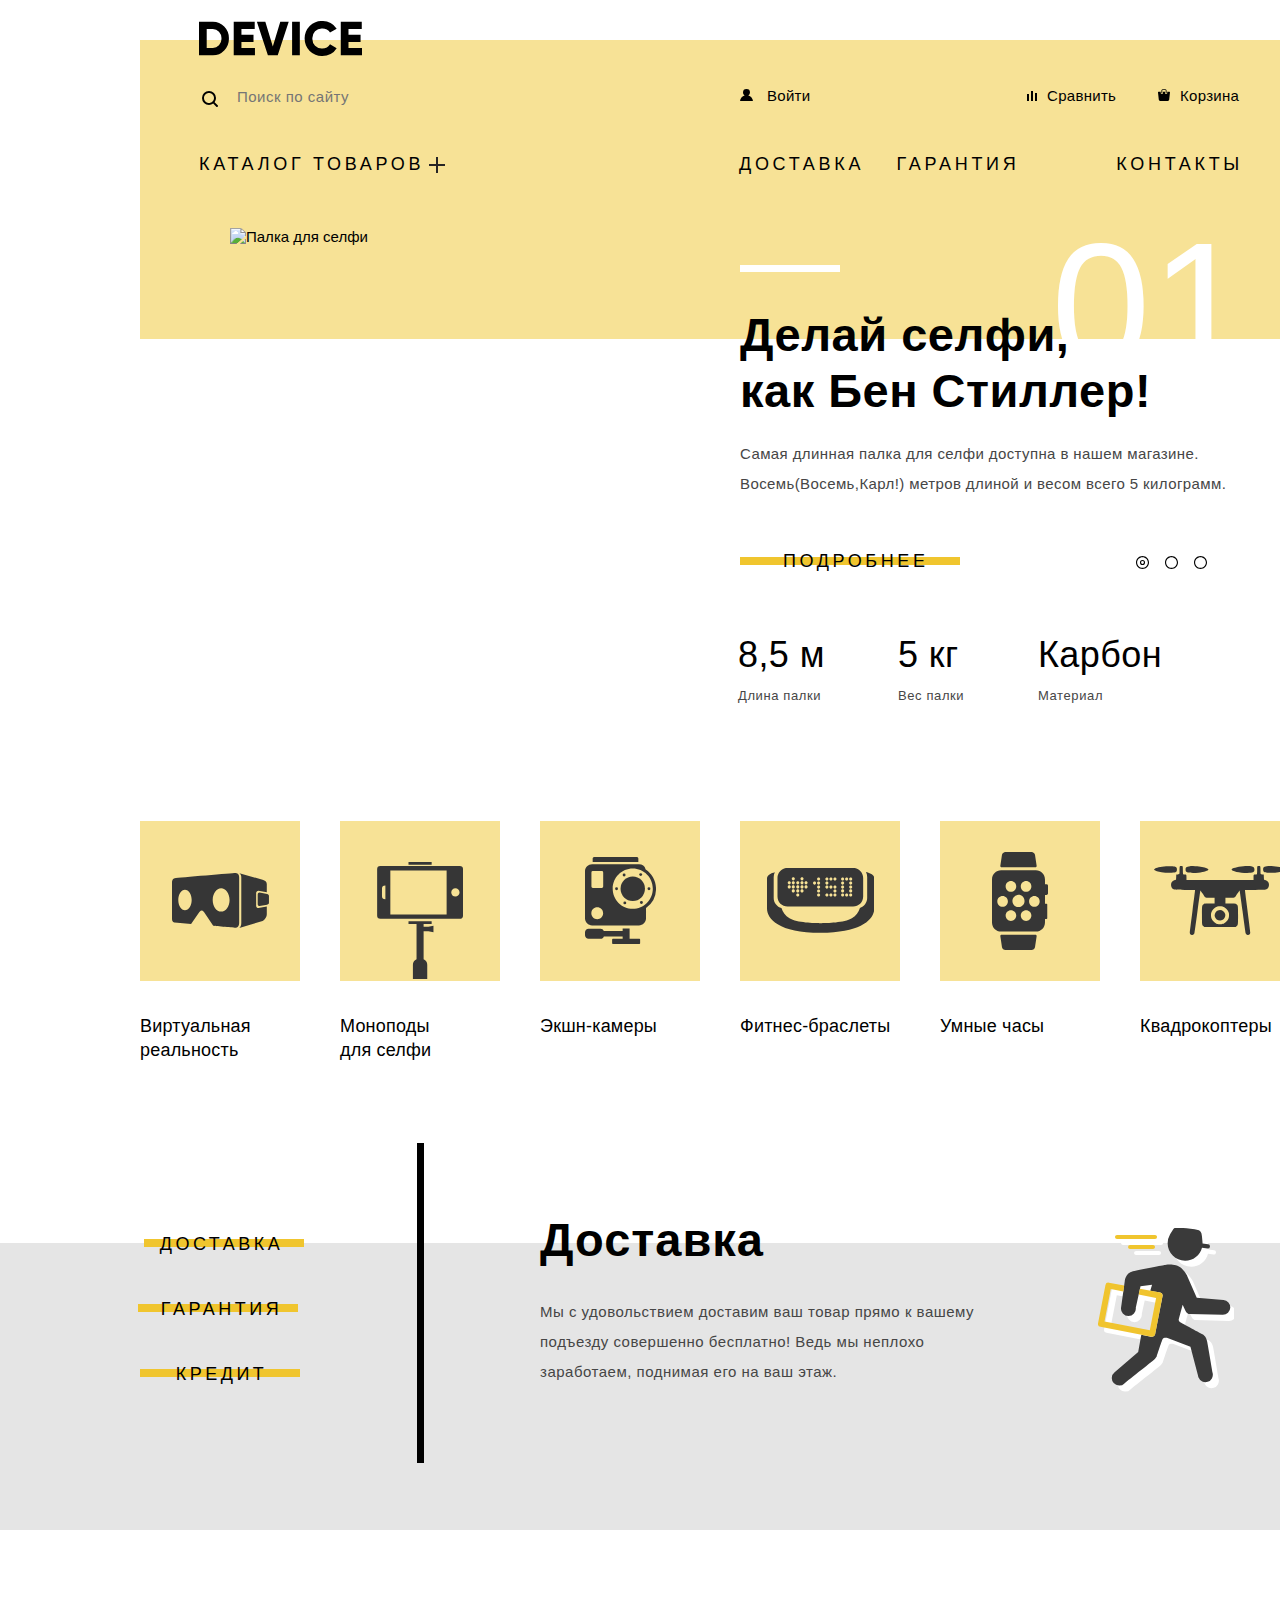
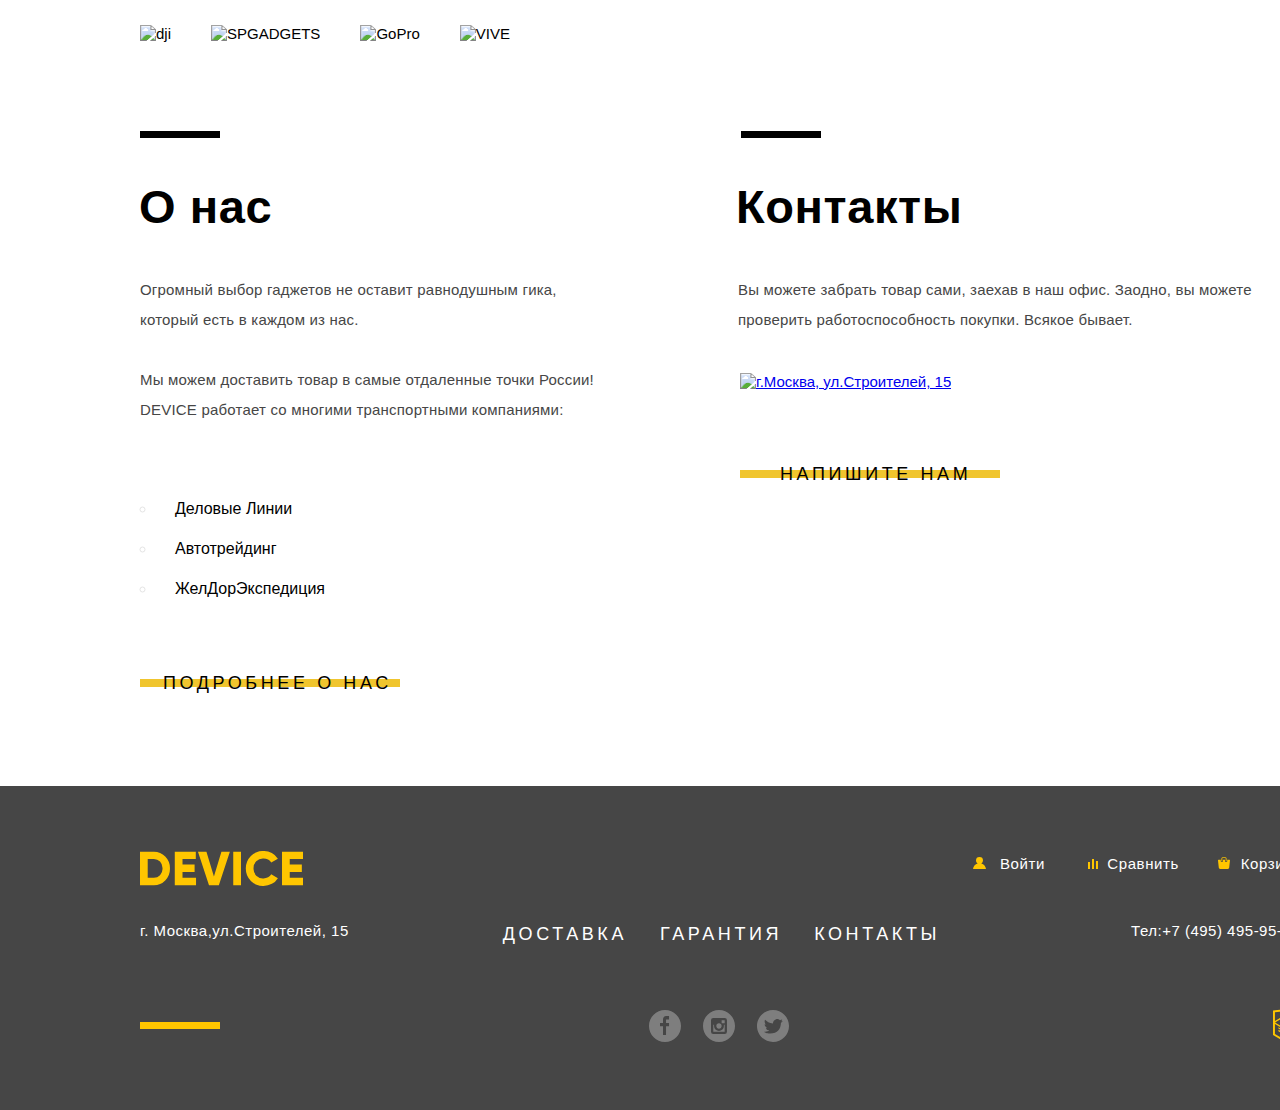
==== index.html @ ee2656e0 "Завершено приведение к базовым требованиям" ====
<!DOCTYPE html>
<html lang="ru">
<head>
  <meta charset="UTF-8">
  <title>HTML Academy: Девайс - Главная страница</title>
  <link href="css/normalize.css" rel="stylesheet">
  <link href="css/style.css" rel="stylesheet">
</head>
<body>
  <div class="body-container">
    <header class="header">
      <nav class="header-navigation">
        <a class="header-logo">
          <img src="img/logo-header.svg" alt="Логотип интернет-магазина Device">
        </a>
        <div class="header-menu-container">
          <form class="search-form" action="https://echo.htmlacademy.ru/" method="post">
            <div class="search-form-input-container">
              <input class="search-form-input" type="search" name="search" id="search-field" placeholder="Поиск по сайту">
              <button class="search-form-button" type="submit" name="search-submit">
                <span>Найти</span>
              </button>
            </div>
          </form>
          <ul class="user-navigation">
            <li class="header-login-link header-button">
              <a href="#"><svg xmlns="http://www.w3.org/2000/svg" width="13" height="12" viewBox="0 0 13 12"><path d="M.032 12h12.937c-.163-2.643-2.074-4.837-4.671-5.543a3.47 3.47 0 0 0 1.687-2.972 3.485 3.485 0 0 0-6.97 0c0 1.264.68 2.361 1.688 2.972C2.106 7.163.194 9.357.032 12z"/></svg> <span>Войти</span></a>
            </li>
          </ul>
          <a class="compare-button header-button" href="#">
            <span>Сравнить</span>
          </a>
          <a class="basket-button header-button" href="#">
            <span>Корзина</span>
          </a>
        </div>
        <ul class="services-navigation-header">
          <li class="goods-menu">
            <a href="#">Каталог товаров</a>
            <div class="goods-menu-items-container">
              <ul>
                <li><a href="#">Виртуальная реальность</a></li>
                <li><a href="catalog.html">Моноподы для селфи</a></li>
                <li><a href="#">Экшн-камеры</a></li>
              </ul>
              <ul>
                <li><a href="#">Фитнес-браслеты</a></li>
                <li><a href="#">Умные часы</a></li>
              </ul>
              <ul>
                <li><a href="#">Квадрокоптеры</a></li>
              </ul>
            </div>
          </li>
          <li class="goods-menu"><a href="#">Доставка</a></li>
          <li class="goods-menu"><a href="#">Гарантия</a></li>
          <li class="goods-menu"><a href="#">Контакты</a></li>
        </ul>
      </nav>
    </header>

    <main class="main-content">
      <h1 class="visually-hidden">Основной контент</h1>
      <section class="goods-slider">
        <h2 class="visually-hidden">Рекомендуемые товары</h2>
        <div class="slide current-slide">
          <div class="slider-image-container">
            <img class="slider-image" src="img/slider-1.png" alt="Палка для селфи">
          </div>
          <span class="slider-number">01</span>
          <div class="slider-text-container">
            <b class="slider-header">Делай селфи,<br> как Бен Стиллер!</b>
            <p class="slider-text">
              Самая длинная палка для селфи доступна в нашем магазине. Восемь(Восемь,Карл!) метров длиной и весом всего 5 килограмм.
            </p>
            <a class="moreinfo-button slider-moreinfo-button" href="#">Подробнее</a>
            <div class="slider-table-container">
              <div class="slider-table">
                <div class="slider-table-item">
                  <span class="slider-table-header">Длина палки</span>
                  <span class="slider-table-info-text">8,5 м</span>
                </div>
                <div class="slider-table-item">
                  <span class="slider-table-header">Вес палки</span>
                  <span class="slider-table-info-text">5 кг</span>
                </div>
                <div class="slider-table-item">
                  <span class="slider-table-header">Материал</span>
                  <span class="slider-table-info-text">Карбон</span>
                </div>
              </div>
            </div>
          </div>
        </div>
        <div class="slide">
          <div class="slider-image-container second-slide-image">
            <img id="slider-image" src="img/slider-2.png" alt="Фитнес-браслеты">
          </div>
          <span class="slider-number">02</span>
          <div class="slider-text-container">
            <b class="slider-header">Худеем <br> правильно!</b>
            <p class="slider-text second-slide-text">
              Мотивирующие фитнес-браслеты помогут найти в себе силы <br> не пропускать занятия и соблюдать диету.
            </p>
            <a class="moreinfo-button slider-moreinfo-button" href="#">Подробнее</a>
            <div class="slider-table-container">
              <div class="slider-table">
                <div class="slider-table-item">
                  <span class="slider-table-header">Без подзарядки</span>
                  <span class="slider-table-info-text second-slide-table-info-text">
                    48 часов
                  </span>
                 </div>
              </div>
            </div>
          </div>
        </div>
        <div class="slide">
          <div class="slider-image-container third-slide-image">
            <img class="slider-image" src="img/slider-3.png" alt="Квадрокоптер">
          </div>
          <span class="slider-number">03</span>
          <div class="slider-text-container">
            <b class="slider-header">Порхает как бабочка, жалит как пчела!</b>
            <p class="slider-text">
              Этот обычный, на первый взгляд, квадрокоптер оснащен <br> мощным лазером, замаскированный под стандартную камеру.
            </p>
            <a class="moreinfo-button slider-moreinfo-button" href="#">Подробнее</a>
            <div class="slider-table-container">
              <div class="slider-table">
                <div class="slider-table-item">
                  <span class="slider-table-header">Дальность полета</span>
                  <span class="slider-table-info-text">800 м</span>
                </div>
                <div class="slider-table-item">
                  <span class="slider-table-header">Радиус поражения</span>
                  <span class="slider-table-info-text">50 м</span>
                </div>
              </div>
            </div>
          </div>
        </div>
        <div class="slider-move-container">
          <ul class="slider-move-buttons">
            <li>
              <button type="button" name="slider-move-button-1" id="slider-move-button-1">
                <svg xmlns="http://www.w3.org/2000/svg" width="13" height="13" viewBox="0 0 23 23"><path d="M11.5 2c5.238 0 9.5 4.262 9.5 9.5S16.738 21 11.5 21 2 16.738 2 11.5 6.262 2 11.5 2m0-2C5.149 0 0 5.149 0 11.5 0 17.852 5.149 23 11.5 23 17.852 23 23 17.852 23 11.5 23 5.149 17.852 0 11.5 0z"/><path d="M11.5 9.004a2.5 2.5 0 0 1 2.496 2.496 2.5 2.5 0 0 1-2.496 2.496A2.5 2.5 0 0 1 9.004 11.5 2.5 2.5 0 0 1 11.5 9.004m0-2a4.496 4.496 0 1 0 0 8.992 4.496 4.496 0 0 0 0-8.992z"/></svg>
              </button>
            </li>
            <li>
              <button type="button" name="slider-move-button-2" id="slider-move-button-2">
                <svg xmlns="http://www.w3.org/2000/svg" width="13" height="13" viewBox="0 0 23 23"><path d="M11.5 2c5.238 0 9.5 4.262 9.5 9.5S16.738 21 11.5 21 2 16.738 2 11.5 6.262 2 11.5 2m0-2C5.149 0 0 5.149 0 11.5 0 17.852 5.149 23 11.5 23 17.852 23 23 17.852 23 11.5 23 5.149 17.852 0 11.5 0z"/></svg>
              </button>
           </li>
            <li>
              <button type="button" name="slider-move-button-3" id="slider-move-button-3">
                <svg xmlns="http://www.w3.org/2000/svg" width="13" height="13" viewBox="0 0 23 23"><path d="M11.5 2c5.238 0 9.5 4.262 9.5 9.5S16.738 21 11.5 21 2 16.738 2 11.5 6.262 2 11.5 2m0-2C5.149 0 0 5.149 0 11.5 0 17.852 5.149 23 11.5 23 17.852 23 23 17.852 23 11.5 23 5.149 17.852 0 11.5 0z"/></svg>
              </button>
            </li>
          </ul>
        </div>
      </section>
      <section class="popular">
        <h2 class="visually-hidden">Популярные товары</h2>
        <ul class="popular-item-list">
          <li class="popular-item-container">
            <a href="#" class="popular-item-image">Виртуальная реальность</a>
          </li>
          <li class="popular-item-container"> 
            <a href="#" class="popular-item-image">Моноподы <br> для селфи</a>
          </li>
          <li class="popular-item-container">
            <a href="#" class="popular-item-image">Экшн-камеры</a>
          </li>
          <li class="popular-item-container">
            <a href="#" class="popular-item-image">Фитнес-браслеты</a>
          </li>
          <li class="popular-item-container">
            <a href="#" class="popular-item-image">Умные часы</a>
          </li>
          <li class="popular-item-container">
            <a href="#" class="popular-item-image">Квадрокоптеры</a>
          </li>
        </ul>
      </section>
      <section class="services">
        <h2 class="visually-hidden">Предоставляемый сервис</h2>
        <div class="services-slider-buttons">
          <ul>
            <li>
              <button class="services-slider-button-1" type="button" name="services-slider-button-delivery">Доставка</button>
            </li>
            <li>
              <button class="services-slider-button-2" type="button" name="services-slider-button-warranty">Гарантия</button>
            </li>
            <li>
              <button class="services-slider-button-3" type="button" name="services-slider-button-credit">Кредит</button>
            </li>
         </ul>
        </div>
        <div class="services-slider-text">
          <h2>Доставка</h2>
          <p>
            Мы с удовольствием доставим ваш товар прямо к вашему подъезду совершенно бесплатно!
            Ведь мы неплохо заработаем, поднимая его на ваш этаж.
          </p>
        </div>
      <!--<div class="services-slider-text">
          <h2>Гарантия</h2>
          <p>
            Если из-за возгорания купленного у нас товара у вас сгорит дом - не переживайте,
            мы выдадим вам новый. Товар, не дом, конечно же.
          </p>
        </div>
        <div class="services-slider-text">
          <h2>Кредит</h2>
          <p>
            Залезть в долговую яму стало проще! Кредитные консультанты подберут для вас наиболее выгодные условия кредита.
            Выгодные для нашего банка, разумеется.
          </p>
        </div>-->
      </section>
      <section class="logotypes">
        <h2 class="visually-hidden">Наши партнеры</h2>
        <ul class="logotypes-list">
          <li><img src="img/logo-1.png" alt="dji" width="260" height="100"></li>
          <li><img src="img/logo-2.png" alt="SPGADGETS" width="260" height="100"></li>
          <li><img src="img/logo-3.png" alt="GoPro" width="260" height="100"></li>
          <li><img src="img/logo-4.png" alt="VIVE" width="260" height="100"></li>
        </ul>
      </section>
      <div class="about-us-container">
        <section class="about-us">
          <h2>О нас</h2>
          <p class="about-us-text">Огромный выбор гаджетов не оставит равнодушным гика, который есть в каждом из нас.</p>
          <p class="about-us-text">Мы можем доставить товар в самые отдаленные точки России! DEVICE работает со многими транспортными компаниями:</p>
          <ul class="about-us-list">
            <li><span>Деловые Линии</span></li>
            <li><span>Автотрейдинг</span></li>
            <li><span>ЖелДорЭкспедиция</span></li>
          </ul>
          <a href="#" class="moreinfo-button about-us-button">Подробнее о нас</a>
        </section>
        <section class="contacts">
          <h2>Контакты</h2>
          <p>Вы можете забрать товар сами, заехав в наш офис. Заодно, вы можете проверить работоспособность покупки. Всякое бывает.</p>
          <div class="map-container">
            <a href="https://www.google.ru/maps/place/%D1%83%D0%BB.+%D0%A1%D1%82%D1%80%D0%BE%D0%B8%D1%82%D0%B5%D0%BB%D0%B5%D0%B9,+15,+%D0%9C%D0%BE%D1%81%D0%BA%D0%B2%D0%B0,+119311/@55.6879714,37.5284807,17z/data=!4m5!3m4!1s0x46b54cf65f5c8955:0x694710ccd55501e!8m2!3d55.687031!4d37.529618">
              <img src="img/map.png" alt="г.Москва, ул.Строителей, 15" class="map-image">
            </a>
          </div>
          <a href="#" class="moreinfo-button contacts-button">Напишите нам</a>
        </section>
      </div>
    </main>

    <footer class="footer">
      <nav class="footer-navigation"> 
        <a class="footer-logo">
          <svg xmlns="http://www.w3.org/2000/svg" width="163.281" height="34.938" viewBox="0 0 163.281 34.938">
          <defs>
              <style>
                .cls-1 {
                  fill-rule: evenodd;
                }
              </style>
            </defs>
            <path id="logo" class="cls-1" d="M199.58,21.911v33.6h13.532a15.723,15.723,0,0,0,11.72-4.824,16.464,16.464,0,0,0,4.712-11.976,16.465,16.465,0,0,0-4.712-11.976,15.723,15.723,0,0,0-11.72-4.824H199.58Zm7.733,26.208V29.3h5.8a8.648,8.648,0,0,1,6.5,2.568,9.412,9.412,0,0,1,2.489,6.84,9.41,9.41,0,0,1-2.489,6.84,8.646,8.646,0,0,1-6.5,2.568h-5.8Zm34.8-5.952h12.082v-7.3H242.109V29.3H255.4V21.911H234.376v33.6h21.265V48.119H242.109V42.167Zm36.343,13.344,11.019-33.6h-8.458l-7.491,24.72-7.491-24.72h-8.457l11.019,33.6h9.859Zm14.4,0h7.733v-33.6h-7.733v33.6Zm38.615-1.416a15.514,15.514,0,0,0,6.041-5.688l-6.67-3.84a7.488,7.488,0,0,1-3.165,3.024,9.874,9.874,0,0,1-4.664,1.1,9.594,9.594,0,0,1-7.177-2.736,9.907,9.907,0,0,1-2.682-7.248,9.908,9.908,0,0,1,2.682-7.248,9.594,9.594,0,0,1,7.177-2.736,9.914,9.914,0,0,1,4.64,1.08,7.6,7.6,0,0,1,3.189,3.048l6.67-3.84a15.881,15.881,0,0,0-6.09-5.688,17.419,17.419,0,0,0-8.409-2.088,17.12,17.12,0,0,0-17.592,17.472A17.12,17.12,0,0,0,323.01,56.183,17.519,17.519,0,0,0,331.468,54.095Zm17.881-11.928h12.082v-7.3H349.349V29.3h13.29V21.911H341.617v33.6h21.264V48.119H349.349V42.167Z" transform="translate(-199.594 -21.25)"/>
          </svg>
        </a>
        <div class="footer-navigation-container">
          <ul class="footer-user-navigation">
            <li class="footer-login-link footer-button">
              <a href="#">
                <svg xmlns="http://www.w3.org/2000/svg" width="13" height="12" viewBox="0 0 13 12"><path d="M.032 12h12.937c-.163-2.643-2.074-4.837-4.671-5.543a3.47 3.47 0 0 0 1.687-2.972 3.485 3.485 0 0 0-6.97 0c0 1.264.68 2.361 1.688 2.972C2.106 7.163.194 9.357.032 12z"/></svg>
               Войти
             </a>
            </li>
          </ul>
          <a href="#" class="footer-compare-button footer-button">
            <svg xmlns="http://www.w3.org/2000/svg" width="10" height="10" viewBox="0 0 10 10"><path d="M8 2h1.984v8H8zM0 3h1.984v7H0zM4 0h2v10H4z"/></svg>
            Сравнить
          </a>
          <a href="#" class="footer-basket-button footer-button">
            <svg xmlns="http://www.w3.org/2000/svg" width="12" height="12" viewBox="0 0 12 12"><path d="M11.864 3.017a.429.429 0 0 0-.327-.154H9.225V4.09c0 .563-.484 1.022-1.08 1.022-.594 0-1.078-.458-1.078-1.022V2.863H4.909V4.09c0 .563-.485 1.022-1.08 1.022-.595 0-1.078-.458-1.078-1.022V2.863H.438a.43.43 0 0 0-.327.154.472.472 0 0 0-.108.358l.776 7.134c.015.806.642 1.455 1.411 1.455h7.595c.77 0 1.396-.649 1.411-1.455l.776-7.134a.476.476 0 0 0-.108-.358z"/><path d="M3.829 4.499c.239 0 .433-.184.433-.409V1.84c0-.632.672-1.022 1.295-1.022h1.079c.655 0 1.078.401 1.078 1.022v2.25c0 .225.194.409.431.409.239 0 .433-.184.433-.409V1.84C8.577.773 7.761 0 6.636 0H5.557c-1.19 0-2.159.826-2.159 1.84v2.25c0 .225.194.409.431.409z"/></svg>
            Корзина
          </a>
        </div>
        <div class="footer-contacts-and-services-container">
          <p>г. Москва,ул.Строителей, 15</p>
          <ul class="services-navigation-footer">
            <li><a href="#">Доставка</a></li>
            <li><a href="#">Гарантия</a></li>
            <li><a href="#">Контакты</a></li>
          </ul>
          <p>Тел:+7 (495) 495-95-95</p>
        </div>
        <div class="footer-social-container">
          <ul class="footer-social">
            <li>
              <a class="social-button" href="#">
                <img src="img/fb.svg" alt="" width="32" height="32">
              </a>
            </li>
            <li>
              <a class="social-button" href="#">
                <img src="img/instagram.svg" alt="" width="32" height="32">
              </a>
            </li>
            <li>
              <a class="social-button" href="#">
                <img src="img/twitter.svg" alt="" width="32" height="32">
              </a>
            </li>
          </ul>
          <a class="academy-logo" href="https://htmlacademy.ru/intensive/htmlcss">
            <img src="img/logo-html.svg" alt="Логотип HTML Academy" width="27" height="35">
          </a>
        </div>
      </nav>
    </footer>
    <section class="write-us-popup">
      <h2 class="visually-hidden">Напишите нам</h2>
      <div class="write-us-popup-container">
        <button class="write-us-popup-close" type="button" name="write-us-popup-close"> Закрыть
        </button>
        <form class="write-us-form" action="https://echo.htmlacademy.ru/" method="post">
          <div class="write-us-input-container">
            <div>
              <label for="your-name">Ваше имя:</label>
              <input type="text" name="your-name" id="your-name" placeholder="Имя Фамилия">
            </div>
            <div>
              <label for="your-email">Ваш e-mail:</label>
              <input type="email" name="your-email" id="your-email" placeholder="email@example.com">
            </div>
          </div>
          <label for="letter-text">Текст письма:</label>
          <textarea name="letter-text" id="letter-text" cols="30" rows="10" placeholder="В свободной форме"></textarea>
          <button class="moreinfo-button write-us-form-button" type="submit" name="submit-letter" id="submit-letter-button">
            Отправить
          </button>
        </form>
      </div>
    </section>
  </div>
</body>
</html>
---- css/style.css ----
﻿@font-face {
  font-family: 'GilroyExtraBold';
  src: url("../fonts/gilroyextrabold.woff2") format("woff2");
  src: url("../fonts/gilroyextrabold.woff") format("woff");
  font-weight: bold;
  font-style: normal;
}

@font-face {
  font-family: 'GilroyLight';
  src: url("../fonts/gilroylight.woff2") format("woff2");
  src: url("../fonts/gilroylight.woff") format("woff");
  font-weight: bold;
  font-style: normal;
}

@font-face {
  font-family: 'OpenSans';
  src: url("../fonts/opensans.woff2") format("woff2"),
  src: url("../fonts/opensans.woff") format("woff");
  font-weight: bold;
  font-style: normal;
}

@font-face {
  font-family: 'OpenSansLight';
  src: url("../fonts/opensanslight.woff2") format("woff2"),
  src: url("../fonts/opensanslight.woff") format("woff");
  font-weight: bold;
  font-style: normal;
}

.visually-hidden:not(:focus):not(:active),
input[type="checkbox"].visually-hidden,
input[type="radio"].visually-hidden {
  position: absolute;

  width: 1px;
  height: 1px;
  margin: -1px;
  border: 0;
  padding: 0;

  white-space: nowrap;

  -webkit-clip-path: inset(100%);

          clip-path: inset(100%);
  clip: rect(0 0 0 0);
  overflow: hidden;
}

body {
  margin: 0;
  padding: 0;

  font-family: "OpenSans", "Arial", sans-serif;
  font-size: 15px;
}

img {
  max-width: 100%;
  height: auto;
}

.body-container {
  width: 1440px;

  margin-left: auto;
  margin-right: auto;

  position: relative;
}

/*Header*/

.header ul {
  list-style: none;
}

.header a {
  text-decoration: none;
  color: #000000;
}

.header {
  width: 1160px;

  margin-top: 40px;
  margin-left: 140px;
  
  background-color: #f7e296;
}

.header-logo {
  position: relative;

  top: -19px;
  left: 59px;
}

.header-button,
.header-button a {
  line-height: 30px;
}

.header-logo:hover,
.header-button:hover span {
  opacity: 0.5;
}

.header-logo:active,
.header-button:active {
  opacity: 0.2;
}

.header-menu-container {
  display: -webkit-box;
  display: -ms-flexbox;
  display: flex;
  -webkit-box-pack: justify;
      -ms-flex-pack: justify;
          justify-content: space-between;
  -ms-flex-wrap: wrap;
      flex-wrap: wrap;

  line-height: 30px;
  
  padding-left: 30px;
}

.header-button {
  -ms-flex-preferred-size: 100px;
      flex-basis: 100px;
  letter-spacing: 0.3px;
}

.user-navigation {
  display: -webkit-box;
  display: -ms-flexbox;
  display: flex;
  -webkit-box-pack: center;
      -ms-flex-pack: center;
          justify-content: center;
  margin: 0;
  padding-left: 115px;
  margin-top: 3px;

  -webkit-box-flex: 1;

      -ms-flex-positive: 1;

          flex-grow: 1;
}

.header-login-link svg {
  margin-right: 10px;
}

.header-login-link span {
  margin-right: 5px;
}

.search-form {
  font-size: 0;

  position: relative;
}

.search-form::before {
  content: "";

  position: absolute;
  left: 32px;
  top: 13px;

  width: 16px;
  height: 18px;

  background: url("../img/search.svg") no-repeat 0 0;

  z-index: 1;
}

.search-form-input-container {
  position: relative;

  min-width: 450px;

  margin-top: -5px;
  margin-left: 27px;
  margin-right: -230px;
}

.search-form-input {
  height: 50px;
  width: 360px;

  padding: 0 0 0 40px;

  font-size: 15px;
  line-height: 50px;
  letter-spacing: 0.5px;
  vertical-align: top;

  background-color: #f7e296;

  border: none;
  border-bottom: 2px solid transparent;

  outline: 0;
}

.search-form-input:focus {
  border-bottom-color: #000000;
}

.search-input::placeholder {
  color: #000000;

  opacity: 0.3;
}

.search-form-input:hover::placeholder {
  opacity: 0.6;
}

.search-form-input:focus::placeholder {
  opacity: 1;
}

.search-form-button {
  display: none;

  height: 50px;

  padding: 0 20px;

  font-size: 15px;
  line-height: 1;
  vertical-align: middle;

  background-color: transparent;

  border: 2px solid #000000;
}

.search-form-button:active,
.search-form-button:hover,
.search-form-input:focus~.search-form-button {
  display: inline-block;

  vertical-align: middle;
}

.search-form-button:hover {
  color: #ffffff;
  background-color: #000000;
}

.search-form-button:active span {
  opacity: 0.3;
}

.compare-button {
  position: relative;

  margin-top: 3px;
  margin-right: 33px;
}

.compare-button::before {
  content: "";

  position: absolute;
  left: -20px;
  top: 10px;

  width: 16px;
  height: 18px;

  background: url("../img/compare.svg") no-repeat 0 0;
}

.basket-button {
  position: relative;

  margin-top: 3px;
  margin-right: 20px;
}

.basket-button::before {
  content: "";

  position: absolute;
  left: -22px;
  top: 8px;

  width: 16px;
  height: 18px;

  background: url("../img/cart.svg") no-repeat 0 0;
}

.services-navigation-header {
  display: -webkit-box;
  display: -ms-flexbox;
  display: flex;

  font-family: "GilroyExtraBold", "Arial", sans-serif;
  font-size: 18px;
  line-height: 24px;
  letter-spacing: 3.7px;
  text-transform: uppercase;

  margin: 0;
  padding: 0;
  padding-top: 29px;
}

.goods-menu a:hover,
.goods-menu:first-child:hover::before {
  opacity: 0.5;
}

.goods-menu a:active,
.goods-menu:first-child:active::before {
  opacity: 0.2;
}

.goods-menu .goods-menu-items-container {
  font-family: "OpenSansLight", "Arial", sans-serif;
  font-size: 15px;
  line-height: 36px;
  letter-spacing: 0.4px;
  text-transform: none;
}

.goods-menu:first-child {
  -ms-flex-preferred-size: 250px;
      flex-basis: 250px;

  margin-right: 290px;
  margin-left: 59px;

  position: relative;
}

.goods-menu:first-child::before {
  content: "";

  position: absolute;
  left: 230px;
  top: 5px;

  width: 16px;
  height: 18px;

  background: url("../img/plus.svg") no-repeat 0 0;
}

.goods-menu:first-child::after {
  content: "";

  width: 1160px;
  height: 163px;

  top: 24px;
  left: -59px;

  position: absolute;
  
  background-color: #f7e296;

  display: none;
}

.goods-menu:first-child:hover .goods-menu-items-container {
  display: -webkit-box;
  display: -ms-flexbox;
  display: flex;
}

.goods-menu:first-child:hover::after {
  display: block;
  z-index: 1;
}

.goods-menu:nth-child(2) {
  -ms-flex-preferred-size: 120px;
      flex-basis: 120px;
  -webkit-box-flex: 0.65;
      -ms-flex-positive: 0.65;
          flex-grow: 0.65;
}

.goods-menu:nth-child(3) {
  -ms-flex-preferred-size: 110px;
      flex-basis: 110px;
  -webkit-box-flex: 1.9;
      -ms-flex-positive: 1.9;
          flex-grow: 1.9;
}

.goods-menu:last-child {
  -ms-flex-preferred-size: 120;
      flex-basis: 120;
  margin-right: 57px;
}

.goods-menu ul {
  margin: 0;
  padding: 0;
}

.goods-menu-items-container {
  display: none;

  position: absolute;

  padding-top: 21px;

  z-index: 10;
}

.goods-menu ul:first-of-type {
  display: -webkit-box;
  display: -ms-flexbox;
  display: flex;
  -webkit-box-orient: vertical;
  -webkit-box-direction: normal;
      -ms-flex-direction: column;
          flex-direction: column;

  min-width: 200px;

  margin-right: 40px;
}

.goods-menu ul:nth-of-type(2) {
  display: -webkit-box;
  display: -ms-flexbox;
  display: flex;
  -webkit-box-orient: vertical;
  -webkit-box-direction: normal;
      -ms-flex-direction: column;
          flex-direction: column;
  min-width: 130px;

  margin-right: 70px;
}

.goods-menu ul:nth-of-type(3) {
  display: -webkit-box;
  display: -ms-flexbox;
  display: flex;
  -webkit-box-orient: vertical;
  -webkit-box-direction: normal;
      -ms-flex-direction: column;
          flex-direction: column;
}

/*main*/

/*slider*/

.main-content {
  width: 1160px;

  display: block;

  margin-left: 140px;

  position: relative;
}

.main-content::before {
  content: "";

  width: 1160px;
  height: 163px;

  position: absolute;
  
  background-color: #f7e296;

  z-index: -1;
}

.main-content ul {
  list-style: none;
}

.goods-slider {
  position: relative;

  margin-bottom: 113px;
}

.goods-slider::before {
  content: "";

  width: 100px;
  height: 7px;

  position: absolute;
  top: 89px;
  left: 600px;
  
  background-color: #ffffff;
}

.slide {
  display: -webkit-box;
  display: -ms-flexbox;
  display: none;

  padding-top: 50px;
}

.current-slide {
  display: flex;
}

.slider-header {
  font-family: "GilroyExtraBold", "Arial", sans-serif;
  font-size: 47px;
  line-height: 56px;
  letter-spacing: 0.5px;

  width: 530px;
}

.slider-number {
  font-family: "GilroyExtraBold", "Arial", sans-serif;
  font-size: 179px;
  line-height: 179px;
  color: white;

  position: absolute;
  top: 40px;
  right: 50px;
}

.slider-text {
  font-family: "OpenSansLight", "Arial", sans-serif;
  font-size: 15px;
  line-height: 30px;
  color: #464646;
  letter-spacing: 0.4px;

  margin-top: 20px;

  width: 490px;
}

.second-slide-text {
  letter-spacing: 0.2px;
}

.slider-image-container {
  min-width: 500px;
  height: 500px;

  margin-top: 2px;
  margin-left: 90px;
}

.second-slide-image img {
  margin-left: 25px;
  margin-top: 12px;
}

.third-slide-image {
  margin-right: -1px;
}

.third-slide-image img {
  margin-top: 65px;
  margin-left: -60px;

  min-width: 526px;
  height: 334px;
}

.slider-text-container {
  display: -webkit-box;
  display: -ms-flexbox;
  display: flex;
  -webkit-box-orient: vertical;
  -webkit-box-direction: normal;
      -ms-flex-direction: column;
          flex-direction: column;

  margin-top: 81px;
  margin-left: 10px;

  z-index: 1;
}

.slider-text-container a {
  margin-top: 35px;
  margin-left: 43px;
}

.moreinfo-button {
  font-family: "GilroyExtraBold", "Arial", sans-serif;
  font-size: 18px;
  line-height: 24px;
  text-decoration: none;
  text-transform: uppercase;
  color: #000000;
  letter-spacing: 3.6px;

  border: none;

  background-color: rgba(0, 0, 0, 0);

  position: relative;

  z-index: 1;
}

.slider-moreinfo-button {
  position: relative;

  width: 150px;
}

.slider-moreinfo-button::before {
  content: "";

  position: absolute;

  width: 220px;
  height: 8px;

  top: 8px;
  left: -43px;

  background-color: #f0c52e;
  
  z-index: -1;
}

.moreinfo-button:hover {
  cursor: pointer;
}

.moreinfo-button:hover::before {
  height: 40px;

  top: -8px;
}

.moreinfo-button:active {
  color: #be9c22;
}

.slider-table-header {
  font-family: "OpenSansLight", "Arial", sans-serif;
  font-size: 13px;
  line-height: 20px;
  color: #464646;
  letter-spacing: 0.6px;
  text-align: left;

  width: 155px;

  margin-top: 7px;
}

.slider-table-info-text {
  font-family: "GilroyLight", "Arial", sans-serif;
  font-size: 36px;
  line-height: 48px;
  letter-spacing: 0.4px;
  text-align: left;

  width: 155px;

  margin-top: 1px;
}

.second-slide-table-info-text {
  width: 200px;

  margin-bottom: 1px;
}

.slider-table {
  display: -webkit-box;
  display: -ms-flexbox;
  display: flex;

  margin-top: 56px;
  margin-left: -3px;
}

.slider-table-item {
  display: -webkit-box;
  display: -ms-flexbox;
  display: flex;
  -webkit-box-orient: vertical;
  -webkit-box-direction: reverse;
      -ms-flex-direction: column-reverse;
          flex-direction: column-reverse;
}

.slider-table-item:nth-of-type(1) {
  margin-left: 1px;
}

.slider-table-item:nth-of-type(2) {
  text-align: left;

  width: 140px;

  margin-top: 1px;
  margin-left: 5px;
}

.slider-move-container {
  position: absolute;

  top: 360px;
  right: 120px;

  z-index: 100;
}

.slider-move-buttons {
  display: -webkit-box;
  display: -ms-flexbox;
  display: flex;

  width: 50px;
  height: 20px;
}

.slider-move-buttons li {
  margin-right: 4px;
  margin-top: 4px;
}

.slider-move-buttons button {
  background-color: rgba(0, 0, 0, 0);

  border: none;
}

.slider-move-buttons button:hover {
  cursor: pointer;
}

/*popular*/

.popular-item-container a {
  font-family: "GilroyExtraBold", "Arial", sans-serif;
  font-size: 18px;
  line-height: 24px;
  text-decoration: none;
  color: #000000;
  letter-spacing: 0.2px;
}

.popular {
  display: -webkit-box;
  display: -ms-flexbox;
  display: flex;
  -webkit-box-pack: start;
      -ms-flex-pack: start;
          justify-content: flex-start;
  -ms-flex-wrap: wrap;
      flex-wrap: wrap;

  margin-top: 51px;
}

.popular-item-list {
  list-style: none;

  display: -webkit-box;

  display: -ms-flexbox;

  display: flex;
  -ms-flex-wrap: wrap;
      flex-wrap: wrap;
  -webkit-box-pack: start;
      -ms-flex-pack: start;
          justify-content: flex-start;

  margin: 0;
  padding: 0;

  min-width: 1160px;
}

.popular-item-image {
  position: relative;
}

.popular-item-container {
  display: -webkit-box;
  display: -ms-flexbox;
  display: flex;
  -webkit-box-orient: vertical;
  -webkit-box-direction: normal;
      -ms-flex-direction: column;
          flex-direction: column;
  -ms-flex-wrap: wrap;
      flex-wrap: wrap;

  margin-top: 173px;
  margin-bottom: 50px;
  margin-right: 40px;

  -ms-flex-preferred-size: 160px;

      flex-basis: 160px;
}

.popular-item-container:nth-of-type(6n) {
  margin-right: 0;
}

.popular-item-container:nth-of-type(1) .popular-item-image::before {
  content: "";

  position: absolute;
  top: -193px;

  width: 160px;
  height: 160px;

  background: #f7e296 url("../img/popular-1.svg") no-repeat 50% 50%;
}

.popular-item-container:nth-of-type(2) .popular-item-image::before {
  content: "";

  position: absolute;
  top: -193px;

  width: 160px;
  height: 160px;

  background: #f7e296 url("../img/popular-2.svg") no-repeat 50% 95%;
}

.popular-item-container:nth-of-type(3) .popular-item-image::before {
  content: "";

  position: absolute;
  top: -193px;

  width: 160px;
  height: 160px;

  background: #f7e296 url("../img/popular-3.svg") no-repeat 50% 50%;
}

.popular-item-container:nth-of-type(4) .popular-item-image::before {
  content: "";

  position: absolute;
  top: -193px;

  width: 160px;
  height: 160px;

  background: #f7e296 url("../img/popular-4.svg") no-repeat 50% 50%;
}

.popular-item-container:nth-of-type(5) .popular-item-image::before {
  content: "";

  position: absolute;
  top: -193px;

  width: 160px;
  height: 160px;

  background: #f7e296 url("../img/popular-5.svg") no-repeat 50% 50%;
}

.popular-item-container:nth-of-type(6) .popular-item-image::before {
  content: "";

  position: absolute;
  top: -193px;

  width: 160px;
  height: 160px;

  background: #f7e296 url("../img/popular-6.svg") no-repeat 50% 50%;
}

.popular-item-container .popular-item-image:hover::before {
  background-color: #f0c52e;
}

.popular-item-container:active {
  opacity: 0.3;
}

.popular-item-container div:first-of-type {
  margin-bottom: 25px;
}

/*Services slider*/

.services-slider-buttons button {
  font-family: "GilroyExtraBold", "Arial", sans-serif;
  font-size: 18px;
  line-height: 24px;
  text-transform: uppercase;
  letter-spacing: 3.5px;

  border: none;
  outline: none;

  background-color: rgba(0, 0, 0, 0);

  position: relative;

  margin-top: 4px;
}

.services-slider-buttons button::before {
  content: "";

  position: absolute;

  width: 160px;
  height: 8px;

  top: 8px;

  background-color: #f0c52e;
  
  z-index: -1;
}

.services-slider-buttons .services-slider-button-1::before {
  left: -10px;
}

.services-slider-buttons .services-slider-button-2::before {
  left: -17px;
}

.services-slider-buttons .services-slider-button-3::before {
  left: -30px;
}

.services-slider-buttons button:hover::before {
  height: 40px;

  top: -8px;
}

.services-slider-buttons button:active {
  color: #f7e184;
}

.services-slider-buttons button:active::before {
  width: 280px;
  height: 40px;

  top: -8px;

  background-color: #000000;
}

.services {
  display: -webkit-box;
  display: -ms-flexbox;
  display: flex;

  margin-top: 65px;
  margin-bottom: 150px;

  position: relative;
}

.services::before {
  content: "";

  position: absolute;
  top: -34px;
  left: 277px;

  width: 7px;
  height: 320px;

  background-color: #000000;
}

.services::after {
  content: "";

  position: absolute;
  top: 51px;
  right: 62px;

  width: 140px;
  height: 170px;

  background: url("../img/delivery.svg") no-repeat 0 0;
}

.services-slider-buttons::before {
  content: "";

  position: absolute;
  top: 66px;
  left: -140px;

  width: 1440px;
  height: 287px;

  background-color: #e5e5e5;

  z-index: -1;
}

.services-slider-buttons ul {
  display: -webkit-box;
  display: -ms-flexbox;
  display: flex;
  -webkit-box-orient: vertical;
  -webkit-box-direction: normal;
      -ms-flex-direction: column;
          flex-direction: column;

  margin: 0;
  padding: 0;

  width: 160px;
}

.services-slider-buttons li {
  margin-top: 50px;
  margin-left: 3px;
  text-align: center;
}

.services-slider-buttons li:nth-of-type(2) {
  margin-top: 35px;
  text-align: center;
}

.services-slider-buttons li:nth-of-type(3) {
  margin-top: 35px;
  text-align: center;
}

.services-slider-text {
  display: -webkit-box;
  display: -ms-flexbox;
  display: flex;
  -webkit-box-orient: vertical;
  -webkit-box-direction: normal;
      -ms-flex-direction: column;
          flex-direction: column;
}

.services-slider-text h2 {
  font-family: "GilroyExtraBold", "Arial", sans-serif;
  font-size: 47px;
  line-height: 48px;
  letter-spacing: 1px;

  margin-left: 240px;
}

.services-slider-text p {
  font-family: "OpenSansLight", "Arial", sans-serif;
  font-size: 15px;
  line-height: 30px;
  color: #464646;
  letter-spacing: 0.5px;

  margin-left: 240px;
  margin-right: 320px;
  margin-top: -6px;

  width: 450px;
}

/*Logotypes*/

.logotypes {
  display: -webkit-box;
  display: -ms-flexbox;
  display: flex;
  
  margin-top: 223px;

  margin-bottom: 102px;
}

.logotypes-list {
  display: -webkit-box;
  display: -ms-flexbox;
  display: flex;
  -webkit-box-pack: start;
      -ms-flex-pack: start;
          justify-content: flex-start;
  -ms-flex-wrap: wrap;
      flex-wrap: wrap;

  margin: 0;
  padding: 0;
}

.logotypes-list li {
  position: relative;
}

.logotypes-list li:first-of-type::before {
  content: "";

  display: none;

  position: absolute;

  width: 260px;
  height: 100px;

  top: 0;
  left: 0;

  background: url("../img/logo-1-colored.png") no-repeat 0 0;
}

.logotypes-list li:nth-of-type(2)::before {
  content: "";

  display: none;

  position: absolute;

  width: 260px;
  height: 100px;

  top: 0;
  left: 0;

  background: url("../img/logo-2-colored.png") no-repeat 0 0;
}

.logotypes-list li:nth-of-type(3)::before {
  content: "";

  display: none;

  position: absolute;

  width: 260px;
  height: 100px;

  top: 0;
  left: 0;

  background: url("../img/logo-3-colored.png") no-repeat 0 0;
}

.logotypes-list li:nth-of-type(4)::before {
  content: "";

  display: none;

  position: absolute;

  width: 260px;
  height: 100px;

  top: 0;
  left: 0;

  background: url("../img/logo-4-colored.png") no-repeat 0 0;
}

.logotypes-list li:hover::before {
  display: block;
}

.logotypes-list li {
  margin-right: 40px;
}

.logotypes-list li:nth-child(4n) {
  margin-right: 0px;
}

/*About us*/

.about-us-container {
  display: -webkit-box;
  display: -ms-flexbox;
  display: flex;

  margin-bottom: 91px;
}

.about-us-container h2 {
  font-family: "GilroyExtraBold", "Arial", sans-serif;
  font-size: 47px;
  line-height: 48px;
  letter-spacing: 0.6px;
  margin-left: -1px;
}

.about-us-container p {
  font-family: "OpenSansLight", "Arial", sans-serif;
  font-size: 15px;
  line-height: 30px;
  color: #464646;
  letter-spacing: 0.2px;
}

.about-us-list {
  margin: 0;
  padding: 0;
  margin-top: 64px;
  margin-left: 16px;
}

.about-us-list li {
  padding-left: 19px;

  list-style: circle;

  color: #e5e5e5;
}

.about-us-list span {
  font-family: "GilroyExtraBold", "Arial", sans-serif;
  font-size: 16px;
  line-height: 40px;
  color: #000000;
}

.about-us,
.contacts {
  display: -webkit-box;
  display: -ms-flexbox;
  display: flex;
  -webkit-box-orient: vertical;
  -webkit-box-direction: normal;
      -ms-flex-direction: column;
          flex-direction: column;

  position: relative;
}

.about-us {
  margin-right: 137px;
}

.about-us::before {
  content: "";

  width: 80px;
  height: 7px;

  position: absolute;
  top: -13px;

  background-color: #000000;
}

.contacts::before {
  content: "";

  width: 80px;
  height: 7px;

  position: absolute;
  top: -13px;
  left: 4px;

  background-color: #000000;
}

.about-us p,
.contacts p {
  margin: 0;
  padding: 0;

  margin-top: 5px;
}

.contacts p {
  margin-left: 1px;
  margin-bottom: 38px;

  width: 550px;
}

.about-us p:first-of-type {
  width: 460px;
  margin-bottom: 25px;
}

.about-us p:nth-of-type(2) {
  width: 460px;
}

.contacts .map-container {
  margin-left: 3px;
}

.about-us-button {
  display: inline-block;
  margin-top: 62px;
  margin-left: 23px;

  width: 230px;

  position: relative;
}

.about-us-button::before {
  content: "";

  position: absolute;

  width: 260px;
  height: 8px;

  top: 8px;
  left: -23px;

  background-color: #f0c52e;
  
  z-index: -1;
}

.contacts-button {
  display: inline-block;
  margin-top: 72px;
  margin-left: 43px;

  width: 210px;
}

.contacts-button::before {
  content: "";

  position: absolute;

  width: 260px;
  height: 8px;

  top: 8px;
  left: -40px;

  background-color: #f0c52e;
  
  z-index: -1;
}

/*Footer*/

.footer {
  width: 1440px;

  background-color: #464646;

  padding-bottom: 50px;

  position: relative;
}

.footer ul {
  list-style: none;
}

.footer-button a,
.footer-button {
  text-decoration: none;
  font-family: "OpenSansLight", "Arial", sans-serif;
  font-size: 15px;
  line-height: 36px;
  color: #ffffff;
  letter-spacing: 0.6px;
}

.footer-logo:hover,
.footer-button:hover {
  opacity: 0.5;
}

.footer-logo:active,
.footer-button:active {
  opacity: 0.2;
}

.footer-navigation {
  padding-top: 45px;
  padding-left: 140px;

  position: relative;
}

.footer-logo {
  position: absolute;
  top: 65px;
  fill: #ffc600;
}

.footer::before {
  content: "";

  position: absolute;
  left: 140px;
  bottom: 81px;

  width: 80px;
  height: 7px;

  background-color: #ffc600;
}

.footer-navigation-container {
  display: -webkit-box;
  display: -ms-flexbox;
  display: flex;

  -webkit-box-align: center;

      -ms-flex-align: center;

          align-items: center;
  -webkit-box-pack: end;
      -ms-flex-pack: end;
          justify-content: flex-end;
}

.footer-login-link,
.footer-navigation-container a {
  
  margin: 0;
  padding: 0;
}

.footer-login-link {
  margin-right: 43px;
}

.footer-login-link svg {
  margin-right: 9px;

  fill: #ffc600;
}

.footer-login-link span {
  margin-right: 5px;
}

.footer-compare-button,
.footer-basket-button {
  position: relative;
}

.footer-compare-button {
  width: 130px;

  fill: #ffc600;
}

.footer-compare-button svg {
  margin-right: 4.5px;
}

.footer-basket-button {
  width: 222px;

  fill: #ffc600;
}

.footer-basket-button svg {
  margin-right: 6px;
}

.services-navigation-footer a {
  font-family: "GilroyExtraBold", "Arial", sans-serif;
  font-size: 18px;
  line-height: 24px;
  text-decoration: none;
  text-transform: uppercase;
  color: #ffffff;
  letter-spacing: 3.6px;
}

.services-navigation-footer a:hover {
  opacity: 0.5;
}

.services-navigation-footer a:active {
  opacity: 0.2;
}

.footer-contacts-and-services-container {
  display: -webkit-box;
  display: -ms-flexbox;
  display: flex;
  -webkit-box-align: center;
      -ms-flex-align: center;
          align-items: center;

  margin-right: 140px;
}

.footer-contacts-and-services-container p {
  font-family: "OpenSansLight", "Arial", sans-serif;
  font-size: 15px;
  line-height: 30px;
  color: #ffffff;
  letter-spacing: 0.5px;

  margin-top: 19px;
}

.footer-contacts-and-services-container p:first-of-type {
  margin-right: 103px;
}

.services-navigation-footer {
  display: -webkit-box;
  display: -ms-flexbox;
  display: flex;
  -webkit-box-pack: center;
      -ms-flex-pack: center;
          justify-content: center;

  margin-top: 25px;

  -webkit-box-flex: 1;

      -ms-flex-positive: 1;

          flex-grow: 1;
}

.services-navigation-footer li {
  margin-right: 33px;
}

.services-navigation-footer li:nth-of-type(1) {
  margin-left: -3px;
}

.services-navigation-footer li:nth-of-type(3) {
  margin-right: 177px;
  margin-left: -1px;
}

.footer-social-container {
  display: -webkit-box;
  display: -ms-flexbox;
  display: flex;
  -webkit-box-align: center;
      -ms-flex-align: center;
          align-items: center;
  -webkit-box-pack: end;
      -ms-flex-pack: end;
          justify-content: flex-end;

  margin-top: 34px;
  margin-right: 140px;
}

.footer-social {
  display: -webkit-box;
  display: -ms-flexbox;
  display: flex;
  -webkit-box-pack: center;
      -ms-flex-pack: center;
          justify-content: center;

  margin-right: 462px;
}

.footer-social li {
  margin-right: 22px;

  opacity: 0.3;
}

.footer-social li:hover {
  opacity: 1;
}

.footer-social li:active {
  opacity: 0.1;
}

.academy-logo {
  bottom: 0px;
  right: 140px;
}

.academy-logo img:hover {
  opacity: 0.5;
}

.academy-logo img:active {
  opacity: 0.2;
}

.write-us-popup {
  display: none;

  position: absolute;

  width: 960px;
  height: 555px;

  top: 0;
  bottom: 0;
  left: 0;
  right: 0;

  margin: auto;

  -webkit-box-shadow: 0px 5px 20px 5px #d5d5d5;

          box-shadow: 0px 5px 20px 5px #d5d5d5;

  background-color: #ffffff;
}

.write-us-popup-container {
  position: relative;
}

.write-us-popup-close {
  position: absolute;

  top: -80px;
  right: 20px;

  width: 55px;
  height: 55px;

  font-size: 0px;

  background-color: transparent;
  background: url("../img/modal-close.svg") no-repeat 0 0;

  border: 0;

  opacity: 0.5;

  cursor: pointer;
}

.write-us-popup-close:hover {
  opacity: 1;
}

.write-us-form {
  display: -webkit-box;
  display: -ms-flexbox;
  display: flex;
  -webkit-box-orient: vertical;
  -webkit-box-direction: normal;
      -ms-flex-direction: column;
          flex-direction: column;

  width: 765px;
  height: 380px;

  margin-left: auto;
  margin-right: auto;
  margin-top: 100px;
}

.write-us-input-container div {
  display: -webkit-box;
  display: -ms-flexbox;
  display: flex;
  -webkit-box-orient: vertical;
  -webkit-box-direction: normal;
      -ms-flex-direction: column;
          flex-direction: column;

  margin-bottom: 40px;
}

.write-us-input-container div:first-of-type {
  margin-right: 39px;
}

.write-us-input-container {
  display: -webkit-box;
  display: -ms-flexbox;
  display: flex;
}

.write-us-form input,
.write-us-form textarea {
  font-family: "OpenSans", "Arial", sans-serif;
  font-size: 14px;
  line-height: 18px;
}

.write-us-form textarea {
  width: 760px;
  min-height: 145px;

  margin-bottom: 50px;

  background-color: #f2f2f2;

  border: none;

  resize: none;

  text-indent: 20px;
  padding-top: 15px;
}

.write-us-form textarea::-webkit-textarea-placeholder,
.write-us-form input::-webkit-input-placeholder {
  opacity: 0.3;
}

.write-us-form textarea::-moz-placeholder,
.write-us-form input::-moz-placeholder {
  opacity: 0.3;
}

.write-us-form textarea:-ms-textarea-placeholder,
.write-us-form input:-ms-input-placeholder {
  opacity: 0.3;
}

.write-us-form button {
  width: 130px;

  margin-left: 30px;
}

.write-us-form-button::before {
  content: "";

  position: absolute;

  width: 200px;
  height: 8px;

  top: 8px;
  left: -30px;

  background-color: #f0c52e;

  z-index: -1;
}

.write-us-form label {
  font-family: "GilroyExtraBold", "Arial", sans-serif;
  font-size: 18px;
  line-height: 24px;
  font-weight: bold;

  margin-bottom: 5px;
}

.write-us-input-container input {
  width: 360px;
  height: 50px;

  background-color: #f2f2f2;

  border: none;
}

.write-us-input-container input {
  text-indent: 20px;
}

/*!!!!!!!!!!!!!!!! CONTENT PAGE !!!!!!!!!!!!!!!!!!!!*/

/*Header*/

.catalog-header {
  margin-left: 130px;
}

.catalog-header span {
  letter-spacing: 0.5px;
}

.catalog-header span:last-of-type {
  padding-left: 8px;
}

.catalog-header:hover span:last-of-type {
  opacity: 0.5;
}

.catalog-header:active span:last-of-type {
  opacity: 0.2;
}

/*Main. Site navigation*/

.site-navigation h1 {
  font-family: "GilroyExtraBold", "Arial", sans-serif;
  font-size: 47px;
  line-height: 56px;
  letter-spacing: 0.5px;

  padding-left: 60px;
}

.site-navigation {
  margin-left: 140px;
}

.site-navigation p {
  padding-left: 45px;

  margin-top: -11px;
}

.site-navigation a {
  font-family: "OpenSansLight", "Arial", sans-serif;
  font-size: 14px;
  line-height: 24px;
  text-decoration: none;
  color: #000000;
  opacity: 0.3;

  padding-right: 11px;
  padding-left: 15px;
}

.site-navigation a:hover {
  opacity: 1;
}

.site-navigation a:active {
  opacity: 0.1;
}

.catalog-main-content {
  margin-top: 83px;
  padding-bottom: 29px;

  display: block;

  position: relative;
}

.site-navigation::before {
  content: "";

  width: 1160px;
  height: 52px;

  top: -85px;

  position: absolute;
  
  background-color: #f7e296;

  z-index: -1;
}

/*Filter*/

.filter {
  display: -webkit-box;
  display: -ms-flexbox;
  display: flex;
  -webkit-box-orient: vertical;
  -webkit-box-direction: normal;
      -ms-flex-direction: column;
          flex-direction: column;

  margin-top: -10px;
  margin-bottom: -29px;
  padding-left: 199px;
  padding-top: 10px;
  padding-right: 70px;

  min-width: 200px;

  background-color: #eeeeee;
}

.filter::before {
  content: "";

  width: 468px;
  height: 70px;

  top: -10px;
  left: 0px;

  position: absolute;
  
  background-color: #dcdcdc;

  z-index: 1;
}

.catalog-main-content-container {
  display: -webkit-box;
  display: -ms-flexbox;
  display: flex;

  margin-top: 55px;

  position: relative;
}

.catalog-main-content-container::before {
  content: "";

  width: 200px;
  height: 2px;

  top: 129px;
  left: 200px;

  position: absolute;
  
  background-color: #000000;
}

.catalog-main-content-inner-container {
  display: -webkit-box;
  display: -ms-flexbox;
  display: flex;
  -webkit-box-orient: vertical;
  -webkit-box-direction: normal;
      -ms-flex-direction: column;
          flex-direction: column;
}

.filter h2,
.sort h2 {
  font-family: "GilroyExtraBold", "Arial", sans-serif;
  font-size: 16px;
  line-height: 24px;
  letter-spacing: 3.8px;
  text-transform: uppercase;

  z-index: 1;
}

.filter h3 {
  font-family: "GilroyExtraBold", "Arial", sans-serif;
  font-size: 18px;
  line-height: 24px;
}

.filter-cost-form label {
  font-family: "OpenSansLight", "Arial", sans-serif;
  font-size: 14px;
  line-height: 40px;
  letter-spacing: 0.3px;
}

.filter-cost-form button {
  min-width: 25px;
  min-height: 25px;

  background: url("../img/filter-button.svg") no-repeat 0 0;

  border: none;
}

.filter-cost-form button:hover {
  -webkit-transform: scale(1.07);
      -ms-transform: scale(1.07);
          transform: scale(1.07);

  cursor: pointer;
}

.filter-cost-form input[type="number"] {
  border: none;

  background-color: transparent;

  -moz-appearance: textfield;

  opacity: 0.3;
}

.filter-cost-form input[type="number"]::-webkit-outer-spin-button,
.filter-cost-form input[type="number"]::-webkit-inner-spin-button {
  -webkit-appearance: none;
}

.cost-form-buttons-container {
  display: -webkit-box;
  display: -ms-flexbox;
  display: flex;

  padding-top: 8px;

  height: 50px;
  margin-right: -52px;

  position: relative;
}

.cost-form-buttons-container span {
  opacity: 0.15;
}

.cost-form-buttons-container > div {
  display: -webkit-box;
  display: -ms-flexbox;
  display: flex;
  -webkit-box-orient: vertical;
  -webkit-box-direction: normal;
      -ms-flex-direction: column;
          flex-direction: column;
}

.cost-form-buttons-container > div:last-of-type {
  -webkit-box-align: center;
      -ms-flex-align: center;
          align-items: center;
}

.cost-button div {
  display: -webkit-box;
  display: -ms-flexbox;
  display: flex;
}

.cost-form-right-button-container div {
  text-indent: 20px;
}

.cost-button span {
  margin-right: 3px;
  margin-top: 1px;
}

.cost-form-left-button-container {
  position: relative;

  z-index: 1;
}

.cost-form-right-button-container {
  z-index: 1;

  margin-left: -10px;
}

.cost-form-left-button-container::after {
  content: "";

  width: 110px;
  height: 2px;

  top: 9px;
  left: 0px;

  position: absolute;
  
  background-color: #91c92f;

  z-index: -1;
}

.cost-form-buttons-container::after {
  content: "";

  width: 200px;
  height: 2px;

  top: 17px;
  left: 0px;

  position: absolute;

  background-color: #dbdbdb;
}

.filter-cost-form {
  margin-top: 73px;
}

.filter-cost-form > div:first-of-type::before {
  content: "";

  width: 200px;
  height: 2px;

  top: 269px;
  left: 200px;

  position: absolute;

  background-color: #000000;
}

.filter-cost-form div:first-of-type {
  margin-bottom: 41px;
}

.filter-cost-form input[type="number"] {
  width: 60px;
}

.filter .filter-color-check-container {
  display: -webkit-box;
  display: -ms-flexbox;
  display: flex;
  -webkit-box-orient: vertical;
  -webkit-box-direction: normal;
      -ms-flex-direction: column;
          flex-direction: column;

  margin: 0;
  padding: 0;
  margin-left: 21px;

  list-style: none;
}

.filter-check-color {
  display: none;
}

.filter-color-check-container label {
  position: relative;

  padding-left: 18px;
}

.filter-color-check-container label::before {
  content: "";

  position: absolute;

  width: 30px;
  height: 30px;

  top: -4px;
  left: -22px;

  background: url("../img/checkbox-off.svg") no-repeat 0 0;
}

.filter-color-check-container li:hover {
  opacity: 0.5;
}

.filter-color-check-container li:active {
  opacity: 1;
}

.filter-color-check-container li:disabled {
  opacity: 0.15;
}

#filter-check-black:checked ~ label[for="filter-check-black"]::before {
  background: url("../img/checkbox-on.svg") no-repeat 0 0;
}

#filter-check-white:checked ~ label[for="filter-check-white"]::before {
  background: url("../img/checkbox-on.svg") no-repeat 0 0;
}

#filter-check-blue:checked ~ label[for="filter-check-blue"]::before {
  background: url("../img/checkbox-on.svg") no-repeat 0 0;
}

#filter-check-red:checked ~ label[for="filter-check-red"]::before {
  background: url("../img/checkbox-on.svg") no-repeat 0 0;
}

#filter-check-pink:checked ~ label[for="filter-check-pink"]::before {
  background: url("../img/checkbox-on.svg") no-repeat 0 0;
}

.filter-cost-form div:nth-of-type(2) {
  margin-bottom: 43px;
}

.filter-cost-form div:nth-of-type(3)::before {
  content: "";

  width: 200px;
  height: 2px;

  top: 554px;
  left: 200px;

  position: absolute;
  
  background-color: #000000;
}

.filter-bluetooth {
  display: -webkit-box;
  display: -ms-flexbox;
  display: flex;
  -webkit-box-orient: vertical;
  -webkit-box-direction: normal;
      -ms-flex-direction: column;
          flex-direction: column;

  margin: 0;
  padding: 0;
  margin-left: 21px;

  list-style: none;
}

.filter-bluetooth input[type="radio"] {
  display: none;
}

.filter-bluetooth label {
  position: relative;
  padding-left: 18px;
}

.filter-bluetooth label::before {
  content: "";

  position: absolute;

  width: 30px;
  height: 30px;

  top: -5px;
  left: -22px;

  background: url("../img/radio-off.svg") no-repeat 0 0;
}

.filter-bluetooth li:hover {
  opacity: 0.5;
}

.filter-bluetooth li:active {
  opacity: 1;
}

.filter-bluetooth li:disabled {
  opacity: 0.15;
}

#check-bluetooth-yes:checked ~ label[for="check-bluetooth-yes"]::before {
  background: url("../img/radio-on.svg") no-repeat 0 0;
}

#check-bluetooth-no:checked ~ label[for="check-bluetooth-no"]::before {
  background: url("../img/radio-on.svg") no-repeat 0 0;
}

.filter-cost-form div:last-of-type {
  margin-bottom: 39px;
}

.filter-apply-button {
  margin-left: 32px;
  margin-bottom: 50px;
}

.filter-apply-button::before {
  content: "";

  position: absolute;

  width: 200px;
  height: 8px;

  top: 8px;
  left: -33px;

  background-color: #f0c52e;
  
  z-index: -1;
}

.filter-apply-button:hover::before {
  height: 40px;

  top: -8px;
}

/*Sort*/

.sort {
  display: -webkit-box;
  display: -ms-flexbox;
  display: flex;

  min-height: 70px;

  margin-top: -10px;

  padding-left: 22px; 
  padding-right: 120px;

  text-decoration: none;
  background-color: #eeeeee;
}

.sort h2 {
  -ms-flex-item-align: center;
      -ms-grid-row-align: center;
      align-self: center;

  margin-right: 50px;
}

.sort-buttons-container {
  display: -webkit-box;
  display: -ms-flexbox;
  display: flex;

  margin-left: 48px;
}

.sort-buttons-container > a {
  font-family: "OpenSans", "Arial", sans-serif;
  font-size: 14px;
  line-height: 18px;
  text-decoration: none;
  letter-spacing: 0.2px;
  color: #000000;
  opacity: 0.3;

  margin-right: 30px;

  -ms-flex-item-align: center;

      -ms-grid-row-align: center;

      align-self: center;
}

.sort-buttons-container a:hover {
  opacity: 0.5;
}

.sort-buttons-container a:active {
  opacity: 1;
}

.filter-sort-ascdesc-container {
  display: -webkit-box;
  display: -ms-flexbox;
  display: flex;

  margin-left: 202px;
}

.filter-sort-ascdesc-container a {
  margin-right: 20px;

  opacity: 0.3;

  -ms-flex-item-align: center;

      -ms-grid-row-align: center;

      align-self: center;
}

.sort-buttons-container .filter-sort-button-active {
  opacity: 1;
}

/*Content*/

.catalog-content {
  display: -webkit-box;
  display: -ms-flexbox;
  display: flex;
  -ms-flex-wrap: wrap;
      flex-wrap: wrap;

  margin-left: 71px;
  margin-top: 69px;

  max-width: 800px;
}

.product-description-table-item {
  display: -webkit-box;
  display: -ms-flexbox;
  display: flex;
  -webkit-box-pack: justify;
      -ms-flex-pack: justify;
          justify-content: space-between;

  width: 350px;
}

.product-description-table-header {
  font-family: "GilroyExtraBold", "Arial", sans-serif;
  font-size: 18px;
  line-height: 24px;
  letter-spacing: 0.25px;
  text-align: left;

  max-width: 260px;

  margin-left: -1px;
}

.product-description-table-info-text {
  font-family: "GilroyLight", "Arial", sans-serif;
  font-size: 16px;
  line-height: 24px;
  opacity: 0.7;
  letter-spacing: 0.8px;
  text-align: right;

  margin-right: -13px;
}

.product-description {
  margin-top: 32px;
}

.product-description a {
  text-decoration: none;
  color: #000000;
}

.product-description a:hover {
  opacity: 0.5;
}

.product-description a:active {
  opacity: 0.2;
}

.product-image-container {
  width: 360px;
  height: 380px;

  background-color: #eeeeee;

  position: relative;
}

.product-card .product-card-buttons-container {
  display: none;
  -webkit-box-orient: vertical;
  -webkit-box-direction: normal;
      -ms-flex-direction: column;
          flex-direction: column;

  position: absolute;

  top: 38%;
  left: 21%;

  width: 210px;
}

.to-basket-button {
  margin-bottom: 15px;
}

.to-compare-button {
  border: none;

  background: none;

  font-family: "OpenSansLight", "Arial", sans-serif;
  font-size: 13px;
  line-height: 36px;

  opacity: 0.3;
}

.to-compare-button:hover {
  opacity: 1;
}

.to-compare-button:active {
  opacity: 0.1;
}

.to-basket-button::before {
  content: "";

  position: absolute;

  width: 200px;
  height: 8px;

  top: 8px;
  left: 5px;

  background-color: #f0c52e;
  
  z-index: -1;
}

.to-basket-button:hover::before {
  height: 40px;

  top: -8px;
}

.product-card-image-container:hover .product-image-container {
  opacity: 0.5;
}

.product-card-image-container:hover .product-card-buttons-container {
  display: -webkit-box;
  display: -ms-flexbox;
  display: flex;
}

.product-card:nth-of-type(4) .product-image-container::before {
  content: "NEW";

  position: absolute;

  top: 30px;
  right: 25px;

  border: 3px solid #000000;
  border-radius: 50%;

  padding: 15px 13px 15px 13px;

  font-family: "GilroyExtraBold", "Arial", sans-serif;
  font-size: 14px;
  line-height: 24px;
  letter-spacing: 0.5px;

  opacity: 0.15;
}

.product-card {
  margin-right: 40px;
  margin-bottom: 46px;

  position: relative;
}

/*Pagination*/

.pagination {
  display: -webkit-box;
  display: -ms-flexbox;
  display: flex;
  -webkit-box-pack: justify;
      -ms-flex-pack: justify;
          justify-content: space-between;
  -webkit-box-align: center;
      -ms-flex-align: center;
          align-items: center;

  margin-left: 70px;

  width: 760px;

  padding-bottom: 10px;
  margin-top: -10px;
  margin-bottom: 47px;

  background-color: #ebebeb;
}

.pagination-list {
  display: -webkit-box;
  display: -ms-flexbox;
  display: flex;
  
  padding-top: 3px;
  margin-top: 25px;
  margin-right: 20px;
  
  list-style: none;
}

.pagination-list li {
  margin-right: 15px;
}

.pagination-list button {
  font-family: "GilroyExtraBold", "Arial", sans-serif;
  font-weight: bold;
  opacity: 0.3;
}

.pagination-list button:hover {
  opacity: 0.5;
}

.pagination-list button:active {
  opacity: 1;
}

.pagination-button {
  font-family: "GilroyExtraBold", "Arial", sans-serif;
  font-size: 16px;
  line-height: 24px;
  text-decoration: none;
  text-transform: uppercase;
  color: #000000;
  letter-spacing: 3.6px;

  position: relative;

  z-index: 1;
}

.pagination-button::before {
  content: "";

  display: none;

  position: absolute;

  width: 130px;
  height: 70px;

  top: -15px;
  left: -21px;

  background-color: #d9d9d9;

  z-index: -1;
}

.pagination-button:hover::before {
  display: block;
}

.pagination-button:active span {
  opacity: 0.3;
}

.pagination-button:last-child::before {
  width: 132px;
}

.pagination-button:hover::before {
  background-color: #d9d9d9;
}

.pagination button {
  border: none;

  background-color: rgba(0, 0, 0, 0);

  cursor: pointer;
}

.pagination-button:first-of-type {
  padding-top: 5px;
  margin-left: 22px;
}

.pagination-button:last-of-type {
  padding-top: 5px;
  margin-right: 17px;
}

.pagination-list .pagination-current-page {
  font-family: "GilroyExtraBold", "Arial", sans-serif;
  font-weight: bold;
  opacity: 1;
}
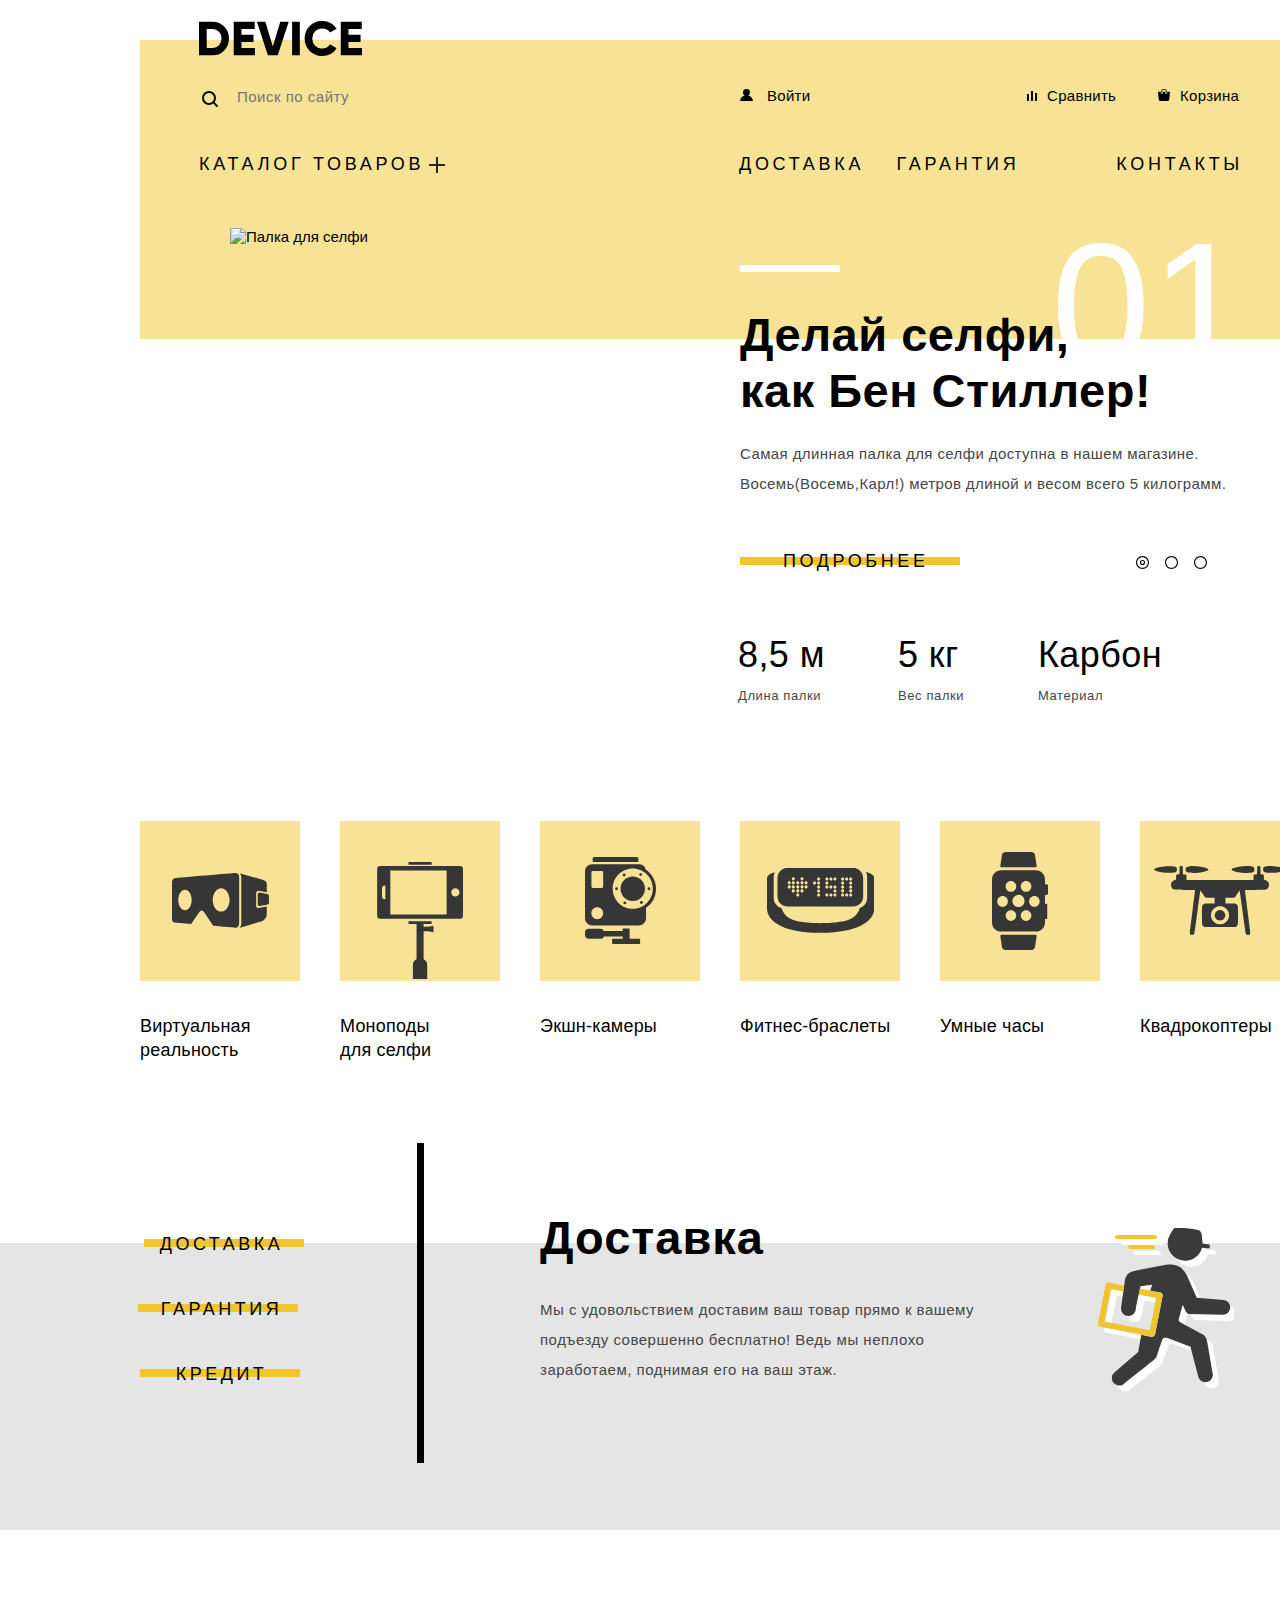
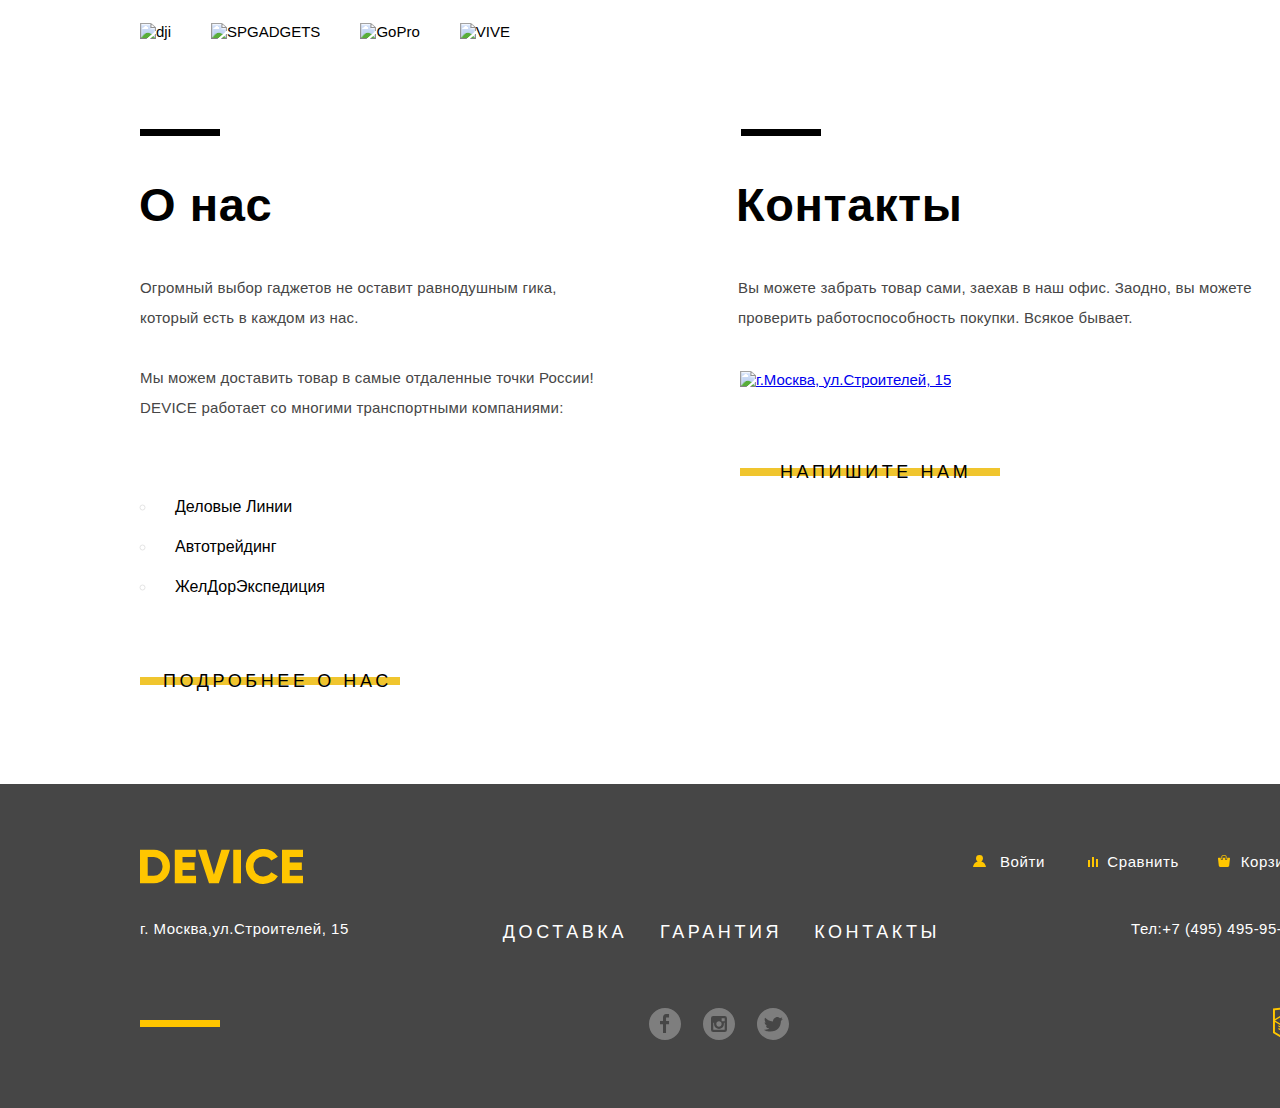
==== commit f30e0be8: "Внесены доработки" ====
--- a/index.html
+++ b/index.html
@@ -11,7 +11,7 @@
     <header class="header">
       <nav class="header-navigation">
         <a class="header-logo">
-          <img src="img/logo-header.svg" alt="Логотип интернет-магазина Device">
+          <img src="img/logo-header.svg" alt="Логотип интернет-магазина Device" width="163" height="37">
         </a>
         <div class="header-menu-container">
           <form class="search-form" action="https://echo.htmlacademy.ru/" method="post">
@@ -65,7 +65,7 @@
         <h2 class="visually-hidden">Рекомендуемые товары</h2>
         <div class="slide current-slide">
           <div class="slider-image-container">
-            <img class="slider-image" src="img/slider-1.png" alt="Палка для селфи">
+            <img class="slider-image" src="img/slider-1.png" alt="Палка для селфи" width="384" height="486">
           </div>
           <span class="slider-number">01</span>
           <div class="slider-text-container">
@@ -94,7 +94,7 @@
         </div>
         <div class="slide">
           <div class="slider-image-container second-slide-image">
-            <img id="slider-image" src="img/slider-2.png" alt="Фитнес-браслеты">
+            <img id="slider-image" src="img/slider-2.png" alt="Фитнес-браслеты" width="345" height="485">
           </div>
           <span class="slider-number">02</span>
           <div class="slider-text-container">
@@ -117,7 +117,7 @@
         </div>
         <div class="slide">
           <div class="slider-image-container third-slide-image">
-            <img class="slider-image" src="img/slider-3.png" alt="Квадрокоптер">
+            <img class="slider-image" src="img/slider-3.png" alt="Квадрокоптер" width="526" height="334">
           </div>
           <span class="slider-number">03</span>
           <div class="slider-text-container">
@@ -198,18 +198,18 @@
             </li>
          </ul>
         </div>
-        <div class="services-slider-text">
+        <div class="services-slider-text current-slide-text">
           <h2>Доставка</h2>
           <p>
             Мы с удовольствием доставим ваш товар прямо к вашему подъезду совершенно бесплатно!
             Ведь мы неплохо заработаем, поднимая его на ваш этаж.
           </p>
         </div>
-      <!--<div class="services-slider-text">
+      <div class="services-slider-text">
           <h2>Гарантия</h2>
           <p>
             Если из-за возгорания купленного у нас товара у вас сгорит дом - не переживайте,
-            мы выдадим вам новый. Товар, не дом, конечно же.
+            мы выдадим вам новый.<br> Товар, не дом, конечно же.
           </p>
         </div>
         <div class="services-slider-text">
@@ -218,7 +218,7 @@
             Залезть в долговую яму стало проще! Кредитные консультанты подберут для вас наиболее выгодные условия кредита.
             Выгодные для нашего банка, разумеется.
           </p>
-        </div>-->
+        </div>
       </section>
       <section class="logotypes">
         <h2 class="visually-hidden">Наши партнеры</h2>
@@ -246,7 +246,7 @@
           <p>Вы можете забрать товар сами, заехав в наш офис. Заодно, вы можете проверить работоспособность покупки. Всякое бывает.</p>
           <div class="map-container">
             <a href="https://www.google.ru/maps/place/%D1%83%D0%BB.+%D0%A1%D1%82%D1%80%D0%BE%D0%B8%D1%82%D0%B5%D0%BB%D0%B5%D0%B9,+15,+%D0%9C%D0%BE%D1%81%D0%BA%D0%B2%D0%B0,+119311/@55.6879714,37.5284807,17z/data=!4m5!3m4!1s0x46b54cf65f5c8955:0x694710ccd55501e!8m2!3d55.687031!4d37.529618">
-              <img src="img/map.png" alt="г.Москва, ул.Строителей, 15" class="map-image">
+              <img src="img/map.png" alt="г.Москва, ул.Строителей, 15" class="map-image" width="560" width="222">
             </a>
           </div>
           <a href="#" class="moreinfo-button contacts-button">Напишите нам</a>
--- a/css/style.css
+++ b/css/style.css
@@ -1060,11 +1060,17 @@
 .services-slider-text {
   display: -webkit-box;
   display: -ms-flexbox;
-  display: flex;
+  display: none;
   -webkit-box-orient: vertical;
   -webkit-box-direction: normal;
       -ms-flex-direction: column;
           flex-direction: column;
+
+  margin-top: -2px;
+}
+
+.current-slide-text {
+  display: flex;
 }
 
 .services-slider-text h2 {
@@ -1087,7 +1093,7 @@
   margin-right: 320px;
   margin-top: -6px;
 
-  width: 450px;
+  width: 440px;
 }
 
 /*Logotypes*/
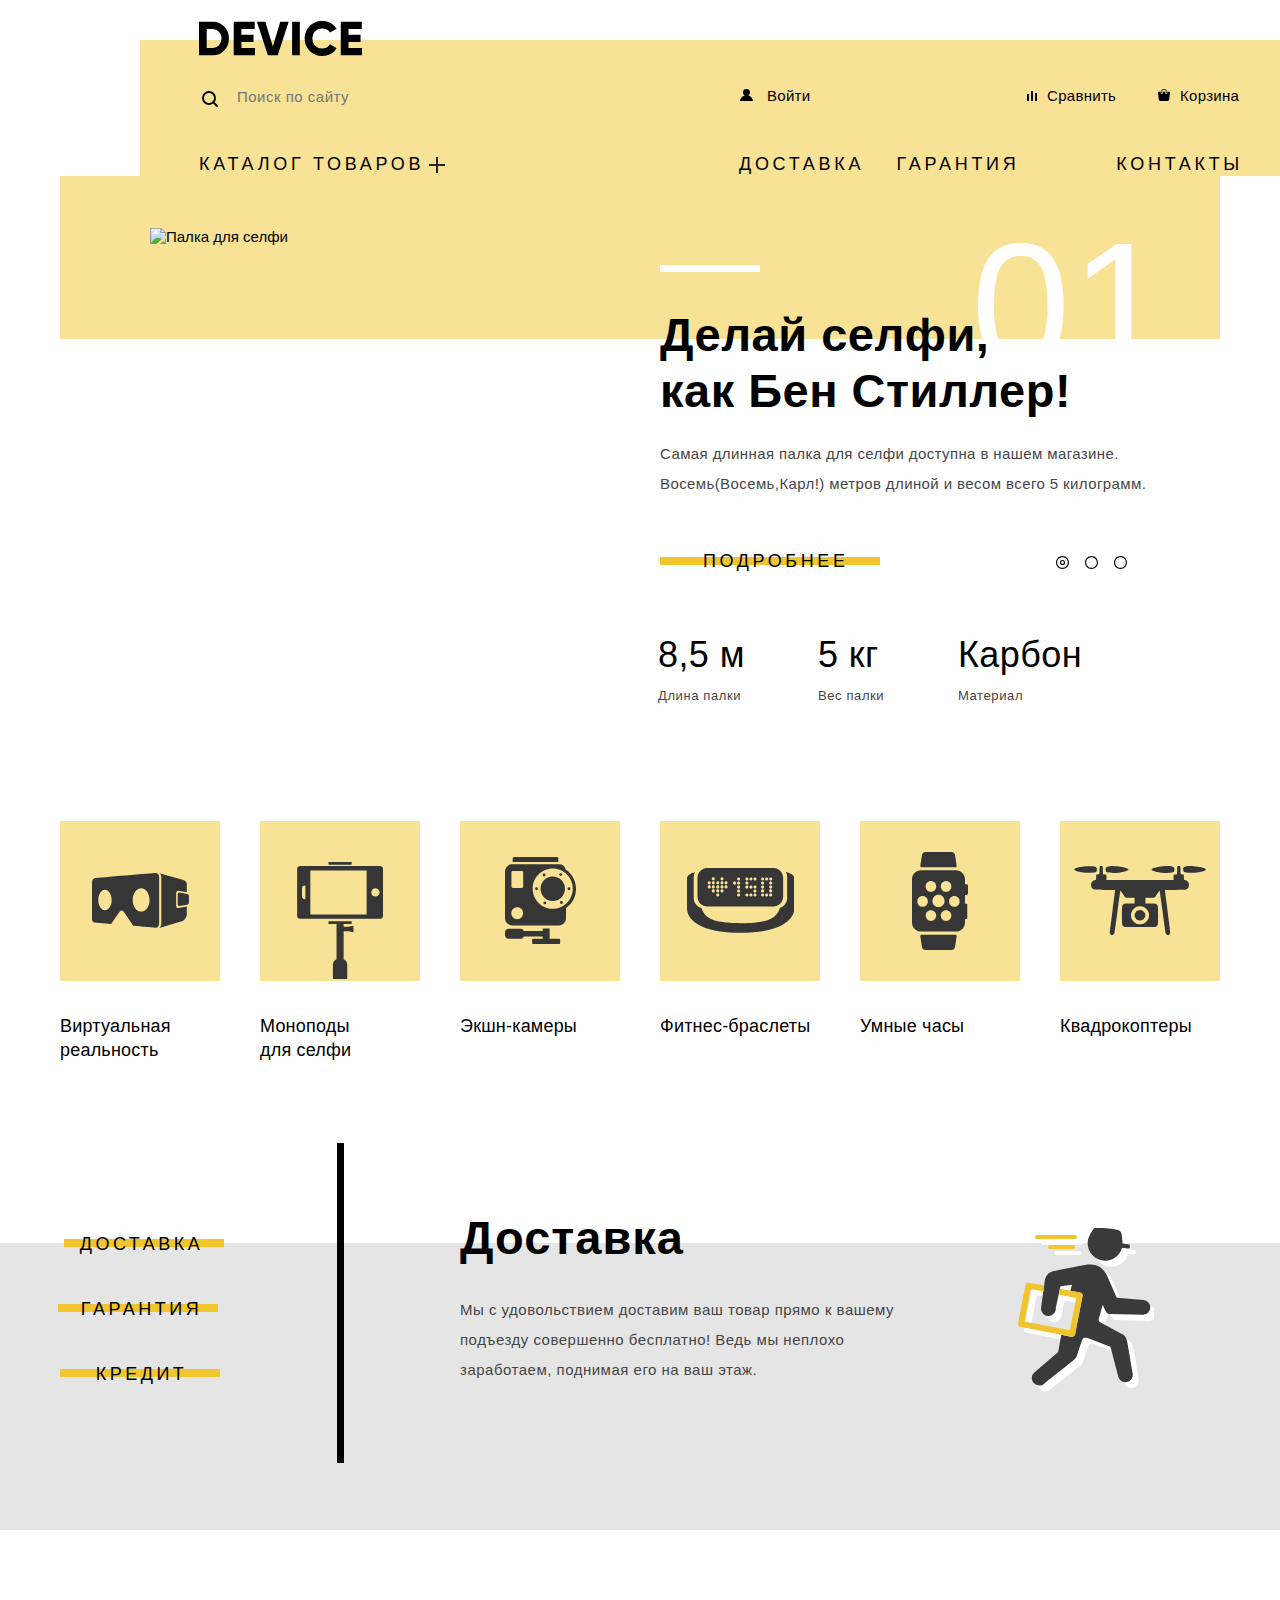
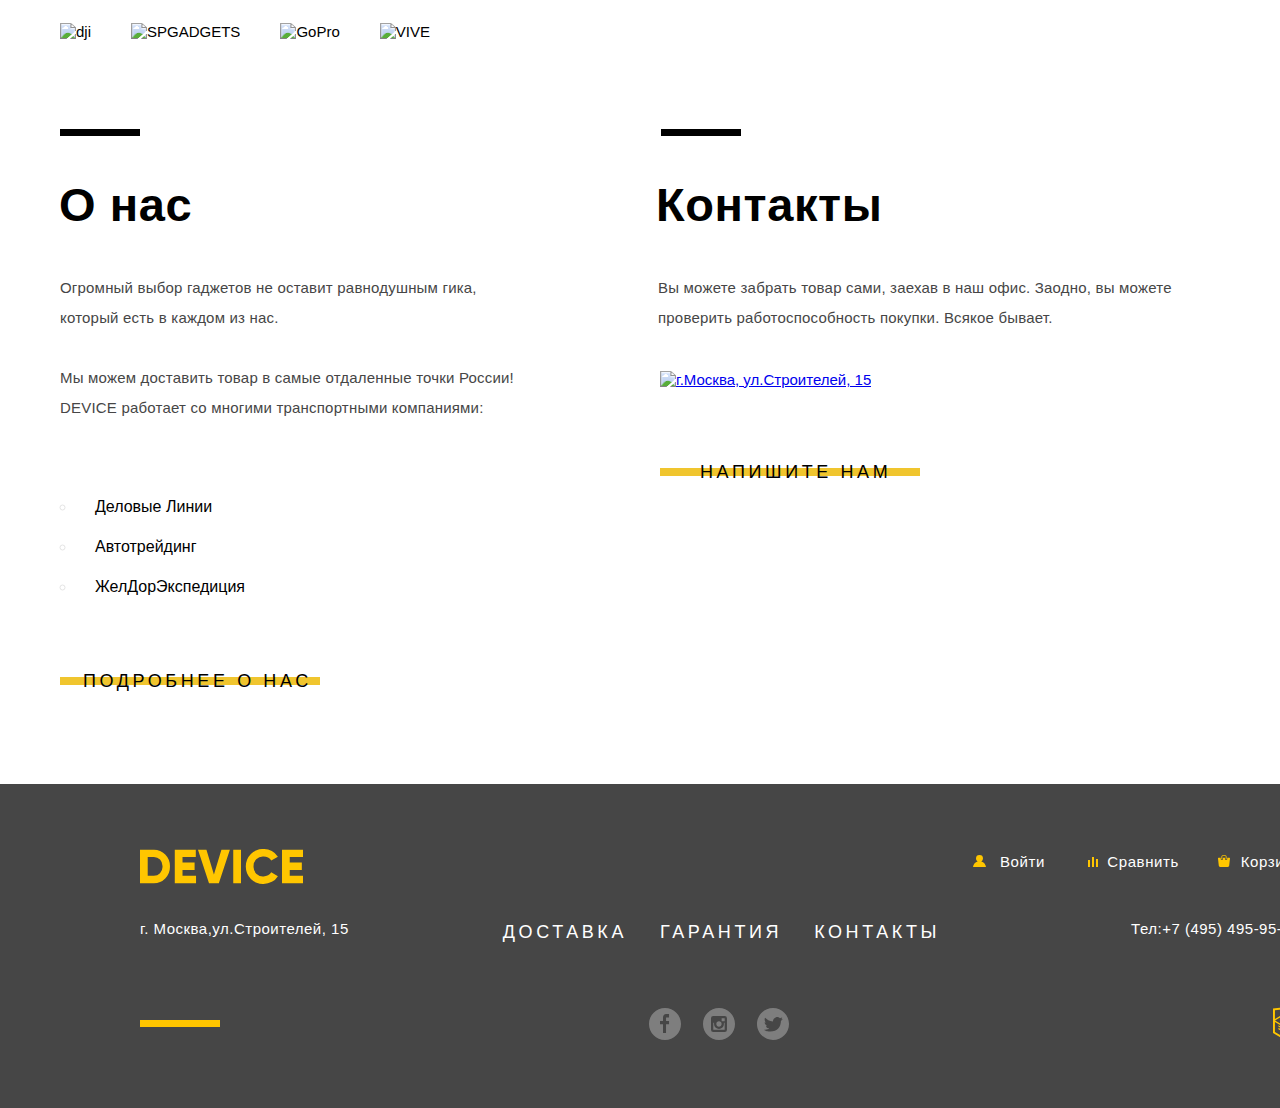
==== commit 4ccd1f4c: "Внесены изменения в сетку" ====
--- a/index.html
+++ b/index.html
@@ -58,8 +58,10 @@
         </ul>
       </nav>
     </header>
+  </div>
 
-    <main class="main-content">
+  <main class="index-main-content">
+    <div class="main-container">
       <h1 class="visually-hidden">Основной контент</h1>
       <section class="goods-slider">
         <h2 class="visually-hidden">Рекомендуемые товары</h2>
@@ -183,6 +185,8 @@
           </li>
         </ul>
       </section>
+    </div>
+    <div class="main-services-container">
       <section class="services">
         <h2 class="visually-hidden">Предоставляемый сервис</h2>
         <div class="services-slider-buttons">
@@ -205,7 +209,7 @@
             Ведь мы неплохо заработаем, поднимая его на ваш этаж.
           </p>
         </div>
-      <div class="services-slider-text">
+        <div class="services-slider-text">
           <h2>Гарантия</h2>
           <p>
             Если из-за возгорания купленного у нас товара у вас сгорит дом - не переживайте,
@@ -220,6 +224,8 @@
           </p>
         </div>
       </section>
+    </div>
+    <div class="main-container">
       <section class="logotypes">
         <h2 class="visually-hidden">Наши партнеры</h2>
         <ul class="logotypes-list">
@@ -252,8 +258,10 @@
           <a href="#" class="moreinfo-button contacts-button">Напишите нам</a>
         </section>
       </div>
-    </main>
+    </div>
+  </main>
 
+  <div class="footer-container">
     <footer class="footer">
       <nav class="footer-navigation"> 
         <a class="footer-logo">
@@ -319,6 +327,9 @@
         </div>
       </nav>
     </footer>
+  </div>
+
+  <div class="body-container">
     <section class="write-us-popup">
       <h2 class="visually-hidden">Напишите нам</h2>
       <div class="write-us-popup-container">
--- a/css/style.css
+++ b/css/style.css
@@ -464,17 +464,39 @@
 
 /*slider*/
 
+.main-container,
 .main-content {
   width: 1160px;
 
+  margin-left: auto;
+  margin-right: auto;
+
   display: block;
 
-  margin-left: 140px;
-
-  position: relative;
-}
-
-.main-content::before {
+  position: relative;
+}
+
+.main-services-container {
+  display: block;
+
+  position: relative;
+}
+
+.main-services-container::before {
+  content: "";
+
+  position: absolute;
+  top: 66px;
+
+  width: 100%;
+  height: 287px;
+
+  background-color: #e5e5e5;
+
+  z-index: -1;
+}
+
+.main-container:first-of-type:before {
   content: "";
 
   width: 1160px;
@@ -487,7 +509,7 @@
   z-index: -1;
 }
 
-.main-content ul {
+.index-main-content ul {
   list-style: none;
 }
 
@@ -979,8 +1001,12 @@
   display: -ms-flexbox;
   display: flex;
 
+  width: 1160px;
+
   margin-top: 65px;
   margin-bottom: 150px;
+  margin-left: auto;
+  margin-right: auto;
 
   position: relative;
 }
@@ -1009,21 +1035,6 @@
   height: 170px;
 
   background: url("../img/delivery.svg") no-repeat 0 0;
-}
-
-.services-slider-buttons::before {
-  content: "";
-
-  position: absolute;
-  top: 66px;
-  left: -140px;
-
-  width: 1440px;
-  height: 287px;
-
-  background-color: #e5e5e5;
-
-  z-index: -1;
 }
 
 .services-slider-buttons ul {
@@ -1321,7 +1332,6 @@
 }
 
 .about-us-button {
-  display: inline-block;
   margin-top: 62px;
   margin-left: 23px;
 
@@ -1347,7 +1357,6 @@
 }
 
 .contacts-button {
-  display: inline-block;
   margin-top: 72px;
   margin-left: 43px;
 
@@ -1372,12 +1381,19 @@
 
 /*Footer*/
 
+.footer-container {
+  background-color: #464646;
+}
+
 .footer {
   width: 1440px;
 
-  background-color: #464646;
+  margin-left: auto;
+  margin-right: auto;
 
   padding-bottom: 50px;
+
+  display: block;
 
   position: relative;
 }
@@ -1976,7 +1992,7 @@
   letter-spacing: 0.3px;
 }
 
-.filter-cost-form button {
+.filter-cost-form .cost-form-range-button {
   min-width: 25px;
   min-height: 25px;
 
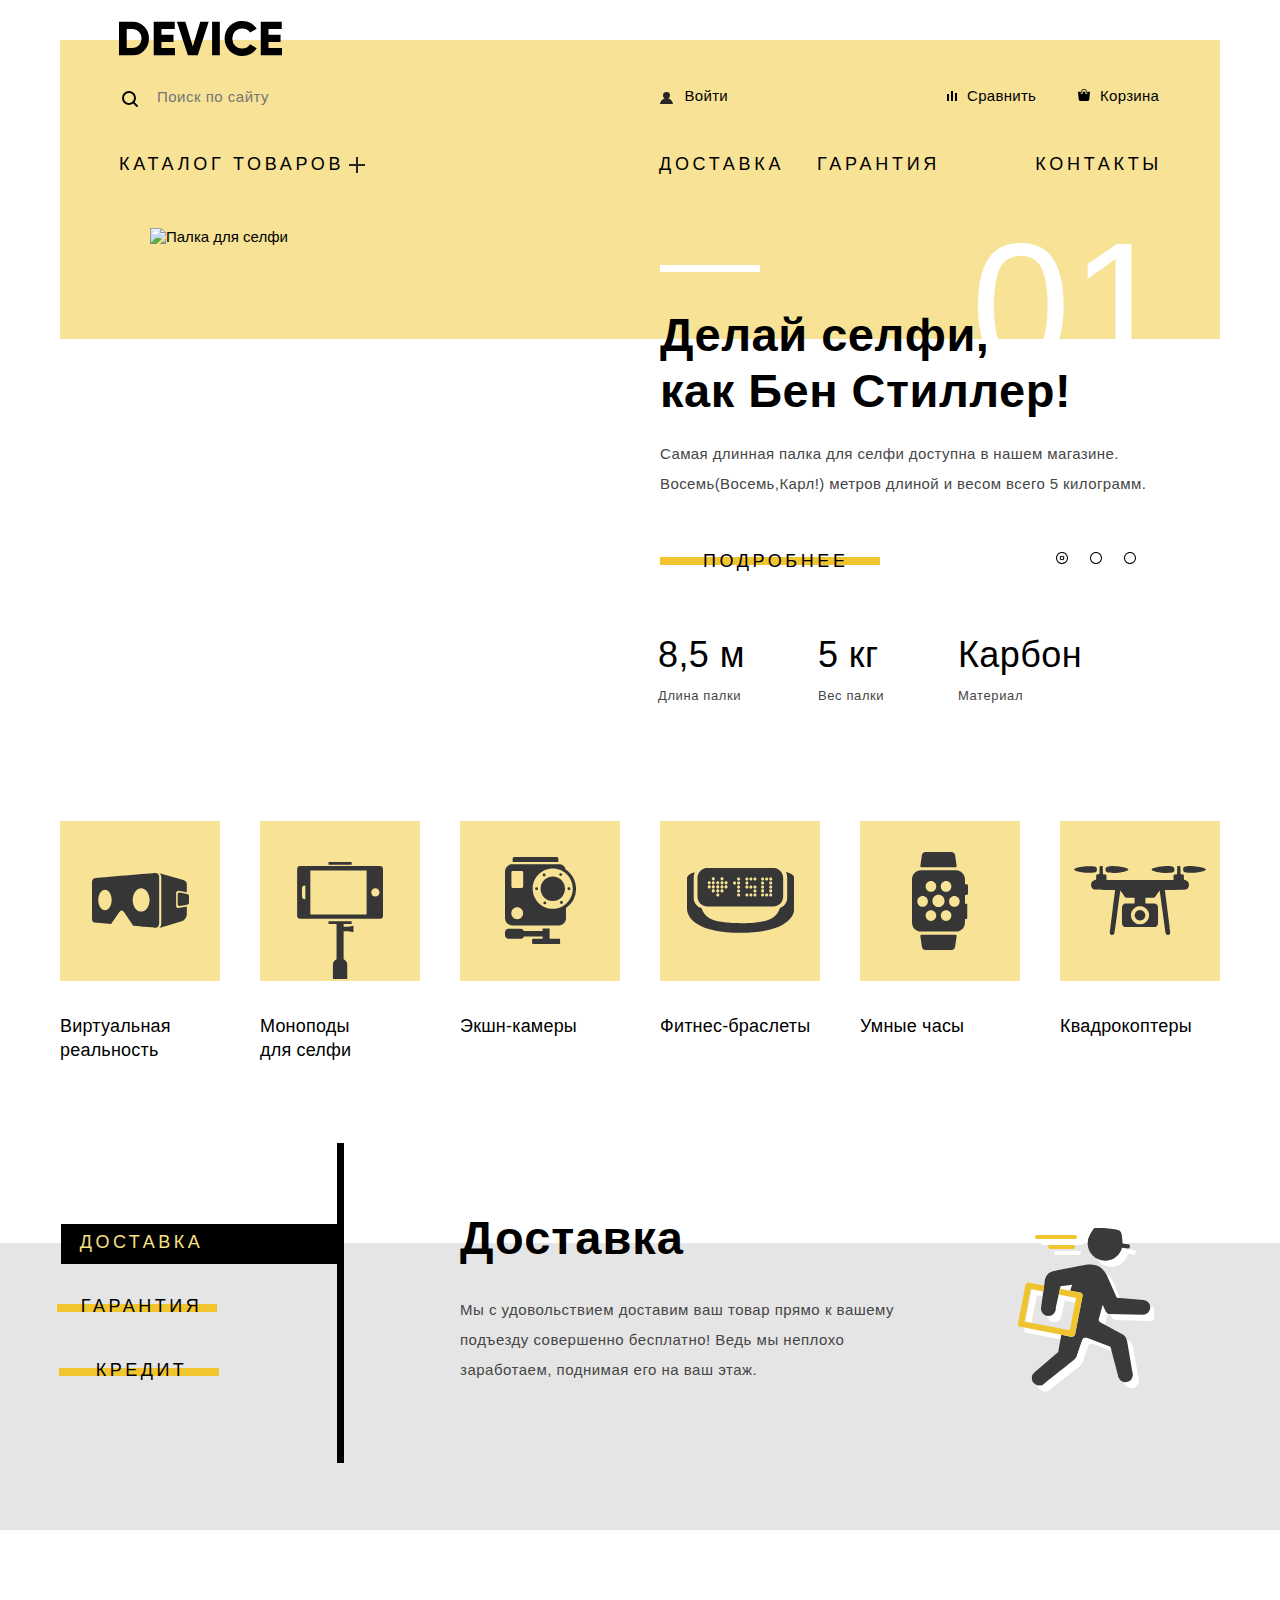
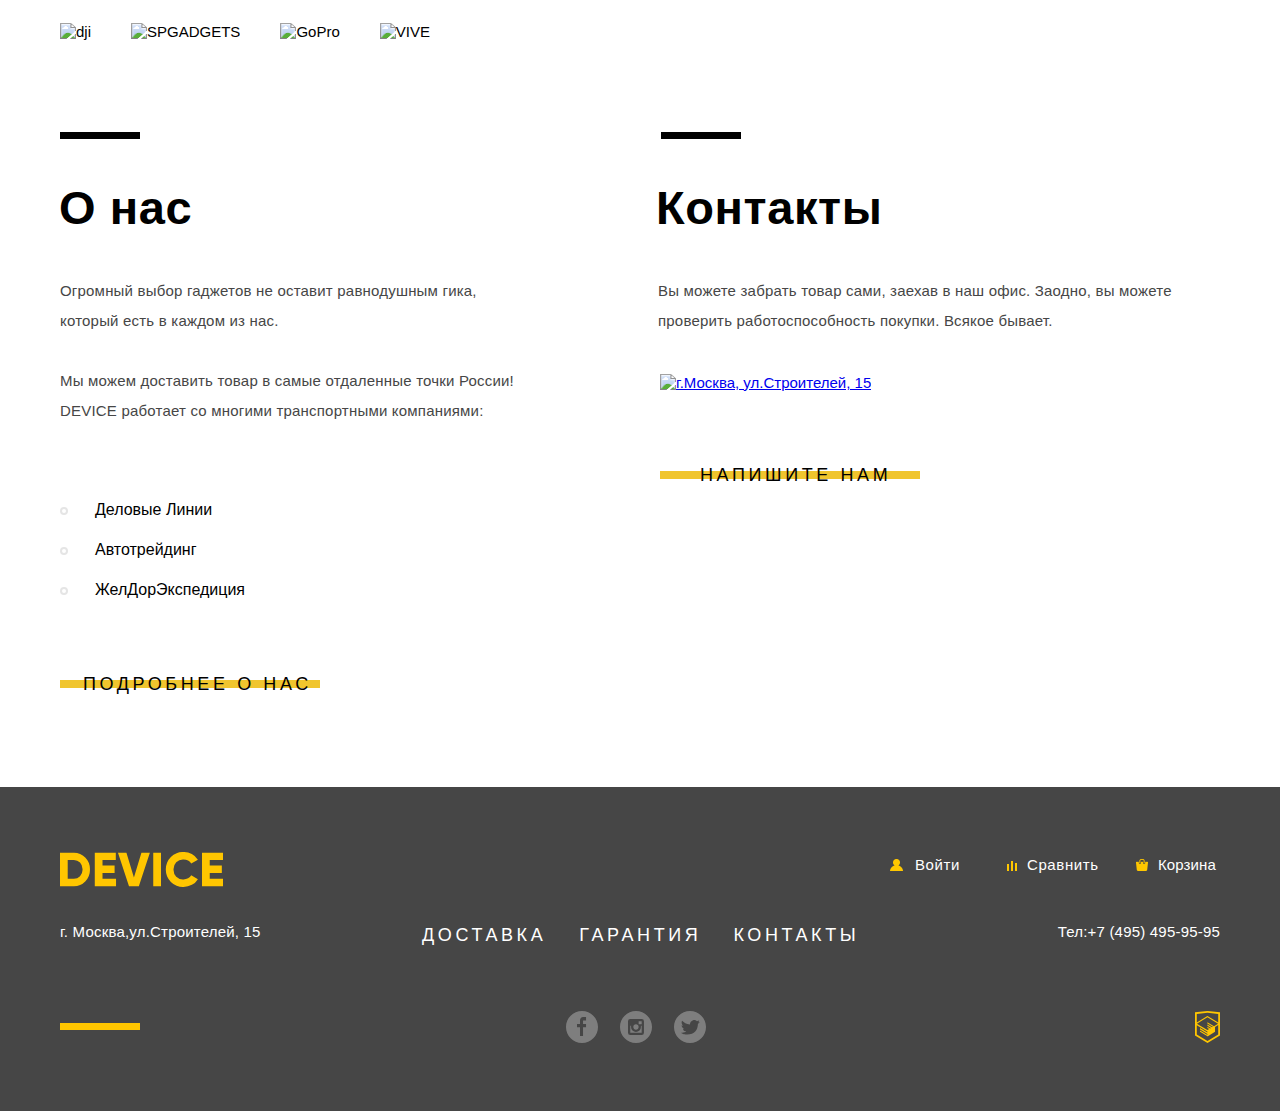
==== commit ca6a76b4: "Внесены исправления согласно замечаниям" ====
--- a/index.html
+++ b/index.html
@@ -7,329 +7,326 @@
   <link href="css/style.css" rel="stylesheet">
 </head>
 <body>
-  <div class="body-container">
-    <header class="header">
-      <nav class="header-navigation">
-        <a class="header-logo">
-          <img src="img/logo-header.svg" alt="Логотип интернет-магазина Device" width="163" height="37">
-        </a>
-        <div class="header-menu-container">
-          <form class="search-form" action="https://echo.htmlacademy.ru/" method="post">
-            <div class="search-form-input-container">
-              <input class="search-form-input" type="search" name="search" id="search-field" placeholder="Поиск по сайту">
-              <button class="search-form-button" type="submit" name="search-submit">
-                <span>Найти</span>
-              </button>
-            </div>
-          </form>
-          <ul class="user-navigation">
-            <li class="header-login-link header-button">
-              <a href="#"><svg xmlns="http://www.w3.org/2000/svg" width="13" height="12" viewBox="0 0 13 12"><path d="M.032 12h12.937c-.163-2.643-2.074-4.837-4.671-5.543a3.47 3.47 0 0 0 1.687-2.972 3.485 3.485 0 0 0-6.97 0c0 1.264.68 2.361 1.688 2.972C2.106 7.163.194 9.357.032 12z"/></svg> <span>Войти</span></a>
-            </li>
+  <div class="index-body-container">
+    <div class="body-container">
+      <header class="header">
+        <nav class="header-navigation">
+          <a class="header-logo">
+            <img src="img/logo-header.svg" alt="Логотип интернет-магазина Device" width="163" height="37">
+          </a>
+          <div class="header-menu-container">
+            <form class="search-form" action="https://echo.htmlacademy.ru/" method="post">
+              <div class="search-form-input-container">
+                <input class="search-form-input" type="search" name="search" id="search-field" placeholder="Поиск по сайту">
+                <button class="search-form-button" type="submit" name="search-submit">
+                  <span>Найти</span>
+                </button>
+              </div>
+            </form>
+            <ul class="user-navigation">
+              <li class="header-login-link header-button">
+                <a href="#"><span>Войти</span></a>
+              </li>
+            </ul>
+            <a class="compare-button header-button" href="#">
+              <span>Сравнить</span>
+            </a>
+            <a class="basket-button header-button" href="#">
+              <span>Корзина</span>
+            </a>
+          </div>
+          <ul class="services-navigation-header">
+            <li class="goods-menu">
+              <a href="#">Каталог товаров</a>
+              <div class="goods-menu-items-container">
+                <ul>
+                  <li><a href="#">Виртуальная реальность</a></li>
+                  <li><a href="catalog.html">Моноподы для селфи</a></li>
+                  <li><a href="#">Экшн-камеры</a></li>
+                </ul>
+                <ul>
+                  <li><a href="#">Фитнес-браслеты</a></li>
+                  <li><a href="#">Умные часы</a></li>
+                </ul>
+                <ul>
+                  <li><a href="#">Квадрокоптеры</a></li>
+                </ul>
+              </div>
+            </li>
+            <li class="goods-menu"><a href="#">Доставка</a></li>
+            <li class="goods-menu"><a href="#">Гарантия</a></li>
+            <li class="goods-menu"><a href="#">Контакты</a></li>
           </ul>
-          <a class="compare-button header-button" href="#">
-            <span>Сравнить</span>
-          </a>
-          <a class="basket-button header-button" href="#">
-            <span>Корзина</span>
-          </a>
-        </div>
-        <ul class="services-navigation-header">
-          <li class="goods-menu">
-            <a href="#">Каталог товаров</a>
-            <div class="goods-menu-items-container">
-              <ul>
-                <li><a href="#">Виртуальная реальность</a></li>
-                <li><a href="catalog.html">Моноподы для селфи</a></li>
-                <li><a href="#">Экшн-камеры</a></li>
-              </ul>
-              <ul>
-                <li><a href="#">Фитнес-браслеты</a></li>
-                <li><a href="#">Умные часы</a></li>
-              </ul>
-              <ul>
-                <li><a href="#">Квадрокоптеры</a></li>
-              </ul>
-            </div>
-          </li>
-          <li class="goods-menu"><a href="#">Доставка</a></li>
-          <li class="goods-menu"><a href="#">Гарантия</a></li>
-          <li class="goods-menu"><a href="#">Контакты</a></li>
-        </ul>
-      </nav>
-    </header>
-  </div>
+        </nav>
+      </header>
+    </div>
 
-  <main class="index-main-content">
-    <div class="main-container">
-      <h1 class="visually-hidden">Основной контент</h1>
-      <section class="goods-slider">
-        <h2 class="visually-hidden">Рекомендуемые товары</h2>
-        <div class="slide current-slide">
-          <div class="slider-image-container">
-            <img class="slider-image" src="img/slider-1.png" alt="Палка для селфи" width="384" height="486">
-          </div>
-          <span class="slider-number">01</span>
-          <div class="slider-text-container">
-            <b class="slider-header">Делай селфи,<br> как Бен Стиллер!</b>
-            <p class="slider-text">
-              Самая длинная палка для селфи доступна в нашем магазине. Восемь(Восемь,Карл!) метров длиной и весом всего 5 килограмм.
-            </p>
-            <a class="moreinfo-button slider-moreinfo-button" href="#">Подробнее</a>
-            <div class="slider-table-container">
-              <div class="slider-table">
-                <div class="slider-table-item">
-                  <span class="slider-table-header">Длина палки</span>
-                  <span class="slider-table-info-text">8,5 м</span>
+    <main class="index-main-content">
+      <div class="main-container">
+        <h1 class="visually-hidden">Основной контент</h1>
+        <section class="goods-slider">
+          <h2 class="visually-hidden">Рекомендуемые товары</h2>
+          <div class="slide current-slide">
+            <div class="slider-image-container">
+              <img class="slider-image" src="img/slider-1.png" alt="Палка для селфи" width="384" height="486">
+            </div>
+            <span class="slider-number">01</span>
+            <div class="slider-text-container">
+              <b class="slider-header">Делай селфи,<br> как Бен Стиллер!</b>
+              <p class="slider-text">
+                Самая длинная палка для селфи доступна в нашем магазине. Восемь(Восемь,Карл!) метров длиной и весом всего 5 килограмм.
+              </p>
+              <a class="moreinfo-button slider-moreinfo-button" href="#">Подробнее</a>
+              <div class="slider-table-container">
+                <div class="slider-table">
+                  <div class="slider-table-item">
+                    <span class="slider-table-header">Длина палки</span>
+                    <span class="slider-table-info-text">8,5 м</span>
+                  </div>
+                  <div class="slider-table-item">
+                    <span class="slider-table-header">Вес палки</span>
+                    <span class="slider-table-info-text">5 кг</span>
+                  </div>
+                  <div class="slider-table-item">
+                    <span class="slider-table-header">Материал</span>
+                    <span class="slider-table-info-text">Карбон</span>
+                  </div>
                 </div>
-                <div class="slider-table-item">
-                  <span class="slider-table-header">Вес палки</span>
-                  <span class="slider-table-info-text">5 кг</span>
+              </div>
+            </div>
+          </div>
+          <div class="slide">
+            <div class="slider-image-container second-slide-image">
+              <img id="slider-image" src="img/slider-2.png" alt="Фитнес-браслеты" width="345" height="485">
+            </div>
+            <span class="slider-number">02</span>
+            <div class="slider-text-container">
+              <b class="slider-header">Худеем <br> правильно!</b>
+              <p class="slider-text second-slide-text">
+                Мотивирующие фитнес-браслеты помогут найти в себе силы не пропускать занятия и соблюдать диету.
+              </p>
+              <a class="moreinfo-button slider-moreinfo-button" href="#">Подробнее</a>
+              <div class="slider-table-container">
+                <div class="slider-table">
+                  <div class="slider-table-item">
+                    <span class="slider-table-header">Без подзарядки</span>
+                    <span class="slider-table-info-text second-slide-table-info-text">
+                      48 часов
+                    </span>
+                   </div>
                 </div>
-                <div class="slider-table-item">
-                  <span class="slider-table-header">Материал</span>
-                  <span class="slider-table-info-text">Карбон</span>
+              </div>
+            </div>
+          </div>
+          <div class="slide">
+            <div class="slider-image-container third-slide-image">
+              <img class="slider-image" src="img/slider-3.png" alt="Квадрокоптер" width="526" height="334">
+            </div>
+            <span class="slider-number">03</span>
+            <div class="slider-text-container">
+              <b class="slider-header">Порхает как бабочка, жалит как пчела!</b>
+              <p class="slider-text third-slide-text">
+                Этот обычный, на первый взгляд, квадрокоптер оснащен мощным лазером, замаскированный под стандартную камеру.
+              </p>
+              <a class="moreinfo-button slider-moreinfo-button" href="#">Подробнее</a>
+              <div class="slider-table-container">
+                <div class="slider-table">
+                  <div class="slider-table-item">
+                    <span class="slider-table-header">Дальность полета</span>
+                    <span class="slider-table-info-text">800 м</span>
+                  </div>
+                  <div class="slider-table-item">
+                    <span class="slider-table-header">Радиус поражения</span>
+                    <span class="slider-table-info-text">50 м</span>
+                  </div>
                 </div>
               </div>
             </div>
           </div>
-        </div>
-        <div class="slide">
-          <div class="slider-image-container second-slide-image">
-            <img id="slider-image" src="img/slider-2.png" alt="Фитнес-браслеты" width="345" height="485">
-          </div>
-          <span class="slider-number">02</span>
-          <div class="slider-text-container">
-            <b class="slider-header">Худеем <br> правильно!</b>
-            <p class="slider-text second-slide-text">
-              Мотивирующие фитнес-браслеты помогут найти в себе силы <br> не пропускать занятия и соблюдать диету.
-            </p>
-            <a class="moreinfo-button slider-moreinfo-button" href="#">Подробнее</a>
-            <div class="slider-table-container">
-              <div class="slider-table">
-                <div class="slider-table-item">
-                  <span class="slider-table-header">Без подзарядки</span>
-                  <span class="slider-table-info-text second-slide-table-info-text">
-                    48 часов
-                  </span>
-                 </div>
-              </div>
-            </div>
-          </div>
-        </div>
-        <div class="slide">
-          <div class="slider-image-container third-slide-image">
-            <img class="slider-image" src="img/slider-3.png" alt="Квадрокоптер" width="526" height="334">
-          </div>
-          <span class="slider-number">03</span>
-          <div class="slider-text-container">
-            <b class="slider-header">Порхает как бабочка, жалит как пчела!</b>
-            <p class="slider-text">
-              Этот обычный, на первый взгляд, квадрокоптер оснащен <br> мощным лазером, замаскированный под стандартную камеру.
-            </p>
-            <a class="moreinfo-button slider-moreinfo-button" href="#">Подробнее</a>
-            <div class="slider-table-container">
-              <div class="slider-table">
-                <div class="slider-table-item">
-                  <span class="slider-table-header">Дальность полета</span>
-                  <span class="slider-table-info-text">800 м</span>
-                </div>
-                <div class="slider-table-item">
-                  <span class="slider-table-header">Радиус поражения</span>
-                  <span class="slider-table-info-text">50 м</span>
-                </div>
-              </div>
-            </div>
-          </div>
-        </div>
-        <div class="slider-move-container">
-          <ul class="slider-move-buttons">
-            <li>
-              <button type="button" name="slider-move-button-1" id="slider-move-button-1">
-                <svg xmlns="http://www.w3.org/2000/svg" width="13" height="13" viewBox="0 0 23 23"><path d="M11.5 2c5.238 0 9.5 4.262 9.5 9.5S16.738 21 11.5 21 2 16.738 2 11.5 6.262 2 11.5 2m0-2C5.149 0 0 5.149 0 11.5 0 17.852 5.149 23 11.5 23 17.852 23 23 17.852 23 11.5 23 5.149 17.852 0 11.5 0z"/><path d="M11.5 9.004a2.5 2.5 0 0 1 2.496 2.496 2.5 2.5 0 0 1-2.496 2.496A2.5 2.5 0 0 1 9.004 11.5 2.5 2.5 0 0 1 11.5 9.004m0-2a4.496 4.496 0 1 0 0 8.992 4.496 4.496 0 0 0 0-8.992z"/></svg>
-              </button>
-            </li>
-            <li>
-              <button type="button" name="slider-move-button-2" id="slider-move-button-2">
-                <svg xmlns="http://www.w3.org/2000/svg" width="13" height="13" viewBox="0 0 23 23"><path d="M11.5 2c5.238 0 9.5 4.262 9.5 9.5S16.738 21 11.5 21 2 16.738 2 11.5 6.262 2 11.5 2m0-2C5.149 0 0 5.149 0 11.5 0 17.852 5.149 23 11.5 23 17.852 23 23 17.852 23 11.5 23 5.149 17.852 0 11.5 0z"/></svg>
-              </button>
-           </li>
-            <li>
-              <button type="button" name="slider-move-button-3" id="slider-move-button-3">
-                <svg xmlns="http://www.w3.org/2000/svg" width="13" height="13" viewBox="0 0 23 23"><path d="M11.5 2c5.238 0 9.5 4.262 9.5 9.5S16.738 21 11.5 21 2 16.738 2 11.5 6.262 2 11.5 2m0-2C5.149 0 0 5.149 0 11.5 0 17.852 5.149 23 11.5 23 17.852 23 23 17.852 23 11.5 23 5.149 17.852 0 11.5 0z"/></svg>
-              </button>
+          <div class="slider-move-container">
+            <ul class="slider-move-buttons">
+              <li>
+                <button class="slider-move-button-current" type="button" name="slider-move-button-1" id="slider-move-button-1">
+                  <span class="visually-hidden">Первый слайд</span>
+                </button>
+              </li>
+              <li>
+                <button class="slider-move-button" type="button" name="slider-move-button-2" id="slider-move-button-2">
+                  <span class="visually-hidden">Второй слайд</span>
+                </button>
+             </li>
+              <li>
+                <button class="slider-move-button" type="button" name="slider-move-button-3" id="slider-move-button-3">
+                  <span class="visually-hidden">Третий слайд</span>
+                </button>
+              </li>
+            </ul>
+          </div>
+        </section>
+        <section class="popular">
+          <h2 class="visually-hidden">Популярные товары</h2>
+          <ul class="popular-item-list">
+            <li class="popular-item-container">
+              <a href="#" class="popular-item-image">Виртуальная реальность</a>
+            </li>
+            <li class="popular-item-container"> 
+              <a href="catalog.html" class="popular-item-image popular-item-text-custom-width">Моноподы для селфи</a>
+            </li>
+            <li class="popular-item-container">
+              <a href="#" class="popular-item-image">Экшн-камеры</a>
+            </li>
+            <li class="popular-item-container">
+              <a href="#" class="popular-item-image">Фитнес-браслеты</a>
+            </li>
+            <li class="popular-item-container">
+              <a href="#" class="popular-item-image">Умные часы</a>
+            </li>
+            <li class="popular-item-container">
+              <a href="#" class="popular-item-image">Квадрокоптеры</a>
             </li>
           </ul>
-        </div>
-      </section>
-      <section class="popular">
-        <h2 class="visually-hidden">Популярные товары</h2>
-        <ul class="popular-item-list">
-          <li class="popular-item-container">
-            <a href="#" class="popular-item-image">Виртуальная реальность</a>
-          </li>
-          <li class="popular-item-container"> 
-            <a href="#" class="popular-item-image">Моноподы <br> для селфи</a>
-          </li>
-          <li class="popular-item-container">
-            <a href="#" class="popular-item-image">Экшн-камеры</a>
-          </li>
-          <li class="popular-item-container">
-            <a href="#" class="popular-item-image">Фитнес-браслеты</a>
-          </li>
-          <li class="popular-item-container">
-            <a href="#" class="popular-item-image">Умные часы</a>
-          </li>
-          <li class="popular-item-container">
-            <a href="#" class="popular-item-image">Квадрокоптеры</a>
-          </li>
-        </ul>
-      </section>
-    </div>
-    <div class="main-services-container">
-      <section class="services">
-        <h2 class="visually-hidden">Предоставляемый сервис</h2>
-        <div class="services-slider-buttons">
-          <ul>
-            <li>
-              <button class="services-slider-button-1" type="button" name="services-slider-button-delivery">Доставка</button>
-            </li>
-            <li>
-              <button class="services-slider-button-2" type="button" name="services-slider-button-warranty">Гарантия</button>
-            </li>
-            <li>
-              <button class="services-slider-button-3" type="button" name="services-slider-button-credit">Кредит</button>
-            </li>
-         </ul>
-        </div>
-        <div class="services-slider-text current-slide-text">
-          <h2>Доставка</h2>
-          <p>
-            Мы с удовольствием доставим ваш товар прямо к вашему подъезду совершенно бесплатно!
-            Ведь мы неплохо заработаем, поднимая его на ваш этаж.
-          </p>
-        </div>
-        <div class="services-slider-text">
-          <h2>Гарантия</h2>
-          <p>
-            Если из-за возгорания купленного у нас товара у вас сгорит дом - не переживайте,
-            мы выдадим вам новый.<br> Товар, не дом, конечно же.
-          </p>
-        </div>
-        <div class="services-slider-text">
-          <h2>Кредит</h2>
-          <p>
-            Залезть в долговую яму стало проще! Кредитные консультанты подберут для вас наиболее выгодные условия кредита.
-            Выгодные для нашего банка, разумеется.
-          </p>
-        </div>
-      </section>
-    </div>
-    <div class="main-container">
-      <section class="logotypes">
-        <h2 class="visually-hidden">Наши партнеры</h2>
-        <ul class="logotypes-list">
-          <li><img src="img/logo-1.png" alt="dji" width="260" height="100"></li>
-          <li><img src="img/logo-2.png" alt="SPGADGETS" width="260" height="100"></li>
-          <li><img src="img/logo-3.png" alt="GoPro" width="260" height="100"></li>
-          <li><img src="img/logo-4.png" alt="VIVE" width="260" height="100"></li>
-        </ul>
-      </section>
-      <div class="about-us-container">
-        <section class="about-us">
-          <h2>О нас</h2>
-          <p class="about-us-text">Огромный выбор гаджетов не оставит равнодушным гика, который есть в каждом из нас.</p>
-          <p class="about-us-text">Мы можем доставить товар в самые отдаленные точки России! DEVICE работает со многими транспортными компаниями:</p>
-          <ul class="about-us-list">
-            <li><span>Деловые Линии</span></li>
-            <li><span>Автотрейдинг</span></li>
-            <li><span>ЖелДорЭкспедиция</span></li>
-          </ul>
-          <a href="#" class="moreinfo-button about-us-button">Подробнее о нас</a>
-        </section>
-        <section class="contacts">
-          <h2>Контакты</h2>
-          <p>Вы можете забрать товар сами, заехав в наш офис. Заодно, вы можете проверить работоспособность покупки. Всякое бывает.</p>
-          <div class="map-container">
-            <a href="https://www.google.ru/maps/place/%D1%83%D0%BB.+%D0%A1%D1%82%D1%80%D0%BE%D0%B8%D1%82%D0%B5%D0%BB%D0%B5%D0%B9,+15,+%D0%9C%D0%BE%D1%81%D0%BA%D0%B2%D0%B0,+119311/@55.6879714,37.5284807,17z/data=!4m5!3m4!1s0x46b54cf65f5c8955:0x694710ccd55501e!8m2!3d55.687031!4d37.529618">
-              <img src="img/map.png" alt="г.Москва, ул.Строителей, 15" class="map-image" width="560" width="222">
-            </a>
-          </div>
-          <a href="#" class="moreinfo-button contacts-button">Напишите нам</a>
         </section>
       </div>
+      <div class="main-services-container">
+        <section class="services">
+          <h2 class="visually-hidden">Предоставляемый сервис</h2>
+          <div class="services-slider-buttons">
+            <ul>
+              <li>
+                <a class="services-slider-button-delivery current-services-slider-button" href="#services-slide-delivery">Доставка</a>
+              </li>
+              <li>
+                <a class="services-slider-button-warranty" href="#services-slide-warranty">Гарантия</a>
+              </li>
+              <li>
+                <a class="services-slider-button-credit" href="#services-slide-credit">Кредит</a>
+              </li>
+           </ul>
+          </div>
+          <div class="services-slider-text current-services-slide-text" id="services-slide-delivery">
+            <h2>Доставка</h2>
+            <p>
+              Мы с удовольствием доставим ваш товар прямо к вашему подъезду совершенно бесплатно!
+              Ведь мы неплохо заработаем, поднимая его на ваш этаж.
+            </p>
+          </div>
+          <div class="services-slider-text" id="services-slide-warranty">
+            <h2>Гарантия</h2>
+            <p>
+              Если из-за возгорания купленного у нас товара у вас сгорит дом - не переживайте,
+              мы выдадим вам новый.<br> Товар, не дом, конечно же.
+            </p>
+          </div>
+          <div class="services-slider-text" id="services-slide-credit">
+            <h2>Кредит</h2>
+            <p>
+              Залезть в долговую яму стало проще! Кредитные консультанты подберут для вас наиболее выгодные условия кредита.
+              Выгодные для нашего банка, разумеется.
+            </p>
+          </div>
+        </section>
+      </div>
+      <div class="main-container">
+        <section class="logotypes">
+          <h2 class="visually-hidden">Наши партнеры</h2>
+          <ul class="logotypes-list">
+            <li><img src="img/logo-1.png" alt="dji" width="260" height="100"></li>
+            <li><img src="img/logo-2.png" alt="SPGADGETS" width="260" height="100"></li>
+            <li><img src="img/logo-3.png" alt="GoPro" width="260" height="100"></li>
+            <li><img src="img/logo-4.png" alt="VIVE" width="260" height="100"></li>
+          </ul>
+        </section>
+        <div class="about-us-container">
+          <section class="about-us">
+            <h2>О нас</h2>
+            <p class="about-us-text">Огромный выбор гаджетов не оставит равнодушным гика, который есть в каждом из нас.</p>
+            <p class="about-us-text">Мы можем доставить товар в самые отдаленные точки России! DEVICE работает со многими транспортными компаниями:</p>
+            <ul class="about-us-list">
+              <li>Деловые Линии</li>
+              <li>Автотрейдинг</li>
+              <li>ЖелДорЭкспедиция</li>
+            </ul>
+            <a href="#" class="moreinfo-button about-us-button">Подробнее о нас</a>
+          </section>
+          <section class="contacts">
+            <h2>Контакты</h2>
+            <p>Вы можете забрать товар сами, заехав в наш офис. Заодно, вы можете проверить работоспособность покупки. Всякое бывает.</p>
+            <div class="map-container">
+              <a href="https://www.google.ru/maps/place/%D1%83%D0%BB.+%D0%A1%D1%82%D1%80%D0%BE%D0%B8%D1%82%D0%B5%D0%BB%D0%B5%D0%B9,+15,+%D0%9C%D0%BE%D1%81%D0%BA%D0%B2%D0%B0,+119311/@55.6879714,37.5284807,17z/data=!4m5!3m4!1s0x46b54cf65f5c8955:0x694710ccd55501e!8m2!3d55.687031!4d37.529618">
+                <img src="img/map.png" alt="г.Москва, ул.Строителей, 15" class="map-image" width="560" height="222">
+              </a>
+            </div>
+            <a href="#" class="moreinfo-button contacts-button">Напишите нам</a>
+          </section>
+        </div>
+      </div>
+    </main>
+
+    <div class="footer-container">
+      <footer class="footer">
+        <nav class="footer-navigation"> 
+          <a class="footer-logo">
+            <svg xmlns="http://www.w3.org/2000/svg" width="163.281" height="34.938" viewBox="0 0 163.281 34.938">
+            <defs>
+                <style>
+                  .cls-1 {
+                    fill-rule: evenodd;
+                  }
+                </style>
+              </defs>
+              <path id="logo" class="cls-1" d="M199.58,21.911v33.6h13.532a15.723,15.723,0,0,0,11.72-4.824,16.464,16.464,0,0,0,4.712-11.976,16.465,16.465,0,0,0-4.712-11.976,15.723,15.723,0,0,0-11.72-4.824H199.58Zm7.733,26.208V29.3h5.8a8.648,8.648,0,0,1,6.5,2.568,9.412,9.412,0,0,1,2.489,6.84,9.41,9.41,0,0,1-2.489,6.84,8.646,8.646,0,0,1-6.5,2.568h-5.8Zm34.8-5.952h12.082v-7.3H242.109V29.3H255.4V21.911H234.376v33.6h21.265V48.119H242.109V42.167Zm36.343,13.344,11.019-33.6h-8.458l-7.491,24.72-7.491-24.72h-8.457l11.019,33.6h9.859Zm14.4,0h7.733v-33.6h-7.733v33.6Zm38.615-1.416a15.514,15.514,0,0,0,6.041-5.688l-6.67-3.84a7.488,7.488,0,0,1-3.165,3.024,9.874,9.874,0,0,1-4.664,1.1,9.594,9.594,0,0,1-7.177-2.736,9.907,9.907,0,0,1-2.682-7.248,9.908,9.908,0,0,1,2.682-7.248,9.594,9.594,0,0,1,7.177-2.736,9.914,9.914,0,0,1,4.64,1.08,7.6,7.6,0,0,1,3.189,3.048l6.67-3.84a15.881,15.881,0,0,0-6.09-5.688,17.419,17.419,0,0,0-8.409-2.088,17.12,17.12,0,0,0-17.592,17.472A17.12,17.12,0,0,0,323.01,56.183,17.519,17.519,0,0,0,331.468,54.095Zm17.881-11.928h12.082v-7.3H349.349V29.3h13.29V21.911H341.617v33.6h21.264V48.119H349.349V42.167Z" transform="translate(-199.594 -21.25)"/>
+            </svg>
+          </a>
+          <div class="footer-navigation-container">
+            <ul class="footer-user-navigation">
+              <li class="footer-login-link footer-button">
+                <a href="#">
+                 Войти
+               </a>
+              </li>
+            </ul>
+            <a href="#" class="footer-compare-button footer-button">
+              Сравнить
+            </a>
+            <a href="#" class="footer-basket-button footer-button">
+              Корзина
+            </a>
+          </div>
+          <div class="footer-contacts-and-services-container">
+            <p>г. Москва,ул.Строителей, 15</p>
+            <ul class="services-navigation-footer">
+              <li><a href="#">Доставка</a></li>
+              <li><a href="#">Гарантия</a></li>
+              <li><a href="#">Контакты</a></li>
+            </ul>
+            <p>Тел:+7 (495) 495-95-95</p>
+          </div>
+          <div class="footer-social-container">
+            <ul class="footer-social">
+              <li>
+                <a class="social-button" href="#">
+                  <img src="img/fb.svg" alt="Мы в Фейсбуке" width="32" height="32">
+                </a>
+              </li>
+              <li>
+                <a class="social-button" alt="Мы в Инстаграме" href="#">
+                  <img src="img/instagram.svg" alt="" width="32" height="32">
+                </a>
+              </li>
+              <li>
+                <a class="social-button" alt="Мы в Твиттере" href="#">
+                  <img src="img/twitter.svg" alt="" width="32" height="32">
+                </a>
+              </li>
+            </ul>
+            <a class="academy-logo" href="https://htmlacademy.ru/intensive/htmlcss">
+              <img src="img/logo-html.svg" alt="Логотип HTML Academy" width="27" height="35">
+            </a>
+          </div>
+        </nav>
+      </footer>
     </div>
-  </main>
 
-  <div class="footer-container">
-    <footer class="footer">
-      <nav class="footer-navigation"> 
-        <a class="footer-logo">
-          <svg xmlns="http://www.w3.org/2000/svg" width="163.281" height="34.938" viewBox="0 0 163.281 34.938">
-          <defs>
-              <style>
-                .cls-1 {
-                  fill-rule: evenodd;
-                }
-              </style>
-            </defs>
-            <path id="logo" class="cls-1" d="M199.58,21.911v33.6h13.532a15.723,15.723,0,0,0,11.72-4.824,16.464,16.464,0,0,0,4.712-11.976,16.465,16.465,0,0,0-4.712-11.976,15.723,15.723,0,0,0-11.72-4.824H199.58Zm7.733,26.208V29.3h5.8a8.648,8.648,0,0,1,6.5,2.568,9.412,9.412,0,0,1,2.489,6.84,9.41,9.41,0,0,1-2.489,6.84,8.646,8.646,0,0,1-6.5,2.568h-5.8Zm34.8-5.952h12.082v-7.3H242.109V29.3H255.4V21.911H234.376v33.6h21.265V48.119H242.109V42.167Zm36.343,13.344,11.019-33.6h-8.458l-7.491,24.72-7.491-24.72h-8.457l11.019,33.6h9.859Zm14.4,0h7.733v-33.6h-7.733v33.6Zm38.615-1.416a15.514,15.514,0,0,0,6.041-5.688l-6.67-3.84a7.488,7.488,0,0,1-3.165,3.024,9.874,9.874,0,0,1-4.664,1.1,9.594,9.594,0,0,1-7.177-2.736,9.907,9.907,0,0,1-2.682-7.248,9.908,9.908,0,0,1,2.682-7.248,9.594,9.594,0,0,1,7.177-2.736,9.914,9.914,0,0,1,4.64,1.08,7.6,7.6,0,0,1,3.189,3.048l6.67-3.84a15.881,15.881,0,0,0-6.09-5.688,17.419,17.419,0,0,0-8.409-2.088,17.12,17.12,0,0,0-17.592,17.472A17.12,17.12,0,0,0,323.01,56.183,17.519,17.519,0,0,0,331.468,54.095Zm17.881-11.928h12.082v-7.3H349.349V29.3h13.29V21.911H341.617v33.6h21.264V48.119H349.349V42.167Z" transform="translate(-199.594 -21.25)"/>
-          </svg>
-        </a>
-        <div class="footer-navigation-container">
-          <ul class="footer-user-navigation">
-            <li class="footer-login-link footer-button">
-              <a href="#">
-                <svg xmlns="http://www.w3.org/2000/svg" width="13" height="12" viewBox="0 0 13 12"><path d="M.032 12h12.937c-.163-2.643-2.074-4.837-4.671-5.543a3.47 3.47 0 0 0 1.687-2.972 3.485 3.485 0 0 0-6.97 0c0 1.264.68 2.361 1.688 2.972C2.106 7.163.194 9.357.032 12z"/></svg>
-               Войти
-             </a>
-            </li>
-          </ul>
-          <a href="#" class="footer-compare-button footer-button">
-            <svg xmlns="http://www.w3.org/2000/svg" width="10" height="10" viewBox="0 0 10 10"><path d="M8 2h1.984v8H8zM0 3h1.984v7H0zM4 0h2v10H4z"/></svg>
-            Сравнить
-          </a>
-          <a href="#" class="footer-basket-button footer-button">
-            <svg xmlns="http://www.w3.org/2000/svg" width="12" height="12" viewBox="0 0 12 12"><path d="M11.864 3.017a.429.429 0 0 0-.327-.154H9.225V4.09c0 .563-.484 1.022-1.08 1.022-.594 0-1.078-.458-1.078-1.022V2.863H4.909V4.09c0 .563-.485 1.022-1.08 1.022-.595 0-1.078-.458-1.078-1.022V2.863H.438a.43.43 0 0 0-.327.154.472.472 0 0 0-.108.358l.776 7.134c.015.806.642 1.455 1.411 1.455h7.595c.77 0 1.396-.649 1.411-1.455l.776-7.134a.476.476 0 0 0-.108-.358z"/><path d="M3.829 4.499c.239 0 .433-.184.433-.409V1.84c0-.632.672-1.022 1.295-1.022h1.079c.655 0 1.078.401 1.078 1.022v2.25c0 .225.194.409.431.409.239 0 .433-.184.433-.409V1.84C8.577.773 7.761 0 6.636 0H5.557c-1.19 0-2.159.826-2.159 1.84v2.25c0 .225.194.409.431.409z"/></svg>
-            Корзина
-          </a>
-        </div>
-        <div class="footer-contacts-and-services-container">
-          <p>г. Москва,ул.Строителей, 15</p>
-          <ul class="services-navigation-footer">
-            <li><a href="#">Доставка</a></li>
-            <li><a href="#">Гарантия</a></li>
-            <li><a href="#">Контакты</a></li>
-          </ul>
-          <p>Тел:+7 (495) 495-95-95</p>
-        </div>
-        <div class="footer-social-container">
-          <ul class="footer-social">
-            <li>
-              <a class="social-button" href="#">
-                <img src="img/fb.svg" alt="" width="32" height="32">
-              </a>
-            </li>
-            <li>
-              <a class="social-button" href="#">
-                <img src="img/instagram.svg" alt="" width="32" height="32">
-              </a>
-            </li>
-            <li>
-              <a class="social-button" href="#">
-                <img src="img/twitter.svg" alt="" width="32" height="32">
-              </a>
-            </li>
-          </ul>
-          <a class="academy-logo" href="https://htmlacademy.ru/intensive/htmlcss">
-            <img src="img/logo-html.svg" alt="Логотип HTML Academy" width="27" height="35">
-          </a>
-        </div>
-      </nav>
-    </footer>
-  </div>
-
-  <div class="body-container">
     <section class="write-us-popup">
       <h2 class="visually-hidden">Напишите нам</h2>
       <div class="write-us-popup-container">
--- a/css/style.css
+++ b/css/style.css
@@ -1,32 +1,32 @@
 ﻿@font-face {
-  font-family: 'GilroyExtraBold';
+  font-family: "GilroyExtraBold";
   src: url("../fonts/gilroyextrabold.woff2") format("woff2");
   src: url("../fonts/gilroyextrabold.woff") format("woff");
-  font-weight: bold;
+  font-weight: 700;
   font-style: normal;
 }
 
 @font-face {
-  font-family: 'GilroyLight';
+  font-family: "GilroyLight";
   src: url("../fonts/gilroylight.woff2") format("woff2");
   src: url("../fonts/gilroylight.woff") format("woff");
-  font-weight: bold;
+  font-weight: 400;
   font-style: normal;
 }
 
 @font-face {
-  font-family: 'OpenSans';
-  src: url("../fonts/opensans.woff2") format("woff2"),
+  font-family: "OpenSans";
+  src: url("../fonts/opensans.woff2") format("woff2");
   src: url("../fonts/opensans.woff") format("woff");
-  font-weight: bold;
+  font-weight: 400;
   font-style: normal;
 }
 
 @font-face {
-  font-family: 'OpenSansLight';
-  src: url("../fonts/opensanslight.woff2") format("woff2"),
+  font-family: "OpenSansLight";
+  src: url("../fonts/opensanslight.woff2") format("woff2");
   src: url("../fonts/opensanslight.woff") format("woff");
-  font-weight: bold;
+  font-weight: 400;
   font-style: normal;
 }
 
@@ -64,7 +64,7 @@
 }
 
 .body-container {
-  width: 1440px;
+  width: 1160px;
 
   margin-left: auto;
   margin-right: auto;
@@ -87,8 +87,7 @@
   width: 1160px;
 
   margin-top: 40px;
-  margin-left: 140px;
-  
+
   background-color: #f7e296;
 }
 
@@ -104,13 +103,13 @@
   line-height: 30px;
 }
 
-.header-logo:hover,
-.header-button:hover span {
+.header-logo[href]:hover,
+.header-button[href]:hover span {
   opacity: 0.5;
 }
 
-.header-logo:active,
-.header-button:active {
+.header-logo[href]:active,
+.header-button[href]:active {
   opacity: 0.2;
 }
 
@@ -125,7 +124,7 @@
       flex-wrap: wrap;
 
   line-height: 30px;
-  
+
   padding-left: 30px;
 }
 
@@ -154,11 +153,36 @@
 }
 
 .header-login-link svg {
-  margin-right: 10px;
+  margin-right: 5px;
 }
 
 .header-login-link span {
-  margin-right: 5px;
+  margin-right: 15px;
+}
+
+.header-login-button:hover span {
+  opacity: 0.5;
+}
+
+.header-login-link {
+  position: relative;
+
+  margin-left: 50px;
+}
+
+.header-login-link:before {
+  content: "";
+
+  position: absolute;
+  left: -25px;
+  top: 11px;
+
+  width: 16px;
+  height: 18px;
+
+  background: url("../img/user.svg") no-repeat 0 0;
+
+  z-index: 1;
 }
 
 .search-form {
@@ -306,6 +330,7 @@
   display: -webkit-box;
   display: -ms-flexbox;
   display: flex;
+  flex-wrap: wrap;
 
   font-family: "GilroyExtraBold", "Arial", sans-serif;
   font-size: 18px;
@@ -316,14 +341,16 @@
   margin: 0;
   padding: 0;
   padding-top: 29px;
-}
-
-.goods-menu a:hover,
+  padding-left: 59px;
+  padding-right: 22px;
+}
+
+.goods-menu a[href]:hover,
 .goods-menu:first-child:hover::before {
   opacity: 0.5;
 }
 
-.goods-menu a:active,
+.goods-menu a[href]:active,
 .goods-menu:first-child:active::before {
   opacity: 0.2;
 }
@@ -341,7 +368,6 @@
       flex-basis: 250px;
 
   margin-right: 290px;
-  margin-left: 59px;
 
   position: relative;
 }
@@ -383,15 +409,18 @@
 
 .goods-menu:first-child:hover::after {
   display: block;
-  z-index: 1;
+  z-index: 2;
+}
+
+.goods-menu {
+  margin-right: 30px;
 }
 
 .goods-menu:nth-child(2) {
   -ms-flex-preferred-size: 120px;
       flex-basis: 120px;
-  -webkit-box-flex: 0.65;
-      -ms-flex-positive: 0.65;
-          flex-grow: 0.65;
+
+  margin-right: 33px;
 }
 
 .goods-menu:nth-child(3) {
@@ -402,10 +431,11 @@
           flex-grow: 1.9;
 }
 
-.goods-menu:last-child {
+.goods-menu:nth-child(4) {
   -ms-flex-preferred-size: 120;
       flex-basis: 120;
-  margin-right: 57px;
+
+  margin-right: 36px;
 }
 
 .goods-menu ul {
@@ -418,9 +448,15 @@
 
   position: absolute;
 
+  width: 1100px;
+
   padding-top: 21px;
+  margin-left: -60px;
+  padding-left: 60px;
 
   z-index: 10;
+
+  background-color: #f7e296;
 }
 
 .goods-menu ul:first-of-type {
@@ -578,6 +614,12 @@
 
 .second-slide-text {
   letter-spacing: 0.2px;
+  width: 450px;
+}
+
+.third-slide-text {
+  letter-spacing: 0.2px;
+  width: 470px;
 }
 
 .slider-image-container {
@@ -745,8 +787,8 @@
 .slider-move-container {
   position: absolute;
 
-  top: 360px;
-  right: 120px;
+  top: 359px;
+  right: 117px;
 
   z-index: 100;
 }
@@ -755,13 +797,15 @@
   display: -webkit-box;
   display: -ms-flexbox;
   display: flex;
+
+  align-items: center;
 
   width: 50px;
   height: 20px;
 }
 
 .slider-move-buttons li {
-  margin-right: 4px;
+  margin-right: 21px;
   margin-top: 4px;
 }
 
@@ -769,6 +813,41 @@
   background-color: rgba(0, 0, 0, 0);
 
   border: none;
+
+  width: 13px;
+  height: 15px;
+
+  position: relative;
+}
+
+.slider-move-button::before {
+  content: "";
+
+  position: absolute;
+
+  top: -1px;
+  left: 3px;
+
+  width: 13px;
+  height: 13px;
+
+  background: url(../img/slider-button-empty.svg) no-repeat 0 0;
+  background-size: 12px;
+}
+
+.slider-move-button-current::before {
+  content: "";
+
+  position: absolute;
+
+  top: -1px;
+  left: 3px;
+
+  width: 13px;
+  height: 13px;
+
+  background: url(../img/slider-button.svg) no-repeat 0 0;
+  background-size: 12px;
 }
 
 .slider-move-buttons button:hover {
@@ -823,6 +902,10 @@
   position: relative;
 }
 
+.popular-item-text-custom-width {
+  width: 100px;
+}
+
 .popular-item-container {
   display: -webkit-box;
   display: -ms-flexbox;
@@ -933,12 +1016,14 @@
 
 /*Services slider*/
 
-.services-slider-buttons button {
+.services-slider-buttons a {
   font-family: "GilroyExtraBold", "Arial", sans-serif;
   font-size: 18px;
   line-height: 24px;
   text-transform: uppercase;
   letter-spacing: 3.5px;
+  text-decoration: none;
+  color: #000000;
 
   border: none;
   outline: none;
@@ -950,7 +1035,7 @@
   margin-top: 4px;
 }
 
-.services-slider-buttons button::before {
+.services-slider-buttons a::before {
   content: "";
 
   position: absolute;
@@ -965,29 +1050,34 @@
   z-index: -1;
 }
 
-.services-slider-buttons .services-slider-button-1::before {
-  left: -10px;
-}
-
-.services-slider-buttons .services-slider-button-2::before {
-  left: -17px;
-}
-
-.services-slider-buttons .services-slider-button-3::before {
-  left: -30px;
-}
-
-.services-slider-buttons button:hover::before {
+.services-slider-buttons .services-slider-button-delivery::before {
+  left: -19px;
+}
+
+.services-slider-buttons .services-slider-button-warranty::before {
+  left: -24px;
+}
+
+.services-slider-buttons .services-slider-button-credit::before {
+  left: -37px;
+}
+
+.services-slider-buttons a:hover::before {
   height: 40px;
 
   top: -8px;
 }
 
-.services-slider-buttons button:active {
+.services-slider-buttons a:active {
   color: #f7e184;
 }
 
-.services-slider-buttons button:active::before {
+.services-slider-buttons .current-services-slider-button {
+  color: #f7e184;
+}
+
+.services-slider-buttons a:active::before,
+.services-slider-buttons .current-services-slider-button::before {
   width: 280px;
   height: 40px;
 
@@ -1053,18 +1143,18 @@
 }
 
 .services-slider-buttons li {
-  margin-top: 50px;
+  margin-top: 53px;
   margin-left: 3px;
   text-align: center;
 }
 
 .services-slider-buttons li:nth-of-type(2) {
-  margin-top: 35px;
+  margin-top: 40px;
   text-align: center;
 }
 
 .services-slider-buttons li:nth-of-type(3) {
-  margin-top: 35px;
+  margin-top: 40px;
   text-align: center;
 }
 
@@ -1080,7 +1170,7 @@
   margin-top: -2px;
 }
 
-.current-slide-text {
+.current-services-slide-text {
   display: flex;
 }
 
@@ -1220,6 +1310,7 @@
   display: -ms-flexbox;
   display: flex;
 
+  margin-top: 105px;
   margin-bottom: 91px;
 }
 
@@ -1249,12 +1340,25 @@
 .about-us-list li {
   padding-left: 19px;
 
-  list-style: circle;
-
-  color: #e5e5e5;
-}
-
-.about-us-list span {
+  position: relative;
+}
+
+.about-us-list li::before {
+  content: "";
+
+  position: absolute;
+
+  top: 17px;
+  left: -16px;
+
+  width: 4px;
+  height: 4px;
+
+  border: 2px solid #e5e5e5;
+  border-radius: 50%;
+}
+
+.about-us-list {
   font-family: "GilroyExtraBold", "Arial", sans-serif;
   font-size: 16px;
   line-height: 40px;
@@ -1382,11 +1486,13 @@
 /*Footer*/
 
 .footer-container {
+  width: 100%;
+
   background-color: #464646;
 }
 
 .footer {
-  width: 1440px;
+  width: 1160px;
 
   margin-left: auto;
   margin-right: auto;
@@ -1396,6 +1502,8 @@
   display: block;
 
   position: relative;
+
+  background-color: #464646;
 }
 
 .footer ul {
@@ -1412,26 +1520,27 @@
   letter-spacing: 0.6px;
 }
 
-.footer-logo:hover,
+.footer-logo[href]:hover,
 .footer-button:hover {
   opacity: 0.5;
 }
 
-.footer-logo:active,
+.footer-logo[href]:active,
 .footer-button:active {
   opacity: 0.2;
 }
 
 .footer-navigation {
   padding-top: 45px;
-  padding-left: 140px;
 
   position: relative;
 }
 
 .footer-logo {
   position: absolute;
+
   top: 65px;
+
   fill: #ffc600;
 }
 
@@ -1439,7 +1548,7 @@
   content: "";
 
   position: absolute;
-  left: 140px;
+  left: 0px;
   bottom: 81px;
 
   width: 80px;
@@ -1461,52 +1570,93 @@
   -webkit-box-pack: end;
       -ms-flex-pack: end;
           justify-content: flex-end;
+
+  margin-right: -20px;
+}
+
+.footer-user-navigation {
+  display: flex;
+  align-items: center;
+
+  margin-right: 60px;
 }
 
 .footer-login-link,
 .footer-navigation-container a {
-  
   margin: 0;
   padding: 0;
 }
 
 .footer-login-link {
-  margin-right: 43px;
-}
-
-.footer-login-link svg {
-  margin-right: 9px;
-
-  fill: #ffc600;
+  margin-right: 7px;
+
+  position: relative;
+}
+
+.footer-login-link:before {
+  content: "";
+
+  position: absolute;
+
+  left: -25px;
+  top: 12px;
+
+  width: 16px;
+  height: 18px;
+
+  background: url("../img/user-footer.svg") no-repeat 0 0;
+
+  z-index: 1;
 }
 
 .footer-login-link span {
   margin-right: 5px;
 }
 
-.footer-compare-button,
+.footer-compare-button {
+  width: 131px;
+
+  position: relative;
+}
+
+.footer-compare-button::before {
+  content: "";
+
+  position: absolute;
+
+  left: -20px;
+  top: 14px;
+
+  width: 16px;
+  height: 18px;
+
+  background: url("../img/compare-footer.svg") no-repeat 0 0;
+
+  z-index: 1;
+}
+
 .footer-basket-button {
-  position: relative;
-}
-
-.footer-compare-button {
-  width: 130px;
-
-  fill: #ffc600;
-}
-
-.footer-compare-button svg {
-  margin-right: 4.5px;
-}
-
-.footer-basket-button {
-  width: 222px;
-
-  fill: #ffc600;
-}
-
-.footer-basket-button svg {
-  margin-right: 6px;
+  width: 82px;
+
+  letter-spacing: 0.1px;
+
+  position: relative;
+}
+
+.footer-basket-button::before {
+  content: "";
+
+  position: absolute;
+
+  left: -22px;
+  top: 12px;
+
+  width: 16px;
+  height: 18px;
+
+  background: url("../img/cart-footer.svg") no-repeat 0 0;
+
+  z-index: 1;
 }
 
 .services-navigation-footer a {
@@ -1534,8 +1684,6 @@
   -webkit-box-align: center;
       -ms-flex-align: center;
           align-items: center;
-
-  margin-right: 140px;
 }
 
 .footer-contacts-and-services-container p {
@@ -1543,7 +1691,7 @@
   font-size: 15px;
   line-height: 30px;
   color: #ffffff;
-  letter-spacing: 0.5px;
+  letter-spacing: 0.2px;
 
   margin-top: 19px;
 }
@@ -1594,7 +1742,8 @@
           justify-content: flex-end;
 
   margin-top: 34px;
-  margin-right: 140px;
+
+  width: 1160px;
 }
 
 .footer-social {
@@ -1605,7 +1754,10 @@
       -ms-flex-pack: center;
           justify-content: center;
 
-  margin-right: 462px;
+  margin-right: auto;
+  margin-left: auto;
+
+  width: 1160px;
 }
 
 .footer-social li {
@@ -1650,11 +1802,11 @@
 
   margin: auto;
 
-  -webkit-box-shadow: 0px 5px 20px 5px #d5d5d5;
-
-          box-shadow: 0px 5px 20px 5px #d5d5d5;
+  box-shadow: 0 10px 25px 0px #d5d5d5;
 
   background-color: #ffffff;
+
+  z-index: 999;
 }
 
 .write-us-popup-container {
@@ -1684,6 +1836,10 @@
 
 .write-us-popup-close:hover {
   opacity: 1;
+}
+
+.write-us-popup-close:active {
+  opacity: 0.3;
 }
 
 .write-us-form {
@@ -1711,8 +1867,6 @@
   -webkit-box-direction: normal;
       -ms-flex-direction: column;
           flex-direction: column;
-
-  margin-bottom: 40px;
 }
 
 .write-us-input-container div:first-of-type {
@@ -1723,6 +1877,8 @@
   display: -webkit-box;
   display: -ms-flexbox;
   display: flex;
+
+  margin-bottom: 40px;
 }
 
 .write-us-form input,
@@ -1732,9 +1888,27 @@
   line-height: 18px;
 }
 
+.write-us-input-container input {
+  min-height: 50px;
+  width: 360px;
+}
+
+.write-us-input-container input:hover {
+  background-color: #eaeaea;
+}
+
+.write-us-input-container input:focus {
+  background-color: #ffffff;
+  outline: 3px solid #f0c52e;
+}
+
+.write-us-input-container input:invalid {
+  background-color: #f6dada;
+}
+
 .write-us-form textarea {
   width: 760px;
-  min-height: 145px;
+  height: 145px;
 
   margin-bottom: 50px;
 
@@ -1746,6 +1920,15 @@
 
   text-indent: 20px;
   padding-top: 15px;
+}
+
+.write-us-form textarea:hover {
+  background-color: #eaeaea;
+}
+
+.write-us-form textarea:focus {
+  background-color: #ffffff;
+  outline: 3px solid #f0c52e;
 }
 
 .write-us-form textarea::-webkit-textarea-placeholder,
@@ -1812,15 +1995,11 @@
 /*Header*/
 
 .catalog-header {
-  margin-left: 130px;
+  margin-left: 152px;
 }
 
 .catalog-header span {
   letter-spacing: 0.5px;
-}
-
-.catalog-header span:last-of-type {
-  padding-left: 8px;
 }
 
 .catalog-header:hover span:last-of-type {
@@ -1842,14 +2021,33 @@
   padding-left: 60px;
 }
 
-.site-navigation {
-  margin-left: 140px;
-}
-
-.site-navigation p {
-  padding-left: 45px;
+.site-navigation ul {
+  display: flex;
 
   margin-top: -11px;
+  margin-left: 4px;
+
+  list-style: none;
+}
+
+.site-navigation li {
+  margin-right: 13px;
+
+  position: relative;
+}
+
+.site-navigation li:not(:last-of-type)::before {
+  content: "";
+
+  position: absolute;
+
+  top: 10px;
+  right: -12px;
+
+  width: 5px;
+  height: 10px;
+
+  background: url("../img/nav-arrow.svg") no-repeat 0 0;
 }
 
 .site-navigation a {
@@ -1864,11 +2062,11 @@
   padding-left: 15px;
 }
 
-.site-navigation a:hover {
+.site-navigation a[href]:hover {
   opacity: 1;
 }
 
-.site-navigation a:active {
+.site-navigation a[href]:active {
   opacity: 0.1;
 }
 
@@ -1909,13 +2107,31 @@
 
   margin-top: -10px;
   margin-bottom: -29px;
-  padding-left: 199px;
+  padding-left: 59px;
   padding-top: 10px;
   padding-right: 70px;
 
   min-width: 200px;
 
   background-color: #eeeeee;
+
+  position: relative;
+}
+
+.filter::after {
+  content: "";
+
+  position: absolute;
+
+  top: 0;
+  right: 0;
+
+  width: 100vw;
+  height: 100%;
+
+  background-image: linear-gradient(#dbdbdb 70px,#efefef 70px);
+
+  z-index: -1;
 }
 
 .filter::before {
@@ -1924,11 +2140,11 @@
   width: 468px;
   height: 70px;
 
-  top: -10px;
-  left: 0px;
-
-  position: absolute;
-  
+  top: 0px;
+  left: -139px;
+
+  position: absolute;
+
   background-color: #dcdcdc;
 
   z-index: 1;
@@ -1950,12 +2166,14 @@
   width: 200px;
   height: 2px;
 
-  top: 129px;
-  left: 200px;
+  top: 130px;
+  left: 60px;
 
   position: absolute;
   
   background-color: #000000;
+
+  z-index: 1;
 }
 
 .catalog-main-content-inner-container {
@@ -1993,15 +2211,16 @@
 }
 
 .filter-cost-form .cost-form-range-button {
-  min-width: 25px;
-  min-height: 25px;
+  min-width: 22px;
+  min-height: 22px;
+  width: 22px;
 
   background: url("../img/filter-button.svg") no-repeat 0 0;
 
   border: none;
 }
 
-.filter-cost-form button:hover {
+.cost-form-buttons-container button:hover {
   -webkit-transform: scale(1.07);
       -ms-transform: scale(1.07);
           transform: scale(1.07);
@@ -2016,7 +2235,10 @@
 
   -moz-appearance: textfield;
 
-  opacity: 0.3;
+  opacity: 0.15;
+
+  width: 60px;
+  height: 15px;
 }
 
 .filter-cost-form input[type="number"]::-webkit-outer-spin-button,
@@ -2035,9 +2257,11 @@
   margin-right: -52px;
 
   position: relative;
-}
-
-.cost-form-buttons-container span {
+
+  z-index: 1;
+}
+
+.cost-form-buttons-container label {
   opacity: 0.15;
 }
 
@@ -2067,9 +2291,9 @@
   text-indent: 20px;
 }
 
-.cost-button span {
+.cost-button label {
   margin-right: 3px;
-  margin-top: 1px;
+  margin-top: -10px;
 }
 
 .cost-form-left-button-container {
@@ -2124,8 +2348,8 @@
   width: 200px;
   height: 2px;
 
-  top: 269px;
-  left: 200px;
+  top: 280px;
+  left: 60px;
 
   position: absolute;
 
@@ -2134,10 +2358,6 @@
 
 .filter-cost-form div:first-of-type {
   margin-bottom: 41px;
-}
-
-.filter-cost-form input[type="number"] {
-  width: 60px;
 }
 
 .filter .filter-color-check-container {
@@ -2180,6 +2400,20 @@
   background: url("../img/checkbox-off.svg") no-repeat 0 0;
 }
 
+.filter-color-check-container label::after {
+  content: none;
+
+  position: absolute;
+
+  width: 30px;
+  height: 30px;
+
+  top: -4px;
+  left: -22px;
+
+  background: url("../img/checkbox-on.svg") no-repeat 0 0;
+}
+
 .filter-color-check-container li:hover {
   opacity: 0.5;
 }
@@ -2188,28 +2422,14 @@
   opacity: 1;
 }
 
-.filter-color-check-container li:disabled {
+.filter-check-color:disabled + label {
   opacity: 0.15;
 }
 
-#filter-check-black:checked ~ label[for="filter-check-black"]::before {
-  background: url("../img/checkbox-on.svg") no-repeat 0 0;
-}
-
-#filter-check-white:checked ~ label[for="filter-check-white"]::before {
-  background: url("../img/checkbox-on.svg") no-repeat 0 0;
-}
-
-#filter-check-blue:checked ~ label[for="filter-check-blue"]::before {
-  background: url("../img/checkbox-on.svg") no-repeat 0 0;
-}
-
-#filter-check-red:checked ~ label[for="filter-check-red"]::before {
-  background: url("../img/checkbox-on.svg") no-repeat 0 0;
-}
-
-#filter-check-pink:checked ~ label[for="filter-check-pink"]::before {
-  background: url("../img/checkbox-on.svg") no-repeat 0 0;
+.filter-check-color:checked + label::after {
+  content: "";
+
+  z-index: 1;
 }
 
 .filter-cost-form div:nth-of-type(2) {
@@ -2222,8 +2442,8 @@
   width: 200px;
   height: 2px;
 
-  top: 554px;
-  left: 200px;
+  top: 565px;
+  left: 60px;
 
   position: absolute;
   
@@ -2269,6 +2489,26 @@
   background: url("../img/radio-off.svg") no-repeat 0 0;
 }
 
+.filter-bluetooth label::after {
+  content: none;
+
+  position: absolute;
+
+  width: 30px;
+  height: 30px;
+
+  top: -5px;
+  left: -22px;
+
+  background: url("../img/radio-on.svg") no-repeat 0 0;
+}
+
+.filter-check-bluetooth:checked + label::after {
+  content: "";
+
+  z-index: 1;
+}
+
 .filter-bluetooth li:hover {
   opacity: 0.5;
 }
@@ -2277,16 +2517,8 @@
   opacity: 1;
 }
 
-.filter-bluetooth li:disabled {
+.filter-check-bluetooth:disabled + label {
   opacity: 0.15;
-}
-
-#check-bluetooth-yes:checked ~ label[for="check-bluetooth-yes"]::before {
-  background: url("../img/radio-on.svg") no-repeat 0 0;
-}
-
-#check-bluetooth-no:checked ~ label[for="check-bluetooth-no"]::before {
-  background: url("../img/radio-on.svg") no-repeat 0 0;
 }
 
 .filter-cost-form div:last-of-type {
@@ -2332,10 +2564,35 @@
   margin-top: -10px;
 
   padding-left: 22px; 
-  padding-right: 120px;
 
   text-decoration: none;
   background-color: #eeeeee;
+
+  position: relative;
+}
+
+.catalog-body-container {
+  position: relative;
+}
+
+.index-body-container {
+  position: relative;
+}
+
+.catalog-body-container::after {
+  content: "";
+
+  position: absolute;
+
+  top: 145px;
+  right: 0px;
+
+  width: 100%;
+  height: 70px;
+
+  background-color: #efefef;
+
+  z-index: -2;
 }
 
 .sort h2 {
@@ -2343,7 +2600,7 @@
       -ms-grid-row-align: center;
       align-self: center;
 
-  margin-right: 50px;
+  margin-right: 10px;
 }
 
 .sort-buttons-container {
@@ -2354,7 +2611,18 @@
   margin-left: 48px;
 }
 
-.sort-buttons-container > a {
+.filter-sort_by-container {
+  display: -webkit-box;
+  display: -ms-flexbox;
+  display: flex;
+  align-items: center;
+
+  list-style: none;
+
+  margin-right: 160px;
+}
+
+.filter-sort_by-container a {
   font-family: "OpenSans", "Arial", sans-serif;
   font-size: 14px;
   line-height: 18px;
@@ -2362,8 +2630,9 @@
   letter-spacing: 0.2px;
   color: #000000;
   opacity: 0.3;
-
-  margin-right: 30px;
+  white-space: nowrap;
+
+  margin-right: 28px;
 
   -ms-flex-item-align: center;
 
@@ -2384,12 +2653,13 @@
   display: -webkit-box;
   display: -ms-flexbox;
   display: flex;
-
-  margin-left: 202px;
+  align-items: center;
+
+  list-style: none;
 }
 
 .filter-sort-ascdesc-container a {
-  margin-right: 20px;
+  margin-right: 30px;
 
   opacity: 0.3;
 
@@ -2398,6 +2668,39 @@
       -ms-grid-row-align: center;
 
       align-self: center;
+}
+
+.filter-sort-asc-button,
+.filter-sort-desc-button {
+  position: relative;
+}
+
+.filter-sort-asc-button::before {
+  content: "";
+
+  position: absolute;
+
+  top: 5px;
+  left: 0px;
+
+  width: 11px;
+  height: 11px;
+
+  background: url("../img/icon-up-dir.svg") no-repeat 0 0;
+}
+
+.filter-sort-desc-button::before {
+  content: "";
+
+  position: absolute;
+
+  top: 5px;
+  left: 0px;
+
+  width: 11px;
+  height: 11px;
+
+  background: url("../img/icon-down-dir.svg") no-repeat 0 0;
 }
 
 .sort-buttons-container .filter-sort-button-active {
@@ -2416,7 +2719,7 @@
   margin-left: 71px;
   margin-top: 69px;
 
-  max-width: 800px;
+  max-width: 820px;
 }
 
 .product-description-table-item {
@@ -2440,6 +2743,10 @@
   max-width: 260px;
 
   margin-left: -1px;
+}
+
+.product-description-table-header-custom-width {
+  width: 180px;
 }
 
 .product-description-table-info-text {
@@ -2494,6 +2801,12 @@
   width: 210px;
 }
 
+.product-card-buttons-container a {
+  text-decoration: none;
+  color: #000000;
+  text-align: center;
+}
+
 .to-basket-button {
   margin-bottom: 15px;
 }
@@ -2550,9 +2863,7 @@
   display: flex;
 }
 
-.product-card:nth-of-type(4) .product-image-container::before {
-  content: "NEW";
-
+.product-card-label-new {
   position: absolute;
 
   top: 30px;
@@ -2576,6 +2887,10 @@
   margin-bottom: 46px;
 
   position: relative;
+}
+
+.product-card:nth-of-type(2n) {
+  margin-right: 0;
 }
 
 /*Pagination*/
@@ -2609,26 +2924,37 @@
   
   padding-top: 3px;
   margin-top: 25px;
-  margin-right: 20px;
-  
+
   list-style: none;
 }
 
 .pagination-list li {
-  margin-right: 15px;
-}
-
-.pagination-list button {
+  margin-right: 32px;
+}
+
+.pagination-list a {
   font-family: "GilroyExtraBold", "Arial", sans-serif;
   font-weight: bold;
   opacity: 0.3;
-}
-
-.pagination-list button:hover {
+  text-decoration: none;
+  color: #000000;
+}
+
+.pagination-button-back {
+  padding-left: 9px;
+  margin-top: 5px;
+}
+
+.pagination-button-next {
+  padding-right: 9px;
+  margin-top: 5px;
+}
+
+.pagination-list a[href]:hover {
   opacity: 0.5;
 }
 
-.pagination-list button:active {
+.pagination-list a[href]:active {
   opacity: 1;
 }
 
@@ -2646,7 +2972,7 @@
   z-index: 1;
 }
 
-.pagination-button::before {
+.pagination-button[href]::before {
   content: "";
 
   display: none;
@@ -2656,7 +2982,7 @@
   width: 130px;
   height: 70px;
 
-  top: -15px;
+  top: -19px;
   left: -21px;
 
   background-color: #d9d9d9;
@@ -2664,11 +2990,15 @@
   z-index: -1;
 }
 
-.pagination-button:hover::before {
+.pagination-button-next.pagination-button[href]::before {
+  left: -25px;
+}
+
+.pagination-button[href]:hover::before {
   display: block;
 }
 
-.pagination-button:active span {
+.pagination-button[href]:active span {
   opacity: 0.3;
 }
 
@@ -2678,14 +3008,6 @@
 
 .pagination-button:hover::before {
   background-color: #d9d9d9;
-}
-
-.pagination button {
-  border: none;
-
-  background-color: rgba(0, 0, 0, 0);
-
-  cursor: pointer;
 }
 
 .pagination-button:first-of-type {
@@ -2702,4 +3024,8 @@
   font-family: "GilroyExtraBold", "Arial", sans-serif;
   font-weight: bold;
   opacity: 1;
+}
+
+a:not([href]) {
+  cursor: default;
 }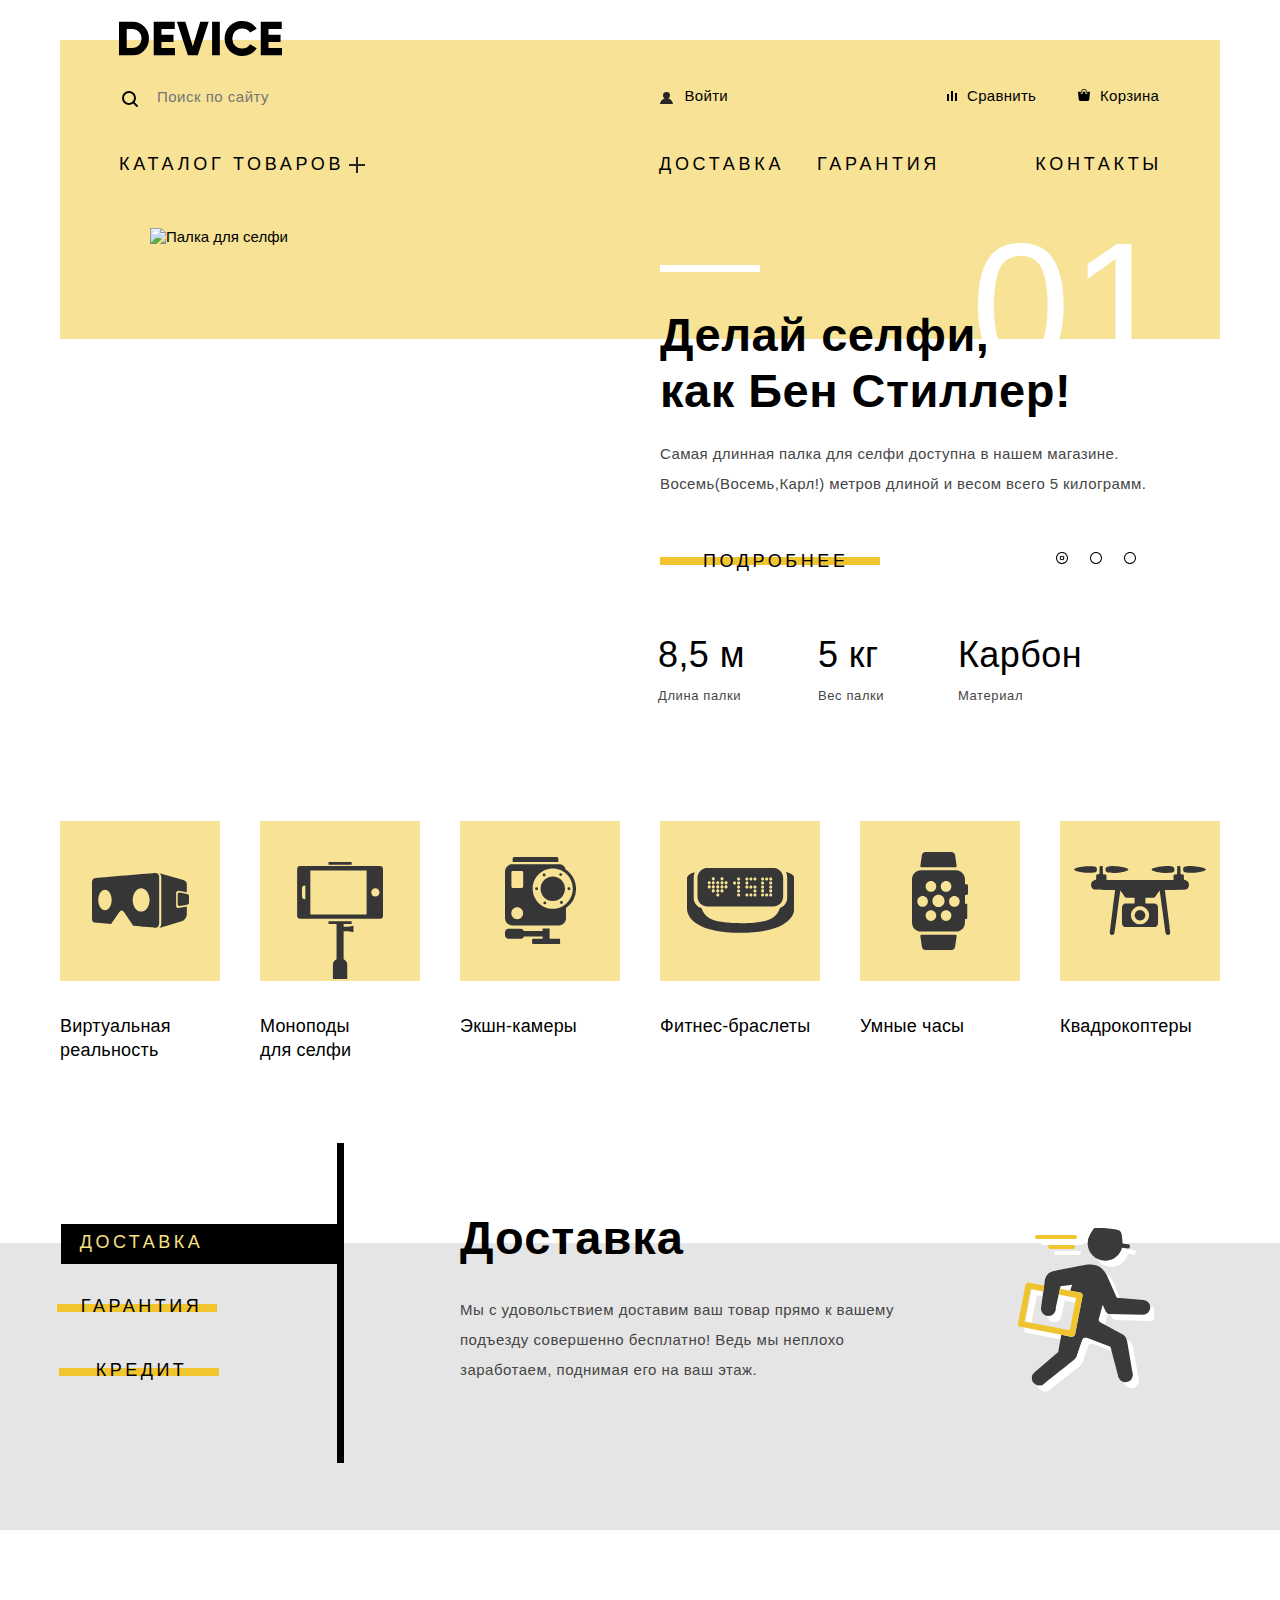
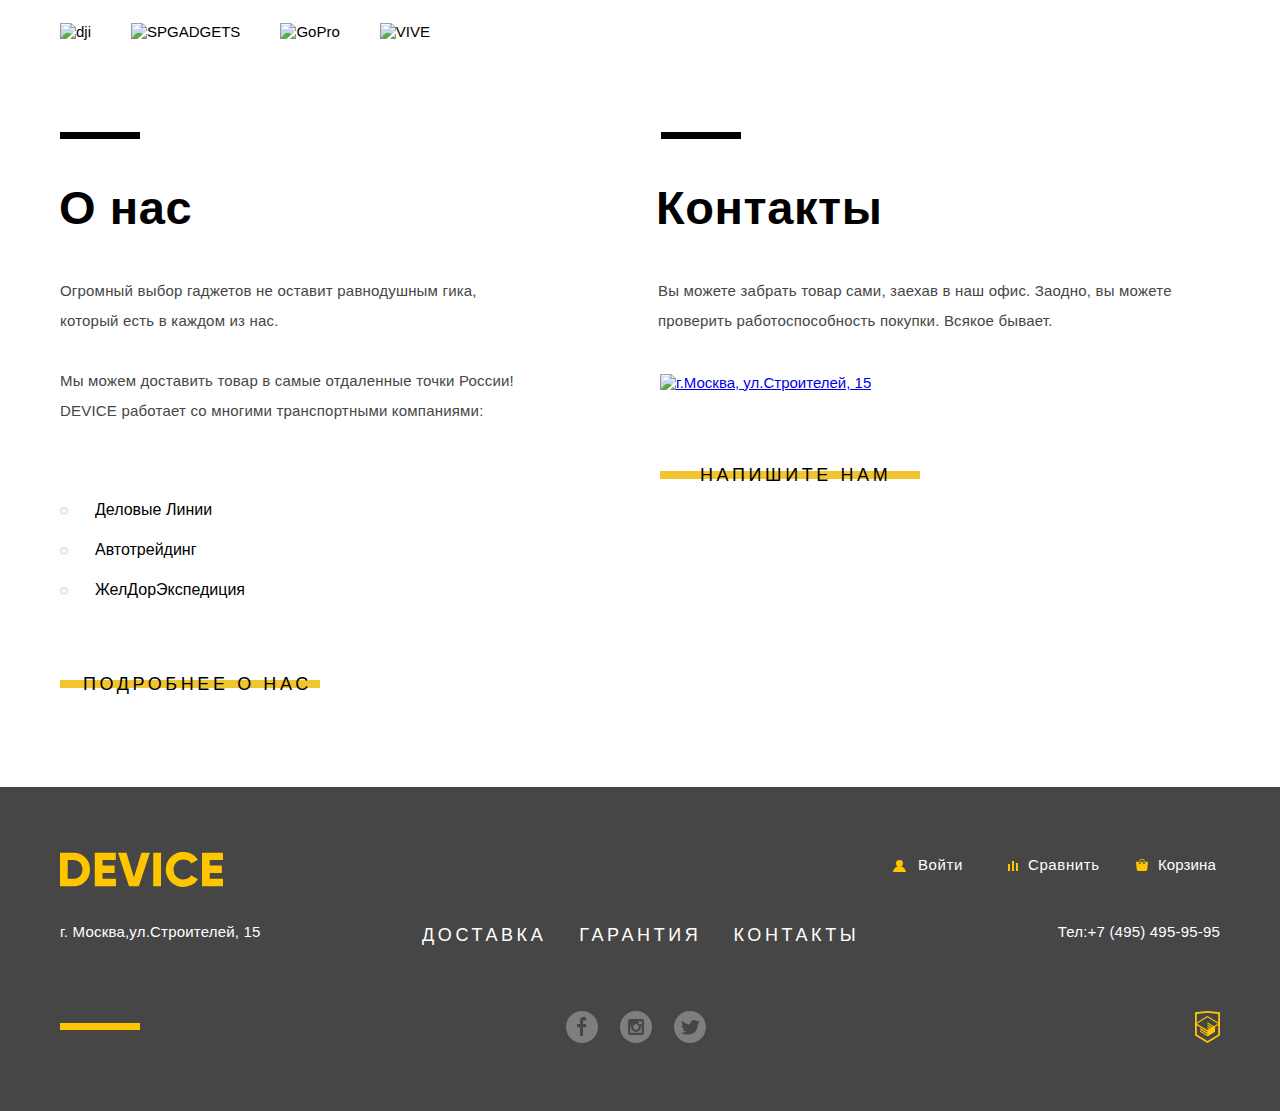
==== commit 62b18765: "Внесены исправления" ====
--- a/index.html
+++ b/index.html
@@ -24,15 +24,15 @@
               </div>
             </form>
             <ul class="user-navigation">
-              <li class="header-login-link header-button">
-                <a href="#"><span>Войти</span></a>
+              <li class="header-login-link index-header-button">
+                <a class="header-profile-link" href="#">Войти</a>
               </li>
             </ul>
             <a class="compare-button header-button" href="#">
-              <span>Сравнить</span>
+              Сравнить
             </a>
             <a class="basket-button header-button" href="#">
-              <span>Корзина</span>
+              Корзина
             </a>
           </div>
           <ul class="services-navigation-header">
@@ -102,7 +102,7 @@
             <span class="slider-number">02</span>
             <div class="slider-text-container">
               <b class="slider-header">Худеем <br> правильно!</b>
-              <p class="slider-text second-slide-text">
+              <p class="slider-text slider-text-wide">
                 Мотивирующие фитнес-браслеты помогут найти в себе силы не пропускать занятия и соблюдать диету.
               </p>
               <a class="moreinfo-button slider-moreinfo-button" href="#">Подробнее</a>
@@ -125,7 +125,7 @@
             <span class="slider-number">03</span>
             <div class="slider-text-container">
               <b class="slider-header">Порхает как бабочка, жалит как пчела!</b>
-              <p class="slider-text third-slide-text">
+              <p class="slider-text slider-text-widest">
                 Этот обычный, на первый взгляд, квадрокоптер оснащен мощным лазером, замаскированный под стандартную камеру.
               </p>
               <a class="moreinfo-button slider-moreinfo-button" href="#">Подробнее</a>
@@ -279,8 +279,8 @@
           </a>
           <div class="footer-navigation-container">
             <ul class="footer-user-navigation">
-              <li class="footer-login-link footer-button">
-                <a href="#">
+              <li class="footer-login-link">
+                <a class="footer-profile-link footer-button" href="#">
                  Войти
                </a>
               </li>
@@ -309,13 +309,13 @@
                 </a>
               </li>
               <li>
-                <a class="social-button" alt="Мы в Инстаграме" href="#">
-                  <img src="img/instagram.svg" alt="" width="32" height="32">
+                <a class="social-button" href="#">
+                  <img src="img/instagram.svg" alt="Мы в Инстаграме" width="32" height="32">
                 </a>
               </li>
               <li>
-                <a class="social-button" alt="Мы в Твиттере" href="#">
-                  <img src="img/twitter.svg" alt="" width="32" height="32">
+                <a class="social-button" href="#">
+                  <img src="img/twitter.svg" alt="Мы в Твиттере" width="32" height="32">
                 </a>
               </li>
             </ul>
--- a/css/style.css
+++ b/css/style.css
@@ -104,12 +104,12 @@
 }
 
 .header-logo[href]:hover,
-.header-button[href]:hover span {
+.header-button:hover {
   opacity: 0.5;
 }
 
 .header-logo[href]:active,
-.header-button[href]:active {
+.header-button:active {
   opacity: 0.2;
 }
 
@@ -152,30 +152,48 @@
           flex-grow: 1;
 }
 
-.header-login-link svg {
-  margin-right: 5px;
-}
-
-.header-login-link span {
+.header-login-link {
   margin-right: 15px;
 }
 
-.header-login-button:hover span {
+.index-header-button {
+  margin-right: 0;
+
+  -ms-flex-preferred-size: 100px;
+      flex-basis: 100px;
+  letter-spacing: 0.3px;
+}
+
+.header-profile-link:hover,
+.header-login-button:hover {
   opacity: 0.5;
 }
 
+.header-profile-link:active,
+.header-login-button:active {
+  opacity: 0.3;
+}
+
 .header-login-link {
   position: relative;
 
   margin-left: 50px;
 }
 
-.header-login-link:before {
+.index-footer-button {
+
+}
+
+.header-profile-link {
+  position: relative;
+}
+
+.header-profile-link::before {
   content: "";
 
   position: absolute;
   left: -25px;
-  top: 11px;
+  top: 5px;
 
   width: 16px;
   height: 18px;
@@ -612,12 +630,12 @@
   width: 490px;
 }
 
-.second-slide-text {
+.slider-text-wide {
   letter-spacing: 0.2px;
   width: 450px;
 }
 
-.third-slide-text {
+.slider-text-widest {
   letter-spacing: 0.2px;
   width: 470px;
 }
@@ -1570,8 +1588,11 @@
   -webkit-box-pack: end;
       -ms-flex-pack: end;
           justify-content: flex-end;
+  flex-wrap: wrap;
 
   margin-right: -20px;
+
+  padding-left: 100px;
 }
 
 .footer-user-navigation {
@@ -1588,18 +1609,26 @@
 }
 
 .footer-login-link {
-  margin-right: 7px;
-
-  position: relative;
-}
-
-.footer-login-link:before {
+  margin-right: 5px;
+
+  position: relative;
+}
+
+.index-footer-button {
+  margin-right: 12px;
+}
+
+.footer-profile-link {
+  position: relative;
+}
+
+.footer-profile-link:before {
   content: "";
 
   position: absolute;
 
   left: -25px;
-  top: 12px;
+  top: 4px;
 
   width: 16px;
   height: 18px;
@@ -1609,12 +1638,8 @@
   z-index: 1;
 }
 
-.footer-login-link span {
-  margin-right: 5px;
-}
-
 .footer-compare-button {
-  width: 131px;
+  width: 130px;
 
   position: relative;
 }
@@ -1770,7 +1795,7 @@
   opacity: 1;
 }
 
-.footer-social li:active {
+.footer-social img:active {
   opacity: 0.1;
 }
 
@@ -1996,18 +2021,7 @@
 
 .catalog-header {
   margin-left: 152px;
-}
-
-.catalog-header span {
   letter-spacing: 0.5px;
-}
-
-.catalog-header:hover span:last-of-type {
-  opacity: 0.5;
-}
-
-.catalog-header:active span:last-of-type {
-  opacity: 0.2;
 }
 
 /*Main. Site navigation*/
@@ -2377,13 +2391,17 @@
 }
 
 .filter-check-color {
-  display: none;
+  opacity: 0;
+
+  margin-left: -16px;
 }
 
 .filter-color-check-container label {
   position: relative;
 
   padding-left: 18px;
+
+  letter-spacing: 0px;
 }
 
 .filter-color-check-container label::before {
@@ -2391,8 +2409,8 @@
 
   position: absolute;
 
-  width: 30px;
-  height: 30px;
+  width: 23px;
+  height: 23px;
 
   top: -4px;
   left: -22px;
@@ -2405,8 +2423,8 @@
 
   position: absolute;
 
-  width: 30px;
-  height: 30px;
+  width: 23px;
+  height: 23px;
 
   top: -4px;
   left: -22px;
@@ -2414,15 +2432,28 @@
   background: url("../img/checkbox-on.svg") no-repeat 0 0;
 }
 
-.filter-color-check-container li:hover {
+.filter-check-color:focus + label::before,
+.filter-check-color:focus + label::after {
+  outline: 3px solid rgb(59, 153, 252);
+}
+
+.filter-color-check-item:hover {
   opacity: 0.5;
 }
 
-.filter-color-check-container li:active {
+.filter-color-check-item:active {
   opacity: 1;
 }
 
 .filter-check-color:disabled + label {
+  opacity: 0.15;
+}
+
+.filter-color-check-item:hover .filter-check-color:disabled + label {
+  opacity: 0.3;
+}
+
+.filter-color-check-item:active .filter-check-color:disabled + label {
   opacity: 0.15;
 }
 
@@ -2467,11 +2498,14 @@
 }
 
 .filter-bluetooth input[type="radio"] {
-  display: none;
+  opacity: 0;
+
+  margin-left: -16px;
 }
 
 .filter-bluetooth label {
   position: relative;
+
   padding-left: 18px;
 }
 
@@ -2480,8 +2514,8 @@
 
   position: absolute;
 
-  width: 30px;
-  height: 30px;
+  width: 25px;
+  height: 25px;
 
   top: -5px;
   left: -22px;
@@ -2494,8 +2528,8 @@
 
   position: absolute;
 
-  width: 30px;
-  height: 30px;
+  width: 25px;
+  height: 25px;
 
   top: -5px;
   left: -22px;
@@ -2503,21 +2537,34 @@
   background: url("../img/radio-on.svg") no-repeat 0 0;
 }
 
+.filter-check-bluetooth:focus + label::before,
+.filter-check-bluetooth:focus + label::after {
+  outline: 3px solid rgb(59, 153, 252);
+}
+
 .filter-check-bluetooth:checked + label::after {
   content: "";
 
   z-index: 1;
 }
 
-.filter-bluetooth li:hover {
+.filter-bluetooth-item:hover {
   opacity: 0.5;
 }
 
-.filter-bluetooth li:active {
+.filter-bluetooth-item:active {
   opacity: 1;
 }
 
 .filter-check-bluetooth:disabled + label {
+  opacity: 0.15;
+}
+
+.filter-bluetooth-item:hover .filter-check-bluetooth:disabled + label {
+  opacity: 0.3;
+}
+
+.filter-bluetooth-item:active .filter-check-bluetooth:disabled + label {
   opacity: 0.15;
 }
 
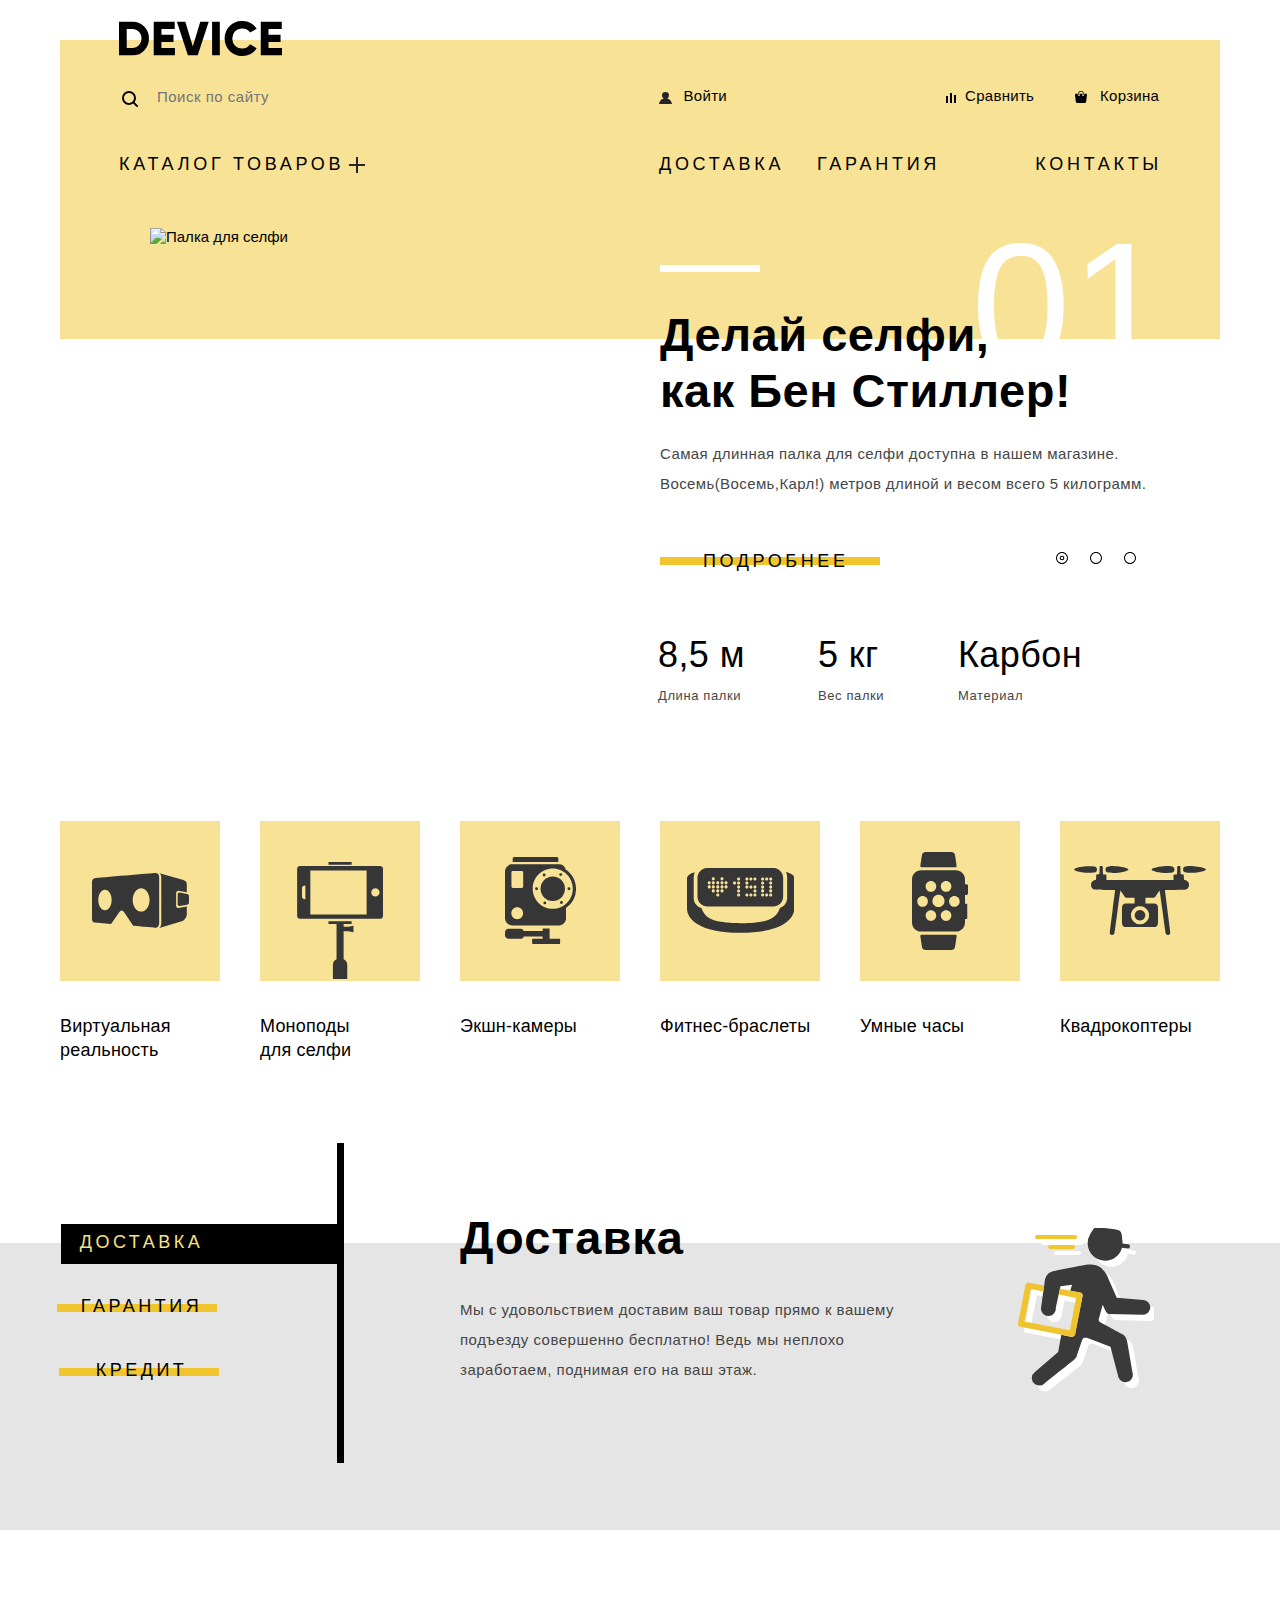
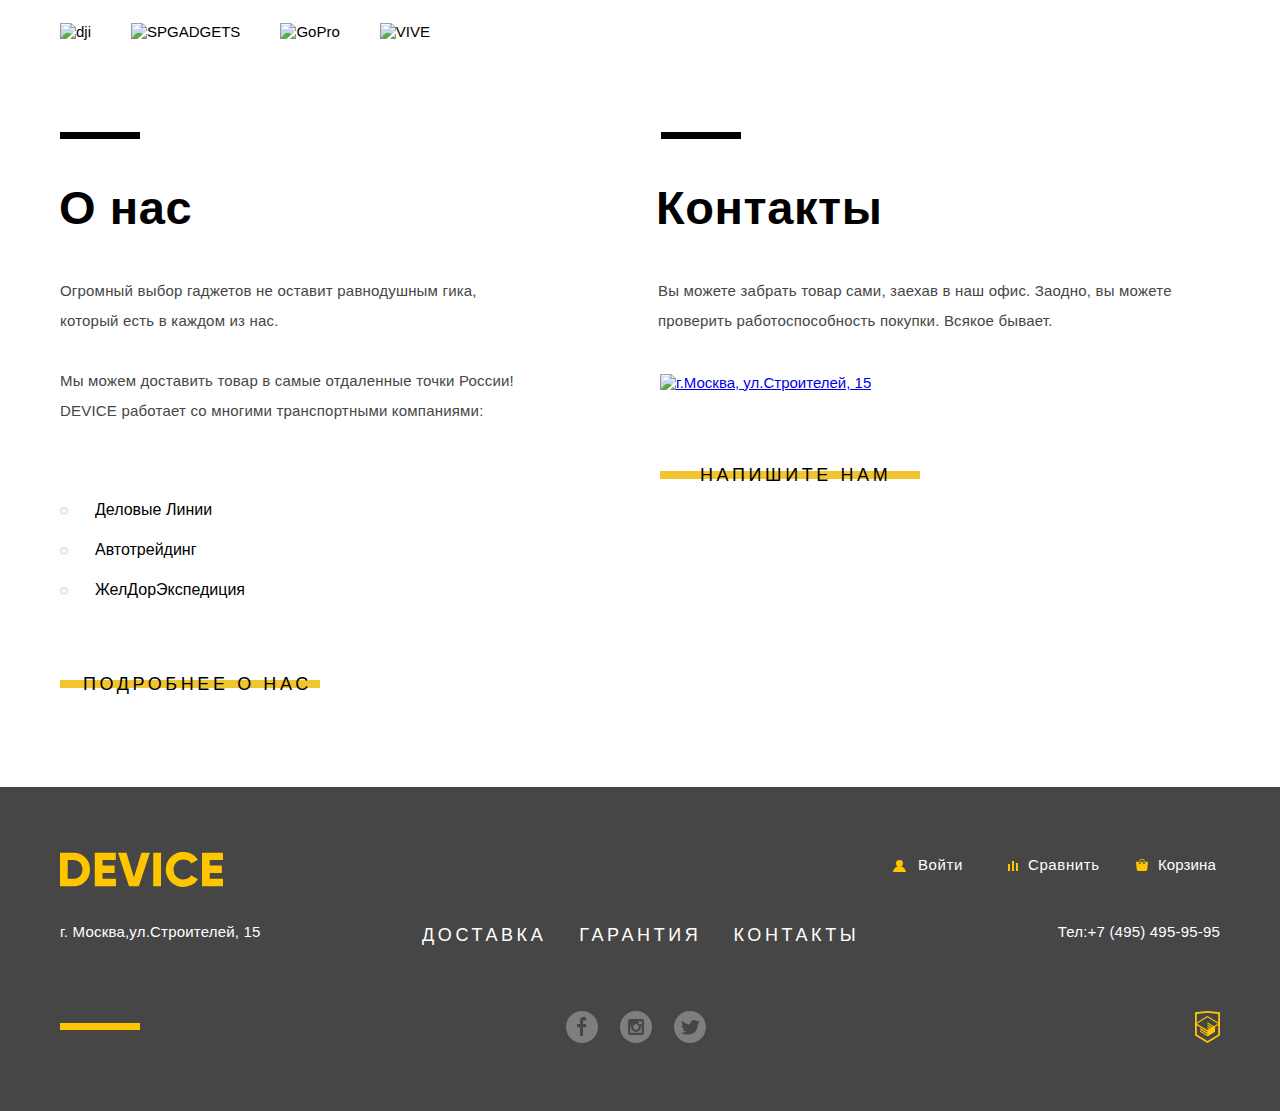
==== commit 758bf64f: "Внесены исправления, сделана минификация" ====
--- a/index.html
+++ b/index.html
@@ -4,7 +4,7 @@
   <meta charset="UTF-8">
   <title>HTML Academy: Девайс - Главная страница</title>
   <link href="css/normalize.css" rel="stylesheet">
-  <link href="css/style.css" rel="stylesheet">
+  <link href="css/style.min.css" rel="stylesheet">
 </head>
 <body>
   <div class="index-body-container">
--- a/css/style.min.css
+++ b/css/style.min.css
@@ -0,0 +1 @@
+﻿@font-face{font-family:"GilroyExtraBold";src:url(../fonts/gilroyextrabold.woff2) format("woff2");src:url(../fonts/gilroyextrabold.woff) format("woff");font-weight:700;font-style:normal}@font-face{font-family:"GilroyLight";src:url(../fonts/gilroylight.woff2) format("woff2");src:url(../fonts/gilroylight.woff) format("woff");font-weight:400;font-style:normal}@font-face{font-family:"OpenSans";src:url(../fonts/opensans.woff2) format("woff2");src:url(../fonts/opensans.woff) format("woff");font-weight:400;font-style:normal}@font-face{font-family:"OpenSansLight";src:url(../fonts/opensanslight.woff2) format("woff2");src:url(../fonts/opensanslight.woff) format("woff");font-weight:400;font-style:normal}.visually-hidden:not(:focus):not(:active),input[type=checkbox].visually-hidden,input[type=radio].visually-hidden{position:absolute;width:1px;height:1px;margin:-1px;border:0;padding:0;white-space:nowrap;-webkit-clip-path:inset(100%);clip-path:inset(100%);clip:rect(0 0 0 0);overflow:hidden}body{margin:0;padding:0;font-family:"OpenSans","Arial",sans-serif;font-size:15px}img{max-width:100%;height:auto}.body-container{width:1160px;margin-left:auto;margin-right:auto;position:relative}.header ul{list-style:none}.header a{text-decoration:none;color:#000}.header{width:1160px;margin-top:40px;background-color:#f7e296}.header-logo{position:relative;top:-19px;left:59px}.header-button,.header-button a{line-height:30px}.header-button:hover,.header-logo[href]:hover{opacity:.5}.header-button:active,.header-logo[href]:active{opacity:.2}.header-menu-container{display:-webkit-box;display:-ms-flexbox;display:flex;-webkit-box-pack:justify;-ms-flex-pack:justify;justify-content:space-between;-ms-flex-wrap:wrap;flex-wrap:wrap;line-height:30px;padding-left:30px}.header-button{-ms-flex-preferred-size:100px;flex-basis:100px;letter-spacing:.3px;padding-left:25px}.user-navigation{display:-webkit-box;display:-ms-flexbox;display:flex;-webkit-box-pack:center;-ms-flex-pack:center;justify-content:center;padding-left:115px;margin:3px 0 0;-webkit-box-flex:1;-ms-flex-positive:1;flex-grow:1}.index-header-button{margin-right:0;-ms-flex-preferred-size:100px;flex-basis:100px;letter-spacing:.3px}.header-login-button:hover,.header-profile-link:hover{opacity:.5}.header-login-button:active,.header-profile-link:active,.search-form-button:active span{opacity:.3}.header-login-link{position:relative;margin-left:75px}.header-profile-link,.search-form{position:relative}.header-profile-link::before,.search-form::before{content:"";position:absolute;width:16px;height:18px;z-index:1}.header-profile-link::before{background:url(../img/user.svg) no-repeat 0 0;left:-25px;top:5px}.search-form{font-size:0}.search-form::before{left:32px;top:13px;background:url(../img/search.svg) no-repeat 0 0}.search-form-input-container{position:relative;min-width:450px;margin-top:-5px;margin-left:27px;margin-right:-230px}.search-form-input{height:50px;width:360px;padding:0 0 0 40px;font-size:15px;line-height:50px;letter-spacing:.5px;vertical-align:top;background-color:#f7e296;border:0;border-bottom:2px solid transparent;outline:0}.search-form-input:focus{border-bottom-color:#000}.search-input::-webkit-input-placeholder{color:#000;opacity:.3}.search-input:-ms-input-placeholder,.search-input::-ms-input-placeholder{color:#000;opacity:.3}.search-input::placeholder{color:#000;opacity:.3}.search-form-input:hover::-webkit-input-placeholder{opacity:.6}.search-form-input:hover:-ms-input-placeholder,.search-form-input:hover::-ms-input-placeholder{opacity:.6}.search-form-input:hover::placeholder{opacity:.6}.search-form-input:focus::-webkit-input-placeholder{opacity:1}.search-form-input:focus:-ms-input-placeholder,.search-form-input:focus::-ms-input-placeholder{opacity:1}.search-form-input:focus::placeholder{opacity:1}.search-form-button{display:none;height:50px;padding:0 20px;font-size:15px;line-height:1;vertical-align:middle;background-color:transparent;border:2px solid #000}.search-form-button:active,.search-form-button:hover,.search-form-input:focus~.search-form-button{display:inline-block;vertical-align:middle}.search-form-button:hover{color:#fff;background-color:#000}.basket-button,.compare-button{position:relative;margin-top:3px;margin-right:10px}.basket-button::before,.compare-button::before{content:"";position:absolute;width:16px;height:18px}.compare-button::before{background:url(../img/compare.svg) no-repeat 0 0;left:6px;top:12px}.basket-button{margin-right:20px}.basket-button::before{left:0;top:10px;background:url(../img/cart.svg) no-repeat 0 0}.services-navigation-header{display:-webkit-box;display:-ms-flexbox;display:flex;-ms-flex-wrap:wrap;flex-wrap:wrap;font-family:"GilroyExtraBold","Arial",sans-serif;font-size:18px;line-height:24px;letter-spacing:3.7px;text-transform:uppercase;margin:0;padding:29px 22px 0 59px}.goods-menu a[href]:hover,.goods-menu:first-child:hover::before{opacity:.5}.goods-menu a[href]:active,.goods-menu:first-child:active::before{opacity:.2}.goods-menu .goods-menu-items-container{font-family:"OpenSansLight","Arial",sans-serif;font-size:15px;line-height:36px;letter-spacing:.4px;text-transform:none}.goods-menu:first-child{-ms-flex-preferred-size:250px;flex-basis:250px;margin-right:290px;position:relative}.goods-menu:first-child::before{content:"";position:absolute;left:230px;top:5px;width:16px;height:18px;background:url(../img/plus.svg) no-repeat 0 0}.goods-menu:first-child::after{content:"";width:1160px;height:163px;top:24px;left:-59px;position:absolute;background-color:#f7e296;display:none}.goods-menu:first-child:hover .goods-menu-items-container{display:-webkit-box;display:-ms-flexbox;display:flex}.goods-menu:first-child:hover::after{display:block;z-index:2}.goods-menu{margin-right:30px}.goods-menu:nth-child(2){-ms-flex-preferred-size:120px;flex-basis:120px;margin-right:33px}.goods-menu:nth-child(3){-ms-flex-preferred-size:110px;flex-basis:110px;-webkit-box-flex:1.9;-ms-flex-positive:1.9;flex-grow:1.9}.goods-menu:nth-child(4){-ms-flex-preferred-size:120;flex-basis:120;margin-right:36px}.goods-menu ul{margin:0;padding:0}.goods-menu-items-container{display:none;position:absolute;width:1100px;padding-top:21px;margin-left:-60px;padding-left:60px;z-index:10;background-color:#f7e296}.goods-menu ul:first-of-type{display:-webkit-box;display:-ms-flexbox;display:flex;-webkit-box-orient:vertical;-webkit-box-direction:normal;-ms-flex-direction:column;flex-direction:column;min-width:200px;margin-right:40px}.goods-menu ul:nth-of-type(2){min-width:130px;margin-right:70px}.goods-menu ul:nth-of-type(2),.goods-menu ul:nth-of-type(3){display:-webkit-box;display:-ms-flexbox;display:flex;-webkit-box-orient:vertical;-webkit-box-direction:normal;-ms-flex-direction:column;flex-direction:column}.main-container,.main-content{width:1160px;margin-left:auto;margin-right:auto}.main-container,.main-content,.main-services-container{display:block;position:relative}.main-services-container::before{content:"";position:absolute;top:66px;width:100%;height:287px;background-color:#e5e5e5;z-index:-1}.main-container:first-of-type:before{content:"";width:1160px;height:163px;position:absolute;background-color:#f7e296;z-index:-1}.index-main-content ul{list-style:none}.goods-slider{position:relative;margin-bottom:113px}.goods-slider::before{content:"";width:100px;height:7px;position:absolute;top:89px;left:600px;background-color:#fff}.current-slide,.slide{display:-webkit-box;display:-ms-flexbox}.slide{display:none;padding-top:50px}.current-slide{display:flex}.slider-header,.slider-number{font-family:"GilroyExtraBold","Arial",sans-serif}.slider-header{letter-spacing:.5px;width:530px;font-size:47px;line-height:56px}.slider-number{font-size:179px;line-height:179px;color:#fff;position:absolute;top:40px;right:50px}.slider-text{font-family:"OpenSansLight","Arial",sans-serif;font-size:15px;line-height:30px;color:#464646;letter-spacing:.4px;margin-top:20px;width:490px}.slider-text-wide{letter-spacing:.2px;width:450px}.slider-text-widest{letter-spacing:.2px;width:470px}.slider-image-container{min-width:500px;height:500px;margin-top:2px;margin-left:90px}.second-slide-image img{margin-left:25px;margin-top:12px}.third-slide-image{margin-right:-1px}.third-slide-image img{margin-top:65px;margin-left:-60px;min-width:526px;height:334px}.slider-text-container{display:-webkit-box;display:-ms-flexbox;display:flex;-webkit-box-orient:vertical;-webkit-box-direction:normal;-ms-flex-direction:column;flex-direction:column;margin-top:81px;margin-left:10px;z-index:1}.slider-text-container a{margin-top:35px;margin-left:43px}.moreinfo-button{font-family:"GilroyExtraBold","Arial",sans-serif;font-size:18px;line-height:24px;text-decoration:none;text-transform:uppercase;color:#000;letter-spacing:3.6px;border:0;background-color:transparent;position:relative;z-index:1}.slider-moreinfo-button{position:relative;width:150px}.slider-moreinfo-button::before{content:"";position:absolute;width:220px;height:8px;top:8px;left:-43px;background-color:#f0c52e;z-index:-1}.moreinfo-button:hover,.slider-move-buttons button:hover{cursor:pointer}.moreinfo-button:hover::before,.services-slider-buttons a:hover::before{height:40px;top:-8px}.moreinfo-button:active{color:#be9c22}.slider-table-header{font-family:"OpenSansLight","Arial",sans-serif;font-size:13px;line-height:20px;color:#464646;letter-spacing:.6px;text-align:left;width:155px;margin-top:7px}.slider-table-info-text{font-family:"GilroyLight","Arial",sans-serif;font-size:36px;line-height:48px;letter-spacing:.4px;text-align:left;width:155px;margin-top:1px}.second-slide-table-info-text{width:200px;margin-bottom:1px}.slider-table,.slider-table-item{display:-webkit-box;display:-ms-flexbox;display:flex}.slider-table{margin-top:56px;margin-left:-3px}.slider-table-item{-webkit-box-orient:vertical;-webkit-box-direction:reverse;-ms-flex-direction:column-reverse;flex-direction:column-reverse}.slider-table-item:nth-of-type(1){margin-left:1px}.slider-table-item:nth-of-type(2){text-align:left;width:140px;margin-top:1px;margin-left:5px}.slider-move-container{position:absolute;top:359px;right:117px;z-index:100}.popular,.popular-item-list,.slider-move-buttons{display:-webkit-box;display:-ms-flexbox;display:flex}.slider-move-buttons{-webkit-box-align:center;-ms-flex-align:center;align-items:center;width:50px;height:20px}.slider-move-buttons li{margin-right:21px;margin-top:4px}.slider-move-buttons button{background-color:transparent;border:0;width:13px;height:15px;position:relative}.slider-move-button-current::before,.slider-move-button::before{content:"";position:absolute;top:-1px;left:3px;width:13px;height:13px;background-size:12px}.slider-move-button::before{background:url(../img/slider-button-empty.svg) no-repeat 0 0}.slider-move-button-current::before{background:url(../img/slider-button.svg) no-repeat 0 0}.popular-item-container a{font-family:"GilroyExtraBold","Arial",sans-serif;font-size:18px;line-height:24px;text-decoration:none;color:#000;letter-spacing:.2px}.popular,.popular-item-list{-ms-flex-wrap:wrap;flex-wrap:wrap;-webkit-box-pack:start;-ms-flex-pack:start;justify-content:flex-start}.popular{margin-top:51px}.popular-item-list{list-style:none;margin:0;padding:0;min-width:1160px}.popular-item-image{position:relative}.popular-item-text-custom-width{width:100px}.popular-item-container{display:-webkit-box;display:-ms-flexbox;display:flex;-webkit-box-orient:vertical;-webkit-box-direction:normal;-ms-flex-direction:column;flex-direction:column;-ms-flex-wrap:wrap;flex-wrap:wrap;margin-top:173px;margin-bottom:50px;margin-right:40px;-ms-flex-preferred-size:160px;flex-basis:160px}.popular-item-container:nth-of-type(6n){margin-right:0}.popular-item-container:nth-of-type(1) .popular-item-image::before{content:"";position:absolute;top:-193px;width:160px;height:160px;background:#f7e296 url(../img/popular-1.svg) no-repeat 50% 50%}.popular-item-container:nth-of-type(2) .popular-item-image::before{content:"";position:absolute;top:-193px;width:160px;height:160px;background:#f7e296 url(../img/popular-2.svg) no-repeat 50% 95%}.popular-item-container:nth-of-type(3) .popular-item-image::before{content:"";position:absolute;top:-193px;width:160px;height:160px;background:#f7e296 url(../img/popular-3.svg) no-repeat 50% 50%}.popular-item-container:nth-of-type(4) .popular-item-image::before{content:"";position:absolute;top:-193px;width:160px;height:160px;background:#f7e296 url(../img/popular-4.svg) no-repeat 50% 50%}.popular-item-container:nth-of-type(5) .popular-item-image::before{content:"";position:absolute;top:-193px;width:160px;height:160px;background:#f7e296 url(../img/popular-5.svg) no-repeat 50% 50%}.popular-item-container:nth-of-type(6) .popular-item-image::before{content:"";position:absolute;top:-193px;width:160px;height:160px;background:#f7e296 url(../img/popular-6.svg) no-repeat 50% 50%}.popular-item-container .popular-item-image:hover::before{background-color:#f0c52e}.popular-item-container:active{opacity:.3}.popular-item-container div:first-of-type{margin-bottom:25px}.services-slider-buttons a{font-family:"GilroyExtraBold","Arial",sans-serif;font-size:18px;line-height:24px;text-transform:uppercase;letter-spacing:3.5px;text-decoration:none;color:#000;border:0;outline:0;background-color:transparent;position:relative;margin-top:4px}.services-slider-buttons a::before{content:"";position:absolute;width:160px;height:8px;top:8px;background-color:#f0c52e;z-index:-1}.services-slider-buttons .services-slider-button-delivery::before{left:-19px}.services-slider-buttons .services-slider-button-warranty::before{left:-24px}.services-slider-buttons .services-slider-button-credit::before{left:-37px}.services-slider-buttons .current-services-slider-button,.services-slider-buttons a:active{color:#f7e184}.services-slider-buttons .current-services-slider-button::before,.services-slider-buttons a:active::before,.services::before{width:280px;height:40px;top:-8px;background-color:#000}.services,.services-slider-buttons ul{display:-webkit-box;display:-ms-flexbox;display:flex}.services{position:relative;width:1160px;margin:65px auto 150px}.services::before{content:"";position:absolute;top:-34px;left:277px;width:7px;height:320px}.services::after{content:"";position:absolute;top:51px;right:62px;width:140px;height:170px;background:url(../img/delivery.svg) no-repeat 0 0}.services-slider-buttons ul{-webkit-box-orient:vertical;-webkit-box-direction:normal;-ms-flex-direction:column;flex-direction:column;margin:0;padding:0;width:160px}.services-slider-buttons li{margin-top:53px;margin-left:3px;text-align:center}.services-slider-buttons li:nth-of-type(2),.services-slider-buttons li:nth-of-type(3){margin-top:40px;text-align:center}.services-slider-text{display:-webkit-box;display:-ms-flexbox;display:none;-webkit-box-orient:vertical;-webkit-box-direction:normal;-ms-flex-direction:column;flex-direction:column;margin-top:-2px}.services-slider-text h2{font-family:"GilroyExtraBold","Arial",sans-serif;font-size:47px;line-height:48px;letter-spacing:1px;margin-left:240px}.services-slider-text p{font-family:"OpenSansLight","Arial",sans-serif;font-size:15px;line-height:30px;color:#464646;letter-spacing:.5px;margin-left:240px;margin-right:320px;margin-top:-6px;width:440px}.current-services-slide-text,.logotypes,.logotypes-list{display:-webkit-box;display:-ms-flexbox;display:flex}.logotypes{margin-top:223px;margin-bottom:102px}.logotypes-list{-webkit-box-pack:start;-ms-flex-pack:start;justify-content:flex-start;-ms-flex-wrap:wrap;flex-wrap:wrap;margin:0;padding:0}.logotypes-list li{position:relative;margin-right:40px}.logotypes-list li:first-of-type::before{content:"";display:none;position:absolute;width:260px;height:100px;top:0;left:0;background:url(../img/logo-1-colored.png) no-repeat 0 0}.logotypes-list li:nth-of-type(2)::before{content:"";display:none;position:absolute;width:260px;height:100px;top:0;left:0;background:url(../img/logo-2-colored.png) no-repeat 0 0}.logotypes-list li:nth-of-type(3)::before{content:"";display:none;position:absolute;width:260px;height:100px;top:0;left:0;background:url(../img/logo-3-colored.png) no-repeat 0 0}.logotypes-list li:nth-of-type(4)::before{content:"";display:none;position:absolute;width:260px;height:100px;top:0;left:0;background:url(../img/logo-4-colored.png) no-repeat 0 0}.logotypes-list li:hover::before{display:block}.logotypes-list li:nth-child(4n){margin-right:0}.about-us-container{display:-webkit-box;display:-ms-flexbox;display:flex;margin-top:105px;margin-bottom:91px}.about-us-container h2,.about-us-list{font-family:"GilroyExtraBold","Arial",sans-serif}.about-us-container h2{letter-spacing:.6px;margin-left:-1px;font-size:47px;line-height:48px}.about-us-container p{font-family:"OpenSansLight","Arial",sans-serif;font-size:15px;line-height:30px;color:#464646;letter-spacing:.2px}.about-us-list{padding:0;margin:64px 0 0 16px;font-size:16px;line-height:40px;color:#000}.about-us-list li{padding-left:19px;position:relative}.about-us-list li::before{content:"";position:absolute;top:17px;left:-16px;width:4px;height:4px;border:2px solid #e5e5e5;border-radius:50%}.about-us,.contacts{display:-webkit-box;display:-ms-flexbox;display:flex;-webkit-box-orient:vertical;-webkit-box-direction:normal;-ms-flex-direction:column;flex-direction:column;position:relative}.about-us{margin-right:137px}.about-us::before,.contacts::before{content:"";width:80px;height:7px;position:absolute;top:-13px;background-color:#000}.contacts::before{left:4px}.about-us p{padding:0;margin:5px 0 0}.contacts p{padding:0;margin:5px 0 38px 1px;width:550px}.about-us p:first-of-type{width:460px;margin-bottom:25px}.about-us p:nth-of-type(2){width:460px}.contacts .map-container{margin-left:3px}.about-us-button{margin-top:62px;margin-left:23px;width:230px;position:relative}.about-us-button::before,.contacts-button::before{content:"";position:absolute;width:260px;height:8px;top:8px;left:-23px;background-color:#f0c52e;z-index:-1}.contacts-button{margin-top:72px;margin-left:43px;width:210px}.contacts-button::before{left:-40px}.footer,.footer-container{width:100%;background-color:#464646}.footer{width:1160px;margin-left:auto;margin-right:auto;padding-bottom:50px;display:block;position:relative}.footer ul{list-style:none}.footer-button,.footer-button a{text-decoration:none;font-family:"OpenSansLight","Arial",sans-serif;font-size:15px;line-height:36px;color:#fff;letter-spacing:.6px}.footer-button:hover,.footer-logo[href]:hover,.services-navigation-footer a:hover{opacity:.5}.footer-button:active,.footer-logo[href]:active,.services-navigation-footer a:active{opacity:.2}.footer-navigation{padding-top:45px;position:relative}.footer-logo{position:absolute;top:65px;fill:#ffc600}.footer::before{content:"";position:absolute;left:0;bottom:81px;width:80px;height:7px;background-color:#ffc600}.footer-navigation-container,.footer-user-navigation{display:-webkit-box;display:-ms-flexbox;display:flex;-webkit-box-align:center;-ms-flex-align:center;align-items:center}.footer-navigation-container{-webkit-box-pack:end;-ms-flex-pack:end;justify-content:flex-end;-ms-flex-wrap:wrap;flex-wrap:wrap;padding-left:100px;margin-right:-20px}.footer-user-navigation{margin-right:60px}.footer-login-link{padding:0;margin:0 5px 0 0;position:relative}.footer-navigation-container a{margin:0;padding:0}.index-footer-button{margin-right:12px}.footer-profile-link{position:relative}.footer-compare-button::before,.footer-profile-link:before{content:"";position:absolute;width:16px;height:18px;z-index:1}.footer-profile-link:before{background:url(../img/user-footer.svg) no-repeat 0 0;left:-25px;top:4px}.footer-compare-button{width:130px;position:relative}.footer-compare-button::before{left:-20px;top:14px;background:url(../img/compare-footer.svg) no-repeat 0 0}.footer-basket-button{width:82px;letter-spacing:.1px;position:relative}.footer-basket-button::before{content:"";position:absolute;left:-22px;top:12px;width:16px;height:18px;background:url(../img/cart-footer.svg) no-repeat 0 0;z-index:1}.services-navigation-footer a{font-family:"GilroyExtraBold","Arial",sans-serif;font-size:18px;line-height:24px;text-decoration:none;text-transform:uppercase;color:#fff;letter-spacing:3.6px}.footer-contacts-and-services-container{display:-webkit-box;display:-ms-flexbox;display:flex;-webkit-box-align:center;-ms-flex-align:center;align-items:center}.footer-contacts-and-services-container p{font-family:"OpenSansLight","Arial",sans-serif;font-size:15px;line-height:30px;color:#fff;letter-spacing:.2px;margin-top:19px}.footer-contacts-and-services-container p:first-of-type{margin-right:103px}.services-navigation-footer{display:-webkit-box;display:-ms-flexbox;display:flex;-webkit-box-pack:center;-ms-flex-pack:center;justify-content:center;margin-top:25px;-webkit-box-flex:1;-ms-flex-positive:1;flex-grow:1}.services-navigation-footer li{margin-right:33px}.services-navigation-footer li:nth-of-type(1){margin-left:-3px}.services-navigation-footer li:nth-of-type(3){margin-right:177px;margin-left:-1px}.footer-social,.footer-social-container{display:-webkit-box;display:-ms-flexbox;display:flex;width:1160px}.footer-social-container{-webkit-box-align:center;-ms-flex-align:center;align-items:center;margin-top:34px;-webkit-box-pack:end;-ms-flex-pack:end;justify-content:flex-end}.footer-social{-webkit-box-pack:center;-ms-flex-pack:center;justify-content:center;margin-right:auto;margin-left:auto}.footer-social li{margin-right:22px;opacity:.3}.footer-social li:hover,.write-us-popup-close:hover{opacity:1}.footer-social img:active{opacity:.1}.academy-logo{bottom:0;right:140px}.academy-logo img:hover{opacity:.5}.academy-logo img:active{opacity:.2}.write-us-popup{display:none;position:absolute;width:960px;height:555px;top:0;bottom:0;left:0;right:0;margin:auto;-webkit-box-shadow:0 10px 25px 0 #d5d5d5;box-shadow:0 10px 25px 0 #d5d5d5;background-color:#fff;z-index:999}.write-us-popup-container{position:relative}.write-us-popup-close{position:absolute;top:-80px;right:20px;width:55px;height:55px;font-size:0;background-color:transparent;background:url(../img/modal-close.svg) no-repeat 0 0;border:0;opacity:.5;cursor:pointer}.write-us-popup-close:active{opacity:.3}.write-us-form{width:765px;height:380px;margin-left:auto;margin-right:auto;margin-top:100px}.write-us-form,.write-us-input-container div{display:-webkit-box;display:-ms-flexbox;display:flex;-webkit-box-orient:vertical;-webkit-box-direction:normal;-ms-flex-direction:column;flex-direction:column}.write-us-input-container div:first-of-type{margin-right:39px}.write-us-input-container{display:-webkit-box;display:-ms-flexbox;display:flex;margin-bottom:40px}.write-us-form input,.write-us-form textarea{font-family:"OpenSans","Arial",sans-serif;font-size:14px;line-height:18px}.write-us-input-container input{min-height:50px;width:360px;height:50px;background-color:#f2f2f2;border:0;text-indent:20px}.write-us-form textarea:hover,.write-us-input-container input:hover{background-color:#eaeaea}.write-us-form textarea:focus,.write-us-input-container input:focus{background-color:#fff;outline:3px solid #f0c52e}.write-us-input-container input:invalid{background-color:#f6dada}.write-us-form textarea{width:760px;height:145px;margin-bottom:50px;background-color:#f2f2f2;border:0;resize:none;text-indent:20px;padding-top:15px}.write-us-form input::-webkit-input-placeholder,.write-us-form textarea::-webkit-textarea-placeholder{opacity:.3}.write-us-form input::-moz-placeholder,.write-us-form textarea::-moz-placeholder{opacity:.3}.write-us-form input:-ms-input-placeholder,.write-us-form textarea:-ms-textarea-placeholder{opacity:.3}.write-us-form button{width:130px;margin-left:30px}.write-us-form-button::before{content:"";position:absolute;width:200px;height:8px;top:8px;left:-30px;background-color:#f0c52e;z-index:-1}.write-us-form label{font-family:"GilroyExtraBold","Arial",sans-serif;font-size:18px;line-height:24px;font-weight:700;margin-bottom:5px} /*!!!!!!!!!!!!!!!! CONTENT PAGE !!!!!!!!!!!!!!!!!!!!*/ .catalog-header{margin-left:172px;margin-right:12px}.site-navigation h1{font-family:"GilroyExtraBold","Arial",sans-serif;font-size:47px;line-height:56px;letter-spacing:.5px;padding-left:60px}.site-navigation ul{display:-webkit-box;display:-ms-flexbox;display:flex;margin-top:-11px;margin-left:4px;list-style:none}.site-navigation li{margin-right:13px;position:relative}.site-navigation li:not(:last-of-type)::before{content:"";position:absolute;top:10px;right:-12px;width:5px;height:10px;background:url(../img/nav-arrow.svg) no-repeat 0 0}.filter-cost-form label,.site-navigation a{font-family:"OpenSansLight","Arial",sans-serif;font-size:14px}.site-navigation a{text-decoration:none;color:#000;opacity:.3;padding-right:11px;padding-left:15px;line-height:24px}.site-navigation a[href]:hover{opacity:1}.site-navigation a[href]:active{opacity:.1}.catalog-main-content{margin-top:83px;padding-bottom:29px;display:block;position:relative}.site-navigation::before{content:"";width:1160px;height:52px;top:-85px;position:absolute;background-color:#f7e296;z-index:-1}.catalog-main-content-container,.filter{display:-webkit-box;display:-ms-flexbox;display:flex;position:relative}.filter{-webkit-box-orient:vertical;-webkit-box-direction:normal;-ms-flex-direction:column;flex-direction:column;margin-bottom:-29px;padding-left:59px;padding-top:10px;padding-right:70px;min-width:200px;background-color:#eee;margin-top:-10px}.filter::after,.filter::before{content:"";top:0;position:absolute}.filter::after{right:0;width:100vw;background-image:-webkit-linear-gradient(#dbdbdb 70px,#efefef 70px);background-image:-o-linear-gradient(#dbdbdb 70px,#efefef 70px);background-image:linear-gradient(#dbdbdb 70px,#efefef 70px);height:100%;z-index:-1}.filter::before{width:468px;height:70px;left:-139px;background-color:#dcdcdc;z-index:1}.catalog-main-content-container{margin-top:55px}.catalog-main-content-container::before{content:"";width:200px;height:2px;top:130px;left:60px;position:absolute;background-color:#000;z-index:1}.catalog-main-content-inner-container,.cost-form-buttons-container>div{display:-webkit-box;display:-ms-flexbox;display:flex;-webkit-box-orient:vertical;-webkit-box-direction:normal;-ms-flex-direction:column;flex-direction:column}.filter h2,.filter h3,.sort h2{font-family:"GilroyExtraBold","Arial",sans-serif;line-height:24px}.filter h2,.sort h2{letter-spacing:3.8px;text-transform:uppercase;z-index:1;font-size:16px}.filter h3{font-size:18px}.filter-cost-form label{line-height:40px;letter-spacing:.3px}.filter-cost-form .cost-form-range-button{min-width:22px;min-height:22px;width:22px;background:url(../img/filter-button.svg) no-repeat 0 0;border:0}.cost-form-buttons-container button:hover{-webkit-transform:scale(1.07);-ms-transform:scale(1.07);transform:scale(1.07);cursor:pointer}.filter-cost-form input[type=number]{border:0;background-color:transparent;-moz-appearance:textfield;opacity:.15;width:60px;height:15px}.filter-cost-form input[type=number]::-webkit-inner-spin-button,.filter-cost-form input[type=number]::-webkit-outer-spin-button{-webkit-appearance:none}.cost-form-buttons-container{display:-webkit-box;display:-ms-flexbox;display:flex;padding-top:8px;height:50px;margin-right:-52px;position:relative;z-index:1}.cost-form-buttons-container label{opacity:.15}.cost-form-buttons-container>div:last-of-type{-webkit-box-align:center;-ms-flex-align:center;align-items:center}.cost-button div{display:-webkit-box;display:-ms-flexbox;display:flex}.cost-form-right-button-container div{text-indent:20px}.cost-button label{margin-right:3px;margin-top:-10px}.cost-form-left-button-container{position:relative;z-index:1}.cost-form-right-button-container{z-index:1;margin-left:-10px}.cost-form-left-button-container::after{content:"";width:110px;height:2px;top:9px;left:0;position:absolute;background-color:#91c92f;z-index:-1}.cost-form-buttons-container::after{content:"";width:200px;height:2px;top:17px;left:0;position:absolute;background-color:#dbdbdb}.filter-cost-form{margin-top:73px}.filter-cost-form>div:first-of-type::before{content:"";width:200px;height:2px;top:280px;left:60px;position:absolute;background-color:#000}.filter-cost-form div:first-of-type{margin-bottom:41px}.filter .filter-color-check-container{display:-webkit-box;display:-ms-flexbox;display:flex;-webkit-box-orient:vertical;-webkit-box-direction:normal;-ms-flex-direction:column;flex-direction:column;padding:0;margin:0 0 0 21px;list-style:none}.filter-bluetooth input[type=radio],.filter-check-color{opacity:0;margin-left:-16px}.filter-color-check-container label{position:relative;padding-left:18px;letter-spacing:0}.filter-color-check-container label::before{content:"";position:absolute;width:23px;height:23px;top:-4px;left:-22px;background:url(../img/checkbox-off.svg) no-repeat 0 0}.filter-color-check-container label::after{content:none;position:absolute;width:23px;height:23px;top:-4px;left:-22px;background:url(../img/checkbox-on.svg) no-repeat 0 0}.filter-check-color:focus+label::after,.filter-check-color:focus+label::before{opacity:.3}.filter-color-check-item:hover{opacity:.5}.filter-color-check-item:active{opacity:1}.filter-color-check-item:hover .filter-check-color:disabled+label{opacity:.3}.filter-check-bluetooth:disabled+label,.filter-check-color:disabled+label,.filter-color-check-item:active .filter-check-color:disabled+label{opacity:.15}.filter-check-color:checked+label::after{content:"";z-index:1}.filter-cost-form div:nth-of-type(2){margin-bottom:43px}.filter-cost-form div:nth-of-type(3)::before{content:"";width:200px;height:2px;top:565px;left:60px;position:absolute;background-color:#000}.filter-bluetooth{display:-webkit-box;display:-ms-flexbox;display:flex;-webkit-box-orient:vertical;-webkit-box-direction:normal;-ms-flex-direction:column;flex-direction:column;padding:0;margin:0 0 0 21px;list-style:none}.filter-bluetooth label{position:relative;padding-left:18px}.filter-bluetooth label::before{content:"";position:absolute;width:25px;height:25px;top:-5px;left:-22px;background:url(../img/radio-off.svg) no-repeat 0 0}.filter-bluetooth label::after{content:none;position:absolute;width:25px;height:25px;top:-5px;left:-22px;background:url(../img/radio-on.svg) no-repeat 0 0}.filter-check-bluetooth:focus+label::after,.filter-check-bluetooth:focus+label::before{opacity:.3}.filter-check-bluetooth:checked+label::after{content:"";z-index:1}.filter-bluetooth-item:hover,.sort-buttons-container a:hover{opacity:.5}.filter-bluetooth-item:active,.sort-buttons-container .filter-sort-button-active,.sort-buttons-container a:active{opacity:1}.filter-bluetooth-item:hover .filter-check-bluetooth:disabled+label{opacity:.3}.filter-bluetooth-item:active .filter-check-bluetooth:disabled+label{opacity:.15}.filter-cost-form div:last-of-type{margin-bottom:39px}.filter-apply-button{margin-left:32px;margin-bottom:50px}.filter-apply-button::before{content:"";position:absolute;width:200px;height:8px;top:8px;left:-33px;background-color:#f0c52e;z-index:-1}.filter-apply-button:hover::before,.to-basket-button:hover::before{height:40px;top:-8px}.sort{display:-webkit-box;display:-ms-flexbox;display:flex;min-height:70px;margin-top:-10px;padding-left:22px;text-decoration:none;background-color:#eee}.catalog-body-container,.index-body-container,.sort{position:relative}.catalog-body-container::after{content:"";position:absolute;top:145px;right:0;width:100%;height:70px;background-color:#efefef;z-index:-2}.sort h2{-ms-flex-item-align:center;-ms-grid-row-align:center;align-self:center;margin-right:10px}.sort-buttons-container{display:-webkit-box;display:-ms-flexbox;display:flex;margin-left:48px}.filter-sort_by-container{margin-right:160px}.filter-sort-ascdesc-container a,.filter-sort_by-container a{opacity:.3;-ms-flex-item-align:center;-ms-grid-row-align:center;align-self:center}.filter-sort_by-container a{font-family:"OpenSans","Arial",sans-serif;font-size:14px;line-height:18px;text-decoration:none;letter-spacing:.2px;color:#000;white-space:nowrap;margin-right:28px}.filter-sort-ascdesc-container,.filter-sort_by-container{display:-webkit-box;display:-ms-flexbox;display:flex;-webkit-box-align:center;-ms-flex-align:center;align-items:center;list-style:none}.filter-sort-ascdesc-container a{margin-right:30px}.filter-sort-asc-button,.filter-sort-desc-button{position:relative}.filter-sort-asc-button::before,.filter-sort-desc-button::before{content:"";position:absolute;top:5px;left:0;width:11px;height:11px}.filter-sort-asc-button::before{background:url(../img/icon-up-dir.svg) no-repeat 0 0}.filter-sort-desc-button::before{background:url(../img/icon-down-dir.svg) no-repeat 0 0}.catalog-content,.product-description-table-item{display:-webkit-box;display:-ms-flexbox;display:flex}.catalog-content{-ms-flex-wrap:wrap;flex-wrap:wrap;margin-left:71px;margin-top:69px;max-width:820px}.product-description-table-item{-webkit-box-pack:justify;-ms-flex-pack:justify;justify-content:space-between;width:350px}.product-description-table-header{font-family:"GilroyExtraBold","Arial",sans-serif;font-size:18px;line-height:24px;letter-spacing:.25px;text-align:left;max-width:260px;margin-left:-1px}.product-description-table-header-custom-width{width:180px}.product-description-table-info-text{font-family:"GilroyLight","Arial",sans-serif;font-size:16px;line-height:24px;opacity:.7;letter-spacing:.8px;text-align:right;margin-right:-13px}.product-description{margin-top:32px}.product-description a{text-decoration:none;color:#000}.pagination-list a[href]:hover,.product-card-image-container:hover .product-image-container,.product-description a:hover{opacity:.5}.product-description a:active{opacity:.2}.product-image-container{width:360px;height:380px;background-color:#eee;position:relative}.product-card .product-card-buttons-container{display:none;-webkit-box-orient:vertical;-webkit-box-direction:normal;-ms-flex-direction:column;flex-direction:column;position:absolute;top:38%;left:21%;width:210px}.product-card-buttons-container a{text-decoration:none;color:#000;text-align:center}.to-basket-button{margin-bottom:15px}.to-compare-button{border:0;background:0 0;font-family:"OpenSansLight","Arial",sans-serif;font-size:13px;line-height:36px;opacity:.3}.pagination-list a[href]:active,.to-compare-button:hover{opacity:1}.to-compare-button:active{opacity:.1}.to-basket-button::before{content:"";position:absolute;width:200px;height:8px;top:8px;left:5px;background-color:#f0c52e;z-index:-1}.product-card-image-container:hover .product-card-buttons-container{display:-webkit-box;display:-ms-flexbox;display:flex}.product-card-label-new{position:absolute;top:30px;right:25px;border:3px solid #000;border-radius:50%;padding:15px 13px;font-family:"GilroyExtraBold","Arial",sans-serif;font-size:14px;line-height:24px;letter-spacing:.5px;opacity:.15}.product-card{margin-right:40px;margin-bottom:46px;position:relative}.product-card:nth-of-type(2n){margin-right:0}.pagination,.pagination-list{display:-webkit-box;display:-ms-flexbox;display:flex}.pagination{-webkit-box-pack:justify;-ms-flex-pack:justify;justify-content:space-between;-webkit-box-align:center;-ms-flex-align:center;align-items:center;margin-left:70px;width:760px;padding-bottom:10px;margin-bottom:47px;background-color:#ebebeb;margin-top:-10px}.pagination-list{padding-top:3px;margin-top:25px;list-style:none}.pagination-list li{margin-right:32px}.pagination-list a{font-family:"GilroyExtraBold","Arial",sans-serif;font-weight:700;opacity:.3;text-decoration:none;color:#000}.pagination-button-back{padding-left:9px;margin-top:5px}.pagination-button-next{padding-right:9px;margin-top:5px}.pagination-button{font-family:"GilroyExtraBold","Arial",sans-serif;font-size:16px;line-height:24px;text-decoration:none;text-transform:uppercase;color:#000;letter-spacing:3.6px;position:relative;z-index:1}.pagination-button[href]::before{content:"";display:none;position:absolute;width:130px;height:70px;top:-19px;left:-21px;background-color:#d9d9d9;z-index:-1}.pagination-button-next.pagination-button[href]::before{left:-25px}.pagination-button[href]:hover::before{display:block}.pagination-button[href]:active span{opacity:.3}.pagination-button:last-child::before{width:132px}.pagination-button:hover::before{background-color:#d9d9d9}.pagination-button:first-of-type{padding-top:5px;margin-left:22px}.pagination-button:last-of-type{padding-top:5px;margin-right:17px}.pagination-list .pagination-current-page{font-family:"GilroyExtraBold","Arial",sans-serif;font-weight:700;opacity:1}a:not([href]){cursor:default}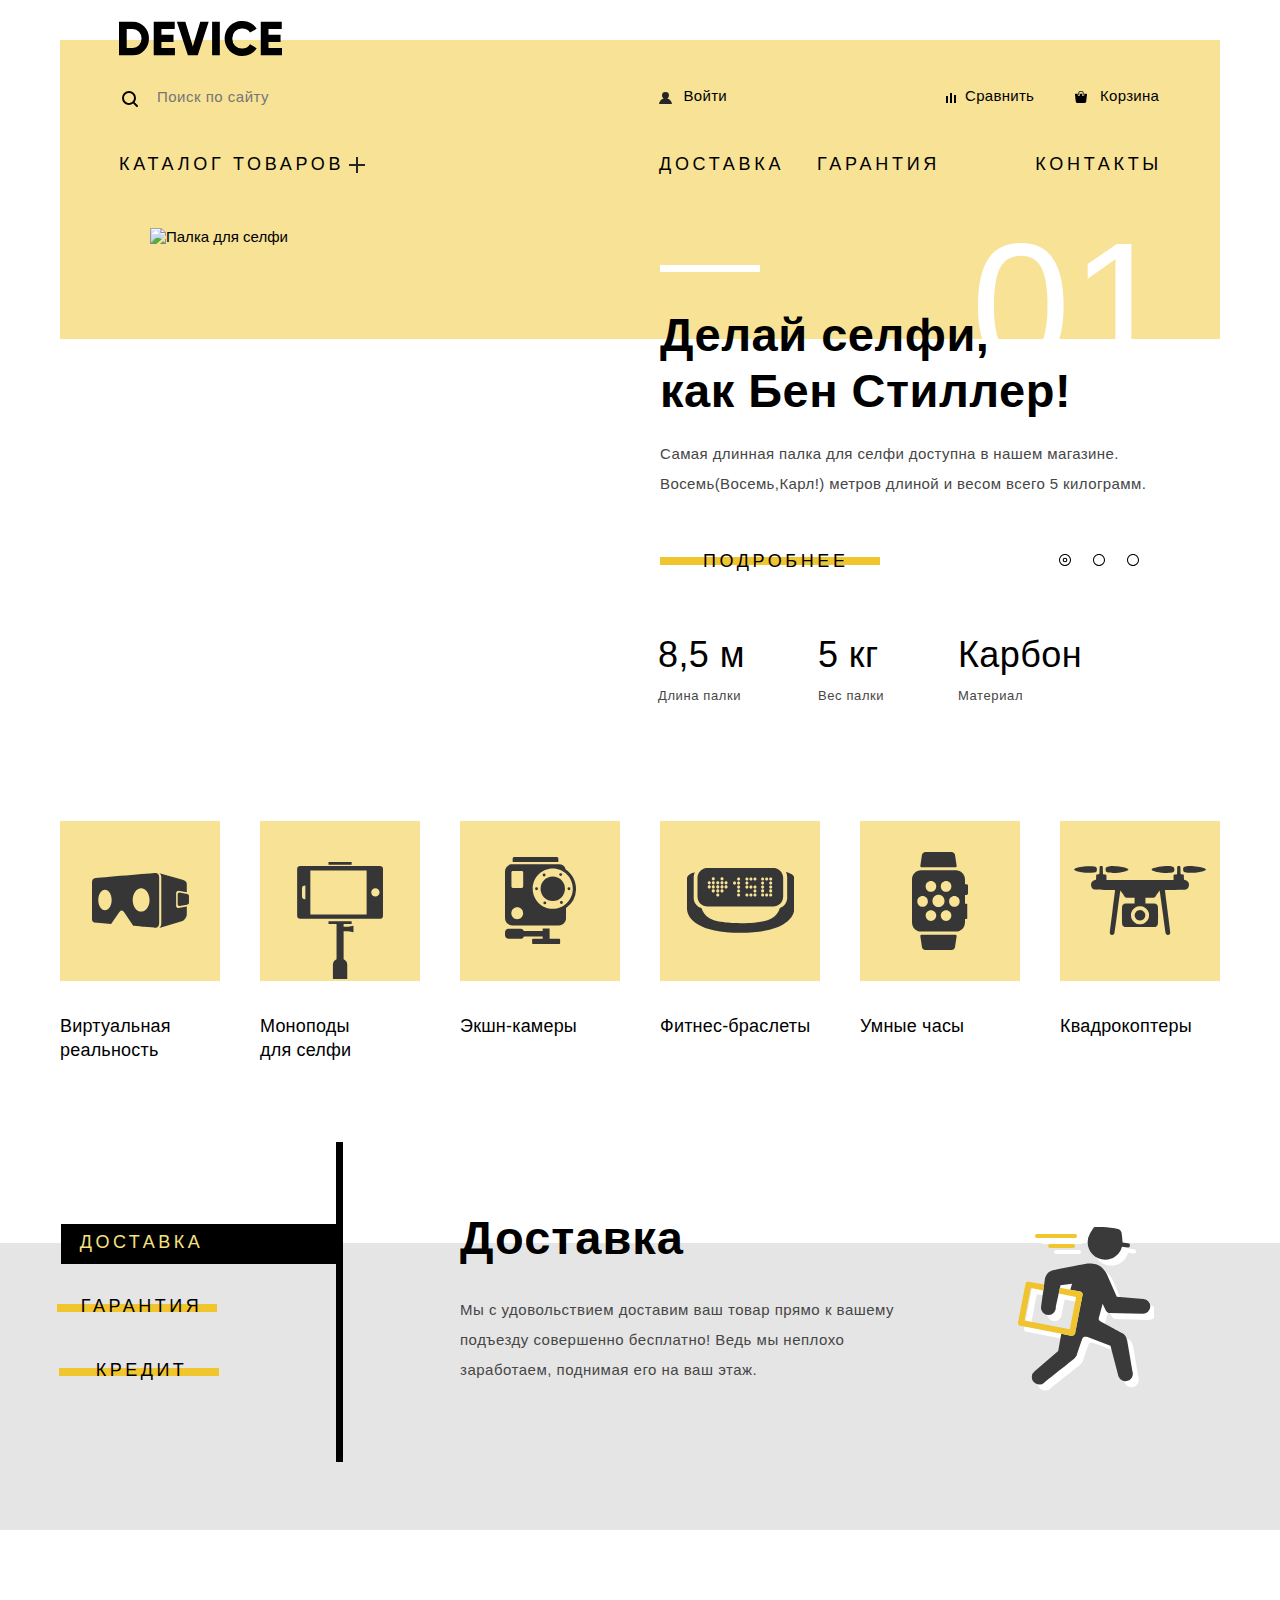
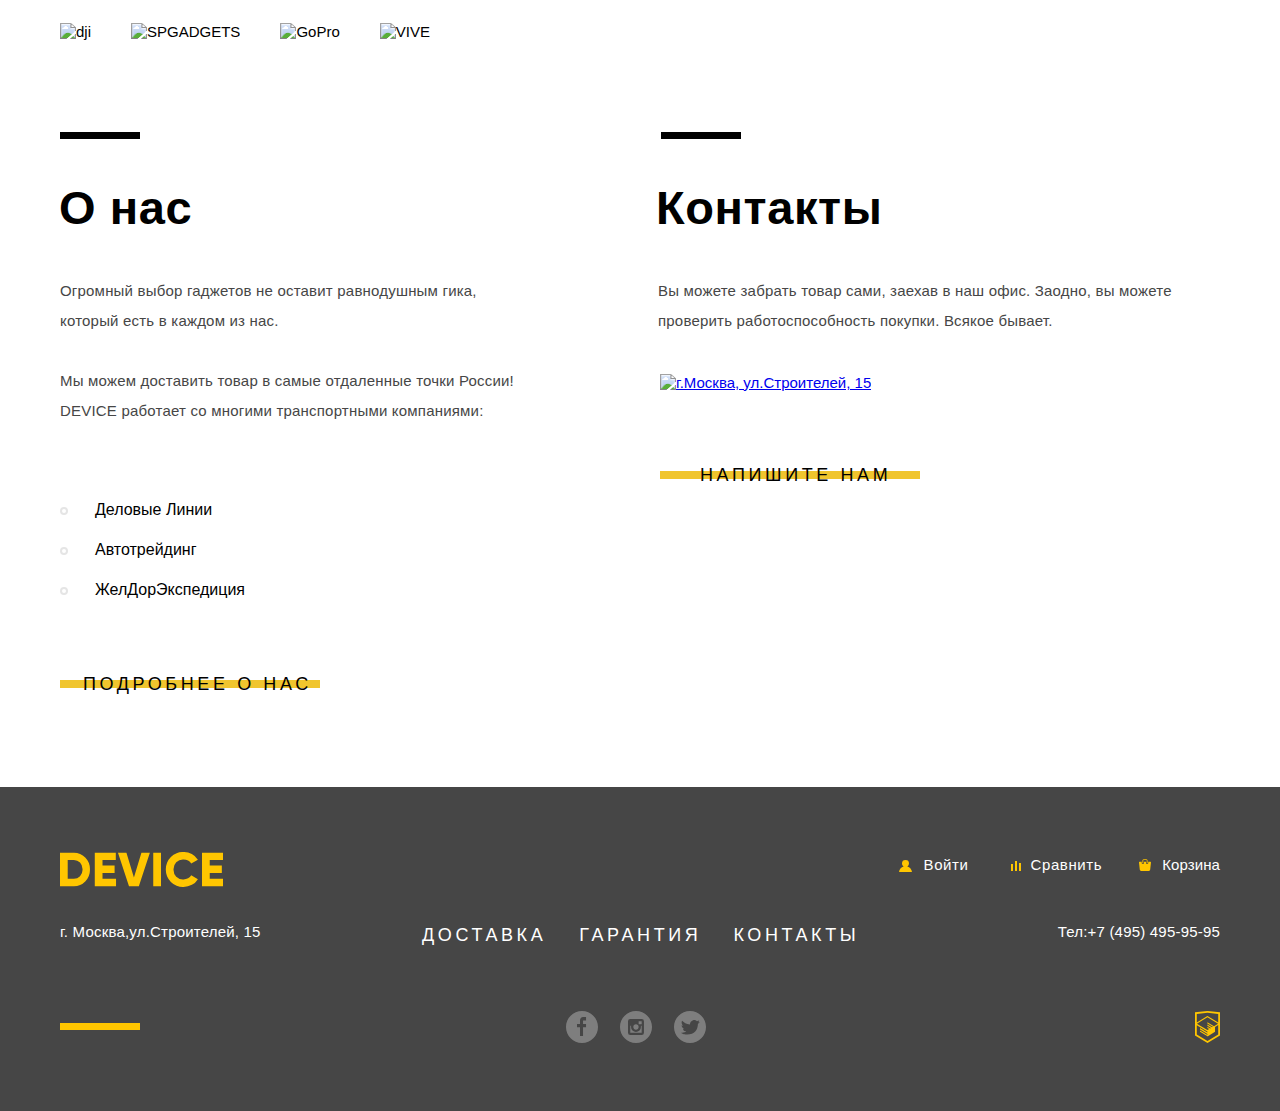
==== commit ff2e0547: "Допилен JS" ====
--- a/index.html
+++ b/index.html
@@ -3,7 +3,7 @@
 <head>
   <meta charset="UTF-8">
   <title>HTML Academy: Девайс - Главная страница</title>
-  <link href="css/normalize.css" rel="stylesheet">
+  <link href="css/normalize.min.css" rel="stylesheet">
   <link href="css/style.min.css" rel="stylesheet">
 </head>
 <body>
@@ -66,7 +66,7 @@
         <h1 class="visually-hidden">Основной контент</h1>
         <section class="goods-slider">
           <h2 class="visually-hidden">Рекомендуемые товары</h2>
-          <div class="slide current-slide">
+          <div class="slide first-slide current-slide">
             <div class="slider-image-container">
               <img class="slider-image" src="img/slider-1.png" alt="Палка для селфи" width="384" height="486">
             </div>
@@ -95,7 +95,7 @@
               </div>
             </div>
           </div>
-          <div class="slide">
+          <div class="slide second-slide">
             <div class="slider-image-container second-slide-image">
               <img id="slider-image" src="img/slider-2.png" alt="Фитнес-браслеты" width="345" height="485">
             </div>
@@ -118,7 +118,7 @@
               </div>
             </div>
           </div>
-          <div class="slide">
+          <div class="slide third-slide">
             <div class="slider-image-container third-slide-image">
               <img class="slider-image" src="img/slider-3.png" alt="Квадрокоптер" width="526" height="334">
             </div>
@@ -146,7 +146,7 @@
           <div class="slider-move-container">
             <ul class="slider-move-buttons">
               <li>
-                <button class="slider-move-button-current" type="button" name="slider-move-button-1" id="slider-move-button-1">
+                <button class="slider-move-button slider-move-button-current" type="button" name="slider-move-button-1" id="slider-move-button-1">
                   <span class="visually-hidden">Первый слайд</span>
                 </button>
               </li>
@@ -203,21 +203,21 @@
               </li>
            </ul>
           </div>
-          <div class="services-slider-text current-services-slide-text" id="services-slide-delivery">
+          <div class="services-slider-text services-slide-delivery current-services-slide-text" id="services-slide-delivery">
             <h2>Доставка</h2>
             <p>
               Мы с удовольствием доставим ваш товар прямо к вашему подъезду совершенно бесплатно!
               Ведь мы неплохо заработаем, поднимая его на ваш этаж.
             </p>
           </div>
-          <div class="services-slider-text" id="services-slide-warranty">
+          <div class="services-slider-text services-slide-warranty" id="services-slide-warranty">
             <h2>Гарантия</h2>
             <p>
               Если из-за возгорания купленного у нас товара у вас сгорит дом - не переживайте,
               мы выдадим вам новый.<br> Товар, не дом, конечно же.
             </p>
           </div>
-          <div class="services-slider-text" id="services-slide-credit">
+          <div class="services-slider-text services-slide-credit" id="services-slide-credit">
             <h2>Кредит</h2>
             <p>
               Залезть в долговую яму стало проще! Кредитные консультанты подберут для вас наиболее выгодные условия кредита.
@@ -252,7 +252,7 @@
             <h2>Контакты</h2>
             <p>Вы можете забрать товар сами, заехав в наш офис. Заодно, вы можете проверить работоспособность покупки. Всякое бывает.</p>
             <div class="map-container">
-              <a href="https://www.google.ru/maps/place/%D1%83%D0%BB.+%D0%A1%D1%82%D1%80%D0%BE%D0%B8%D1%82%D0%B5%D0%BB%D0%B5%D0%B9,+15,+%D0%9C%D0%BE%D1%81%D0%BA%D0%B2%D0%B0,+119311/@55.6879714,37.5284807,17z/data=!4m5!3m4!1s0x46b54cf65f5c8955:0x694710ccd55501e!8m2!3d55.687031!4d37.529618">
+              <a class="map-button" href="https://www.google.ru/maps/place/%D1%83%D0%BB.+%D0%A1%D1%82%D1%80%D0%BE%D0%B8%D1%82%D0%B5%D0%BB%D0%B5%D0%B9,+15,+%D0%9C%D0%BE%D1%81%D0%BA%D0%B2%D0%B0,+119311/@55.6879714,37.5284807,17z/data=!4m5!3m4!1s0x46b54cf65f5c8955:0x694710ccd55501e!8m2!3d55.687031!4d37.529618">
                 <img src="img/map.png" alt="г.Москва, ул.Строителей, 15" class="map-image" width="560" height="222">
               </a>
             </div>
@@ -351,6 +351,17 @@
         </form>
       </div>
     </section>
+
+    <section class="map-popup">
+      <h2 class="visually-hidden">Как до нас добраться</h2>
+      <button class="map-popup-close" type="button" name="map-popup-close"> 
+        Закрыть
+      </button>
+      <iframe src="https://www.google.com/maps/embed?pb=!1m18!1m12!1m3!1d2249.1125488779976!2d37.52742931592807!3d55.687030980535816!2m3!1f0!2f0!3f0!3m2!1i1024!2i768!4f13.1!3m3!1m2!1s0x46b54cf65f5c8955%3A0x694710ccd55501e!2z0YPQuy4g0KHRgtGA0L7QuNGC0LXQu9C10LksIDE1LCDQnNC-0YHQutCy0LAsIDExOTMxMQ!5e0!3m2!1sru!2sru!4v1538140468898" width="960" height="560" style="border:0" allowfullscreen></iframe>
+      <p><img src="img/map-big.png" alt="г.Москва, ул.Строителей, 15" width="960" height="560"></p>
+    </section>
   </div>
+
+  <script src="js/script.min.js"></script>
 </body>
 </html>--- a/css/style.min.css
+++ b/css/style.min.css
@@ -1 +1 @@
-﻿@font-face{font-family:"GilroyExtraBold";src:url(../fonts/gilroyextrabold.woff2) format("woff2");src:url(../fonts/gilroyextrabold.woff) format("woff");font-weight:700;font-style:normal}@font-face{font-family:"GilroyLight";src:url(../fonts/gilroylight.woff2) format("woff2");src:url(../fonts/gilroylight.woff) format("woff");font-weight:400;font-style:normal}@font-face{font-family:"OpenSans";src:url(../fonts/opensans.woff2) format("woff2");src:url(../fonts/opensans.woff) format("woff");font-weight:400;font-style:normal}@font-face{font-family:"OpenSansLight";src:url(../fonts/opensanslight.woff2) format("woff2");src:url(../fonts/opensanslight.woff) format("woff");font-weight:400;font-style:normal}.visually-hidden:not(:focus):not(:active),input[type=checkbox].visually-hidden,input[type=radio].visually-hidden{position:absolute;width:1px;height:1px;margin:-1px;border:0;padding:0;white-space:nowrap;-webkit-clip-path:inset(100%);clip-path:inset(100%);clip:rect(0 0 0 0);overflow:hidden}body{margin:0;padding:0;font-family:"OpenSans","Arial",sans-serif;font-size:15px}img{max-width:100%;height:auto}.body-container{width:1160px;margin-left:auto;margin-right:auto;position:relative}.header ul{list-style:none}.header a{text-decoration:none;color:#000}.header{width:1160px;margin-top:40px;background-color:#f7e296}.header-logo{position:relative;top:-19px;left:59px}.header-button,.header-button a{line-height:30px}.header-button:hover,.header-logo[href]:hover{opacity:.5}.header-button:active,.header-logo[href]:active{opacity:.2}.header-menu-container{display:-webkit-box;display:-ms-flexbox;display:flex;-webkit-box-pack:justify;-ms-flex-pack:justify;justify-content:space-between;-ms-flex-wrap:wrap;flex-wrap:wrap;line-height:30px;padding-left:30px}.header-button{-ms-flex-preferred-size:100px;flex-basis:100px;letter-spacing:.3px;padding-left:25px}.user-navigation{display:-webkit-box;display:-ms-flexbox;display:flex;-webkit-box-pack:center;-ms-flex-pack:center;justify-content:center;padding-left:115px;margin:3px 0 0;-webkit-box-flex:1;-ms-flex-positive:1;flex-grow:1}.index-header-button{margin-right:0;-ms-flex-preferred-size:100px;flex-basis:100px;letter-spacing:.3px}.header-login-button:hover,.header-profile-link:hover{opacity:.5}.header-login-button:active,.header-profile-link:active,.search-form-button:active span{opacity:.3}.header-login-link{position:relative;margin-left:75px}.header-profile-link,.search-form{position:relative}.header-profile-link::before,.search-form::before{content:"";position:absolute;width:16px;height:18px;z-index:1}.header-profile-link::before{background:url(../img/user.svg) no-repeat 0 0;left:-25px;top:5px}.search-form{font-size:0}.search-form::before{left:32px;top:13px;background:url(../img/search.svg) no-repeat 0 0}.search-form-input-container{position:relative;min-width:450px;margin-top:-5px;margin-left:27px;margin-right:-230px}.search-form-input{height:50px;width:360px;padding:0 0 0 40px;font-size:15px;line-height:50px;letter-spacing:.5px;vertical-align:top;background-color:#f7e296;border:0;border-bottom:2px solid transparent;outline:0}.search-form-input:focus{border-bottom-color:#000}.search-input::-webkit-input-placeholder{color:#000;opacity:.3}.search-input:-ms-input-placeholder,.search-input::-ms-input-placeholder{color:#000;opacity:.3}.search-input::placeholder{color:#000;opacity:.3}.search-form-input:hover::-webkit-input-placeholder{opacity:.6}.search-form-input:hover:-ms-input-placeholder,.search-form-input:hover::-ms-input-placeholder{opacity:.6}.search-form-input:hover::placeholder{opacity:.6}.search-form-input:focus::-webkit-input-placeholder{opacity:1}.search-form-input:focus:-ms-input-placeholder,.search-form-input:focus::-ms-input-placeholder{opacity:1}.search-form-input:focus::placeholder{opacity:1}.search-form-button{display:none;height:50px;padding:0 20px;font-size:15px;line-height:1;vertical-align:middle;background-color:transparent;border:2px solid #000}.search-form-button:active,.search-form-button:hover,.search-form-input:focus~.search-form-button{display:inline-block;vertical-align:middle}.search-form-button:hover{color:#fff;background-color:#000}.basket-button,.compare-button{position:relative;margin-top:3px;margin-right:10px}.basket-button::before,.compare-button::before{content:"";position:absolute;width:16px;height:18px}.compare-button::before{background:url(../img/compare.svg) no-repeat 0 0;left:6px;top:12px}.basket-button{margin-right:20px}.basket-button::before{left:0;top:10px;background:url(../img/cart.svg) no-repeat 0 0}.services-navigation-header{display:-webkit-box;display:-ms-flexbox;display:flex;-ms-flex-wrap:wrap;flex-wrap:wrap;font-family:"GilroyExtraBold","Arial",sans-serif;font-size:18px;line-height:24px;letter-spacing:3.7px;text-transform:uppercase;margin:0;padding:29px 22px 0 59px}.goods-menu a[href]:hover,.goods-menu:first-child:hover::before{opacity:.5}.goods-menu a[href]:active,.goods-menu:first-child:active::before{opacity:.2}.goods-menu .goods-menu-items-container{font-family:"OpenSansLight","Arial",sans-serif;font-size:15px;line-height:36px;letter-spacing:.4px;text-transform:none}.goods-menu:first-child{-ms-flex-preferred-size:250px;flex-basis:250px;margin-right:290px;position:relative}.goods-menu:first-child::before{content:"";position:absolute;left:230px;top:5px;width:16px;height:18px;background:url(../img/plus.svg) no-repeat 0 0}.goods-menu:first-child::after{content:"";width:1160px;height:163px;top:24px;left:-59px;position:absolute;background-color:#f7e296;display:none}.goods-menu:first-child:hover .goods-menu-items-container{display:-webkit-box;display:-ms-flexbox;display:flex}.goods-menu:first-child:hover::after{display:block;z-index:2}.goods-menu{margin-right:30px}.goods-menu:nth-child(2){-ms-flex-preferred-size:120px;flex-basis:120px;margin-right:33px}.goods-menu:nth-child(3){-ms-flex-preferred-size:110px;flex-basis:110px;-webkit-box-flex:1.9;-ms-flex-positive:1.9;flex-grow:1.9}.goods-menu:nth-child(4){-ms-flex-preferred-size:120;flex-basis:120;margin-right:36px}.goods-menu ul{margin:0;padding:0}.goods-menu-items-container{display:none;position:absolute;width:1100px;padding-top:21px;margin-left:-60px;padding-left:60px;z-index:10;background-color:#f7e296}.goods-menu ul:first-of-type{display:-webkit-box;display:-ms-flexbox;display:flex;-webkit-box-orient:vertical;-webkit-box-direction:normal;-ms-flex-direction:column;flex-direction:column;min-width:200px;margin-right:40px}.goods-menu ul:nth-of-type(2){min-width:130px;margin-right:70px}.goods-menu ul:nth-of-type(2),.goods-menu ul:nth-of-type(3){display:-webkit-box;display:-ms-flexbox;display:flex;-webkit-box-orient:vertical;-webkit-box-direction:normal;-ms-flex-direction:column;flex-direction:column}.main-container,.main-content{width:1160px;margin-left:auto;margin-right:auto}.main-container,.main-content,.main-services-container{display:block;position:relative}.main-services-container::before{content:"";position:absolute;top:66px;width:100%;height:287px;background-color:#e5e5e5;z-index:-1}.main-container:first-of-type:before{content:"";width:1160px;height:163px;position:absolute;background-color:#f7e296;z-index:-1}.index-main-content ul{list-style:none}.goods-slider{position:relative;margin-bottom:113px}.goods-slider::before{content:"";width:100px;height:7px;position:absolute;top:89px;left:600px;background-color:#fff}.current-slide,.slide{display:-webkit-box;display:-ms-flexbox}.slide{display:none;padding-top:50px}.current-slide{display:flex}.slider-header,.slider-number{font-family:"GilroyExtraBold","Arial",sans-serif}.slider-header{letter-spacing:.5px;width:530px;font-size:47px;line-height:56px}.slider-number{font-size:179px;line-height:179px;color:#fff;position:absolute;top:40px;right:50px}.slider-text{font-family:"OpenSansLight","Arial",sans-serif;font-size:15px;line-height:30px;color:#464646;letter-spacing:.4px;margin-top:20px;width:490px}.slider-text-wide{letter-spacing:.2px;width:450px}.slider-text-widest{letter-spacing:.2px;width:470px}.slider-image-container{min-width:500px;height:500px;margin-top:2px;margin-left:90px}.second-slide-image img{margin-left:25px;margin-top:12px}.third-slide-image{margin-right:-1px}.third-slide-image img{margin-top:65px;margin-left:-60px;min-width:526px;height:334px}.slider-text-container{display:-webkit-box;display:-ms-flexbox;display:flex;-webkit-box-orient:vertical;-webkit-box-direction:normal;-ms-flex-direction:column;flex-direction:column;margin-top:81px;margin-left:10px;z-index:1}.slider-text-container a{margin-top:35px;margin-left:43px}.moreinfo-button{font-family:"GilroyExtraBold","Arial",sans-serif;font-size:18px;line-height:24px;text-decoration:none;text-transform:uppercase;color:#000;letter-spacing:3.6px;border:0;background-color:transparent;position:relative;z-index:1}.slider-moreinfo-button{position:relative;width:150px}.slider-moreinfo-button::before{content:"";position:absolute;width:220px;height:8px;top:8px;left:-43px;background-color:#f0c52e;z-index:-1}.moreinfo-button:hover,.slider-move-buttons button:hover{cursor:pointer}.moreinfo-button:hover::before,.services-slider-buttons a:hover::before{height:40px;top:-8px}.moreinfo-button:active{color:#be9c22}.slider-table-header{font-family:"OpenSansLight","Arial",sans-serif;font-size:13px;line-height:20px;color:#464646;letter-spacing:.6px;text-align:left;width:155px;margin-top:7px}.slider-table-info-text{font-family:"GilroyLight","Arial",sans-serif;font-size:36px;line-height:48px;letter-spacing:.4px;text-align:left;width:155px;margin-top:1px}.second-slide-table-info-text{width:200px;margin-bottom:1px}.slider-table,.slider-table-item{display:-webkit-box;display:-ms-flexbox;display:flex}.slider-table{margin-top:56px;margin-left:-3px}.slider-table-item{-webkit-box-orient:vertical;-webkit-box-direction:reverse;-ms-flex-direction:column-reverse;flex-direction:column-reverse}.slider-table-item:nth-of-type(1){margin-left:1px}.slider-table-item:nth-of-type(2){text-align:left;width:140px;margin-top:1px;margin-left:5px}.slider-move-container{position:absolute;top:359px;right:117px;z-index:100}.popular,.popular-item-list,.slider-move-buttons{display:-webkit-box;display:-ms-flexbox;display:flex}.slider-move-buttons{-webkit-box-align:center;-ms-flex-align:center;align-items:center;width:50px;height:20px}.slider-move-buttons li{margin-right:21px;margin-top:4px}.slider-move-buttons button{background-color:transparent;border:0;width:13px;height:15px;position:relative}.slider-move-button-current::before,.slider-move-button::before{content:"";position:absolute;top:-1px;left:3px;width:13px;height:13px;background-size:12px}.slider-move-button::before{background:url(../img/slider-button-empty.svg) no-repeat 0 0}.slider-move-button-current::before{background:url(../img/slider-button.svg) no-repeat 0 0}.popular-item-container a{font-family:"GilroyExtraBold","Arial",sans-serif;font-size:18px;line-height:24px;text-decoration:none;color:#000;letter-spacing:.2px}.popular,.popular-item-list{-ms-flex-wrap:wrap;flex-wrap:wrap;-webkit-box-pack:start;-ms-flex-pack:start;justify-content:flex-start}.popular{margin-top:51px}.popular-item-list{list-style:none;margin:0;padding:0;min-width:1160px}.popular-item-image{position:relative}.popular-item-text-custom-width{width:100px}.popular-item-container{display:-webkit-box;display:-ms-flexbox;display:flex;-webkit-box-orient:vertical;-webkit-box-direction:normal;-ms-flex-direction:column;flex-direction:column;-ms-flex-wrap:wrap;flex-wrap:wrap;margin-top:173px;margin-bottom:50px;margin-right:40px;-ms-flex-preferred-size:160px;flex-basis:160px}.popular-item-container:nth-of-type(6n){margin-right:0}.popular-item-container:nth-of-type(1) .popular-item-image::before{content:"";position:absolute;top:-193px;width:160px;height:160px;background:#f7e296 url(../img/popular-1.svg) no-repeat 50% 50%}.popular-item-container:nth-of-type(2) .popular-item-image::before{content:"";position:absolute;top:-193px;width:160px;height:160px;background:#f7e296 url(../img/popular-2.svg) no-repeat 50% 95%}.popular-item-container:nth-of-type(3) .popular-item-image::before{content:"";position:absolute;top:-193px;width:160px;height:160px;background:#f7e296 url(../img/popular-3.svg) no-repeat 50% 50%}.popular-item-container:nth-of-type(4) .popular-item-image::before{content:"";position:absolute;top:-193px;width:160px;height:160px;background:#f7e296 url(../img/popular-4.svg) no-repeat 50% 50%}.popular-item-container:nth-of-type(5) .popular-item-image::before{content:"";position:absolute;top:-193px;width:160px;height:160px;background:#f7e296 url(../img/popular-5.svg) no-repeat 50% 50%}.popular-item-container:nth-of-type(6) .popular-item-image::before{content:"";position:absolute;top:-193px;width:160px;height:160px;background:#f7e296 url(../img/popular-6.svg) no-repeat 50% 50%}.popular-item-container .popular-item-image:hover::before{background-color:#f0c52e}.popular-item-container:active{opacity:.3}.popular-item-container div:first-of-type{margin-bottom:25px}.services-slider-buttons a{font-family:"GilroyExtraBold","Arial",sans-serif;font-size:18px;line-height:24px;text-transform:uppercase;letter-spacing:3.5px;text-decoration:none;color:#000;border:0;outline:0;background-color:transparent;position:relative;margin-top:4px}.services-slider-buttons a::before{content:"";position:absolute;width:160px;height:8px;top:8px;background-color:#f0c52e;z-index:-1}.services-slider-buttons .services-slider-button-delivery::before{left:-19px}.services-slider-buttons .services-slider-button-warranty::before{left:-24px}.services-slider-buttons .services-slider-button-credit::before{left:-37px}.services-slider-buttons .current-services-slider-button,.services-slider-buttons a:active{color:#f7e184}.services-slider-buttons .current-services-slider-button::before,.services-slider-buttons a:active::before,.services::before{width:280px;height:40px;top:-8px;background-color:#000}.services,.services-slider-buttons ul{display:-webkit-box;display:-ms-flexbox;display:flex}.services{position:relative;width:1160px;margin:65px auto 150px}.services::before{content:"";position:absolute;top:-34px;left:277px;width:7px;height:320px}.services::after{content:"";position:absolute;top:51px;right:62px;width:140px;height:170px;background:url(../img/delivery.svg) no-repeat 0 0}.services-slider-buttons ul{-webkit-box-orient:vertical;-webkit-box-direction:normal;-ms-flex-direction:column;flex-direction:column;margin:0;padding:0;width:160px}.services-slider-buttons li{margin-top:53px;margin-left:3px;text-align:center}.services-slider-buttons li:nth-of-type(2),.services-slider-buttons li:nth-of-type(3){margin-top:40px;text-align:center}.services-slider-text{display:-webkit-box;display:-ms-flexbox;display:none;-webkit-box-orient:vertical;-webkit-box-direction:normal;-ms-flex-direction:column;flex-direction:column;margin-top:-2px}.services-slider-text h2{font-family:"GilroyExtraBold","Arial",sans-serif;font-size:47px;line-height:48px;letter-spacing:1px;margin-left:240px}.services-slider-text p{font-family:"OpenSansLight","Arial",sans-serif;font-size:15px;line-height:30px;color:#464646;letter-spacing:.5px;margin-left:240px;margin-right:320px;margin-top:-6px;width:440px}.current-services-slide-text,.logotypes,.logotypes-list{display:-webkit-box;display:-ms-flexbox;display:flex}.logotypes{margin-top:223px;margin-bottom:102px}.logotypes-list{-webkit-box-pack:start;-ms-flex-pack:start;justify-content:flex-start;-ms-flex-wrap:wrap;flex-wrap:wrap;margin:0;padding:0}.logotypes-list li{position:relative;margin-right:40px}.logotypes-list li:first-of-type::before{content:"";display:none;position:absolute;width:260px;height:100px;top:0;left:0;background:url(../img/logo-1-colored.png) no-repeat 0 0}.logotypes-list li:nth-of-type(2)::before{content:"";display:none;position:absolute;width:260px;height:100px;top:0;left:0;background:url(../img/logo-2-colored.png) no-repeat 0 0}.logotypes-list li:nth-of-type(3)::before{content:"";display:none;position:absolute;width:260px;height:100px;top:0;left:0;background:url(../img/logo-3-colored.png) no-repeat 0 0}.logotypes-list li:nth-of-type(4)::before{content:"";display:none;position:absolute;width:260px;height:100px;top:0;left:0;background:url(../img/logo-4-colored.png) no-repeat 0 0}.logotypes-list li:hover::before{display:block}.logotypes-list li:nth-child(4n){margin-right:0}.about-us-container{display:-webkit-box;display:-ms-flexbox;display:flex;margin-top:105px;margin-bottom:91px}.about-us-container h2,.about-us-list{font-family:"GilroyExtraBold","Arial",sans-serif}.about-us-container h2{letter-spacing:.6px;margin-left:-1px;font-size:47px;line-height:48px}.about-us-container p{font-family:"OpenSansLight","Arial",sans-serif;font-size:15px;line-height:30px;color:#464646;letter-spacing:.2px}.about-us-list{padding:0;margin:64px 0 0 16px;font-size:16px;line-height:40px;color:#000}.about-us-list li{padding-left:19px;position:relative}.about-us-list li::before{content:"";position:absolute;top:17px;left:-16px;width:4px;height:4px;border:2px solid #e5e5e5;border-radius:50%}.about-us,.contacts{display:-webkit-box;display:-ms-flexbox;display:flex;-webkit-box-orient:vertical;-webkit-box-direction:normal;-ms-flex-direction:column;flex-direction:column;position:relative}.about-us{margin-right:137px}.about-us::before,.contacts::before{content:"";width:80px;height:7px;position:absolute;top:-13px;background-color:#000}.contacts::before{left:4px}.about-us p{padding:0;margin:5px 0 0}.contacts p{padding:0;margin:5px 0 38px 1px;width:550px}.about-us p:first-of-type{width:460px;margin-bottom:25px}.about-us p:nth-of-type(2){width:460px}.contacts .map-container{margin-left:3px}.about-us-button{margin-top:62px;margin-left:23px;width:230px;position:relative}.about-us-button::before,.contacts-button::before{content:"";position:absolute;width:260px;height:8px;top:8px;left:-23px;background-color:#f0c52e;z-index:-1}.contacts-button{margin-top:72px;margin-left:43px;width:210px}.contacts-button::before{left:-40px}.footer,.footer-container{width:100%;background-color:#464646}.footer{width:1160px;margin-left:auto;margin-right:auto;padding-bottom:50px;display:block;position:relative}.footer ul{list-style:none}.footer-button,.footer-button a{text-decoration:none;font-family:"OpenSansLight","Arial",sans-serif;font-size:15px;line-height:36px;color:#fff;letter-spacing:.6px}.footer-button:hover,.footer-logo[href]:hover,.services-navigation-footer a:hover{opacity:.5}.footer-button:active,.footer-logo[href]:active,.services-navigation-footer a:active{opacity:.2}.footer-navigation{padding-top:45px;position:relative}.footer-logo{position:absolute;top:65px;fill:#ffc600}.footer::before{content:"";position:absolute;left:0;bottom:81px;width:80px;height:7px;background-color:#ffc600}.footer-navigation-container,.footer-user-navigation{display:-webkit-box;display:-ms-flexbox;display:flex;-webkit-box-align:center;-ms-flex-align:center;align-items:center}.footer-navigation-container{-webkit-box-pack:end;-ms-flex-pack:end;justify-content:flex-end;-ms-flex-wrap:wrap;flex-wrap:wrap;padding-left:100px;margin-right:-20px}.footer-user-navigation{margin-right:60px}.footer-login-link{padding:0;margin:0 5px 0 0;position:relative}.footer-navigation-container a{margin:0;padding:0}.index-footer-button{margin-right:12px}.footer-profile-link{position:relative}.footer-compare-button::before,.footer-profile-link:before{content:"";position:absolute;width:16px;height:18px;z-index:1}.footer-profile-link:before{background:url(../img/user-footer.svg) no-repeat 0 0;left:-25px;top:4px}.footer-compare-button{width:130px;position:relative}.footer-compare-button::before{left:-20px;top:14px;background:url(../img/compare-footer.svg) no-repeat 0 0}.footer-basket-button{width:82px;letter-spacing:.1px;position:relative}.footer-basket-button::before{content:"";position:absolute;left:-22px;top:12px;width:16px;height:18px;background:url(../img/cart-footer.svg) no-repeat 0 0;z-index:1}.services-navigation-footer a{font-family:"GilroyExtraBold","Arial",sans-serif;font-size:18px;line-height:24px;text-decoration:none;text-transform:uppercase;color:#fff;letter-spacing:3.6px}.footer-contacts-and-services-container{display:-webkit-box;display:-ms-flexbox;display:flex;-webkit-box-align:center;-ms-flex-align:center;align-items:center}.footer-contacts-and-services-container p{font-family:"OpenSansLight","Arial",sans-serif;font-size:15px;line-height:30px;color:#fff;letter-spacing:.2px;margin-top:19px}.footer-contacts-and-services-container p:first-of-type{margin-right:103px}.services-navigation-footer{display:-webkit-box;display:-ms-flexbox;display:flex;-webkit-box-pack:center;-ms-flex-pack:center;justify-content:center;margin-top:25px;-webkit-box-flex:1;-ms-flex-positive:1;flex-grow:1}.services-navigation-footer li{margin-right:33px}.services-navigation-footer li:nth-of-type(1){margin-left:-3px}.services-navigation-footer li:nth-of-type(3){margin-right:177px;margin-left:-1px}.footer-social,.footer-social-container{display:-webkit-box;display:-ms-flexbox;display:flex;width:1160px}.footer-social-container{-webkit-box-align:center;-ms-flex-align:center;align-items:center;margin-top:34px;-webkit-box-pack:end;-ms-flex-pack:end;justify-content:flex-end}.footer-social{-webkit-box-pack:center;-ms-flex-pack:center;justify-content:center;margin-right:auto;margin-left:auto}.footer-social li{margin-right:22px;opacity:.3}.footer-social li:hover,.write-us-popup-close:hover{opacity:1}.footer-social img:active{opacity:.1}.academy-logo{bottom:0;right:140px}.academy-logo img:hover{opacity:.5}.academy-logo img:active{opacity:.2}.write-us-popup{display:none;position:absolute;width:960px;height:555px;top:0;bottom:0;left:0;right:0;margin:auto;-webkit-box-shadow:0 10px 25px 0 #d5d5d5;box-shadow:0 10px 25px 0 #d5d5d5;background-color:#fff;z-index:999}.write-us-popup-container{position:relative}.write-us-popup-close{position:absolute;top:-80px;right:20px;width:55px;height:55px;font-size:0;background-color:transparent;background:url(../img/modal-close.svg) no-repeat 0 0;border:0;opacity:.5;cursor:pointer}.write-us-popup-close:active{opacity:.3}.write-us-form{width:765px;height:380px;margin-left:auto;margin-right:auto;margin-top:100px}.write-us-form,.write-us-input-container div{display:-webkit-box;display:-ms-flexbox;display:flex;-webkit-box-orient:vertical;-webkit-box-direction:normal;-ms-flex-direction:column;flex-direction:column}.write-us-input-container div:first-of-type{margin-right:39px}.write-us-input-container{display:-webkit-box;display:-ms-flexbox;display:flex;margin-bottom:40px}.write-us-form input,.write-us-form textarea{font-family:"OpenSans","Arial",sans-serif;font-size:14px;line-height:18px}.write-us-input-container input{min-height:50px;width:360px;height:50px;background-color:#f2f2f2;border:0;text-indent:20px}.write-us-form textarea:hover,.write-us-input-container input:hover{background-color:#eaeaea}.write-us-form textarea:focus,.write-us-input-container input:focus{background-color:#fff;outline:3px solid #f0c52e}.write-us-input-container input:invalid{background-color:#f6dada}.write-us-form textarea{width:760px;height:145px;margin-bottom:50px;background-color:#f2f2f2;border:0;resize:none;text-indent:20px;padding-top:15px}.write-us-form input::-webkit-input-placeholder,.write-us-form textarea::-webkit-textarea-placeholder{opacity:.3}.write-us-form input::-moz-placeholder,.write-us-form textarea::-moz-placeholder{opacity:.3}.write-us-form input:-ms-input-placeholder,.write-us-form textarea:-ms-textarea-placeholder{opacity:.3}.write-us-form button{width:130px;margin-left:30px}.write-us-form-button::before{content:"";position:absolute;width:200px;height:8px;top:8px;left:-30px;background-color:#f0c52e;z-index:-1}.write-us-form label{font-family:"GilroyExtraBold","Arial",sans-serif;font-size:18px;line-height:24px;font-weight:700;margin-bottom:5px} /*!!!!!!!!!!!!!!!! CONTENT PAGE !!!!!!!!!!!!!!!!!!!!*/ .catalog-header{margin-left:172px;margin-right:12px}.site-navigation h1{font-family:"GilroyExtraBold","Arial",sans-serif;font-size:47px;line-height:56px;letter-spacing:.5px;padding-left:60px}.site-navigation ul{display:-webkit-box;display:-ms-flexbox;display:flex;margin-top:-11px;margin-left:4px;list-style:none}.site-navigation li{margin-right:13px;position:relative}.site-navigation li:not(:last-of-type)::before{content:"";position:absolute;top:10px;right:-12px;width:5px;height:10px;background:url(../img/nav-arrow.svg) no-repeat 0 0}.filter-cost-form label,.site-navigation a{font-family:"OpenSansLight","Arial",sans-serif;font-size:14px}.site-navigation a{text-decoration:none;color:#000;opacity:.3;padding-right:11px;padding-left:15px;line-height:24px}.site-navigation a[href]:hover{opacity:1}.site-navigation a[href]:active{opacity:.1}.catalog-main-content{margin-top:83px;padding-bottom:29px;display:block;position:relative}.site-navigation::before{content:"";width:1160px;height:52px;top:-85px;position:absolute;background-color:#f7e296;z-index:-1}.catalog-main-content-container,.filter{display:-webkit-box;display:-ms-flexbox;display:flex;position:relative}.filter{-webkit-box-orient:vertical;-webkit-box-direction:normal;-ms-flex-direction:column;flex-direction:column;margin-bottom:-29px;padding-left:59px;padding-top:10px;padding-right:70px;min-width:200px;background-color:#eee;margin-top:-10px}.filter::after,.filter::before{content:"";top:0;position:absolute}.filter::after{right:0;width:100vw;background-image:-webkit-linear-gradient(#dbdbdb 70px,#efefef 70px);background-image:-o-linear-gradient(#dbdbdb 70px,#efefef 70px);background-image:linear-gradient(#dbdbdb 70px,#efefef 70px);height:100%;z-index:-1}.filter::before{width:468px;height:70px;left:-139px;background-color:#dcdcdc;z-index:1}.catalog-main-content-container{margin-top:55px}.catalog-main-content-container::before{content:"";width:200px;height:2px;top:130px;left:60px;position:absolute;background-color:#000;z-index:1}.catalog-main-content-inner-container,.cost-form-buttons-container>div{display:-webkit-box;display:-ms-flexbox;display:flex;-webkit-box-orient:vertical;-webkit-box-direction:normal;-ms-flex-direction:column;flex-direction:column}.filter h2,.filter h3,.sort h2{font-family:"GilroyExtraBold","Arial",sans-serif;line-height:24px}.filter h2,.sort h2{letter-spacing:3.8px;text-transform:uppercase;z-index:1;font-size:16px}.filter h3{font-size:18px}.filter-cost-form label{line-height:40px;letter-spacing:.3px}.filter-cost-form .cost-form-range-button{min-width:22px;min-height:22px;width:22px;background:url(../img/filter-button.svg) no-repeat 0 0;border:0}.cost-form-buttons-container button:hover{-webkit-transform:scale(1.07);-ms-transform:scale(1.07);transform:scale(1.07);cursor:pointer}.filter-cost-form input[type=number]{border:0;background-color:transparent;-moz-appearance:textfield;opacity:.15;width:60px;height:15px}.filter-cost-form input[type=number]::-webkit-inner-spin-button,.filter-cost-form input[type=number]::-webkit-outer-spin-button{-webkit-appearance:none}.cost-form-buttons-container{display:-webkit-box;display:-ms-flexbox;display:flex;padding-top:8px;height:50px;margin-right:-52px;position:relative;z-index:1}.cost-form-buttons-container label{opacity:.15}.cost-form-buttons-container>div:last-of-type{-webkit-box-align:center;-ms-flex-align:center;align-items:center}.cost-button div{display:-webkit-box;display:-ms-flexbox;display:flex}.cost-form-right-button-container div{text-indent:20px}.cost-button label{margin-right:3px;margin-top:-10px}.cost-form-left-button-container{position:relative;z-index:1}.cost-form-right-button-container{z-index:1;margin-left:-10px}.cost-form-left-button-container::after{content:"";width:110px;height:2px;top:9px;left:0;position:absolute;background-color:#91c92f;z-index:-1}.cost-form-buttons-container::after{content:"";width:200px;height:2px;top:17px;left:0;position:absolute;background-color:#dbdbdb}.filter-cost-form{margin-top:73px}.filter-cost-form>div:first-of-type::before{content:"";width:200px;height:2px;top:280px;left:60px;position:absolute;background-color:#000}.filter-cost-form div:first-of-type{margin-bottom:41px}.filter .filter-color-check-container{display:-webkit-box;display:-ms-flexbox;display:flex;-webkit-box-orient:vertical;-webkit-box-direction:normal;-ms-flex-direction:column;flex-direction:column;padding:0;margin:0 0 0 21px;list-style:none}.filter-bluetooth input[type=radio],.filter-check-color{opacity:0;margin-left:-16px}.filter-color-check-container label{position:relative;padding-left:18px;letter-spacing:0}.filter-color-check-container label::before{content:"";position:absolute;width:23px;height:23px;top:-4px;left:-22px;background:url(../img/checkbox-off.svg) no-repeat 0 0}.filter-color-check-container label::after{content:none;position:absolute;width:23px;height:23px;top:-4px;left:-22px;background:url(../img/checkbox-on.svg) no-repeat 0 0}.filter-check-color:focus+label::after,.filter-check-color:focus+label::before{opacity:.3}.filter-color-check-item:hover{opacity:.5}.filter-color-check-item:active{opacity:1}.filter-color-check-item:hover .filter-check-color:disabled+label{opacity:.3}.filter-check-bluetooth:disabled+label,.filter-check-color:disabled+label,.filter-color-check-item:active .filter-check-color:disabled+label{opacity:.15}.filter-check-color:checked+label::after{content:"";z-index:1}.filter-cost-form div:nth-of-type(2){margin-bottom:43px}.filter-cost-form div:nth-of-type(3)::before{content:"";width:200px;height:2px;top:565px;left:60px;position:absolute;background-color:#000}.filter-bluetooth{display:-webkit-box;display:-ms-flexbox;display:flex;-webkit-box-orient:vertical;-webkit-box-direction:normal;-ms-flex-direction:column;flex-direction:column;padding:0;margin:0 0 0 21px;list-style:none}.filter-bluetooth label{position:relative;padding-left:18px}.filter-bluetooth label::before{content:"";position:absolute;width:25px;height:25px;top:-5px;left:-22px;background:url(../img/radio-off.svg) no-repeat 0 0}.filter-bluetooth label::after{content:none;position:absolute;width:25px;height:25px;top:-5px;left:-22px;background:url(../img/radio-on.svg) no-repeat 0 0}.filter-check-bluetooth:focus+label::after,.filter-check-bluetooth:focus+label::before{opacity:.3}.filter-check-bluetooth:checked+label::after{content:"";z-index:1}.filter-bluetooth-item:hover,.sort-buttons-container a:hover{opacity:.5}.filter-bluetooth-item:active,.sort-buttons-container .filter-sort-button-active,.sort-buttons-container a:active{opacity:1}.filter-bluetooth-item:hover .filter-check-bluetooth:disabled+label{opacity:.3}.filter-bluetooth-item:active .filter-check-bluetooth:disabled+label{opacity:.15}.filter-cost-form div:last-of-type{margin-bottom:39px}.filter-apply-button{margin-left:32px;margin-bottom:50px}.filter-apply-button::before{content:"";position:absolute;width:200px;height:8px;top:8px;left:-33px;background-color:#f0c52e;z-index:-1}.filter-apply-button:hover::before,.to-basket-button:hover::before{height:40px;top:-8px}.sort{display:-webkit-box;display:-ms-flexbox;display:flex;min-height:70px;margin-top:-10px;padding-left:22px;text-decoration:none;background-color:#eee}.catalog-body-container,.index-body-container,.sort{position:relative}.catalog-body-container::after{content:"";position:absolute;top:145px;right:0;width:100%;height:70px;background-color:#efefef;z-index:-2}.sort h2{-ms-flex-item-align:center;-ms-grid-row-align:center;align-self:center;margin-right:10px}.sort-buttons-container{display:-webkit-box;display:-ms-flexbox;display:flex;margin-left:48px}.filter-sort_by-container{margin-right:160px}.filter-sort-ascdesc-container a,.filter-sort_by-container a{opacity:.3;-ms-flex-item-align:center;-ms-grid-row-align:center;align-self:center}.filter-sort_by-container a{font-family:"OpenSans","Arial",sans-serif;font-size:14px;line-height:18px;text-decoration:none;letter-spacing:.2px;color:#000;white-space:nowrap;margin-right:28px}.filter-sort-ascdesc-container,.filter-sort_by-container{display:-webkit-box;display:-ms-flexbox;display:flex;-webkit-box-align:center;-ms-flex-align:center;align-items:center;list-style:none}.filter-sort-ascdesc-container a{margin-right:30px}.filter-sort-asc-button,.filter-sort-desc-button{position:relative}.filter-sort-asc-button::before,.filter-sort-desc-button::before{content:"";position:absolute;top:5px;left:0;width:11px;height:11px}.filter-sort-asc-button::before{background:url(../img/icon-up-dir.svg) no-repeat 0 0}.filter-sort-desc-button::before{background:url(../img/icon-down-dir.svg) no-repeat 0 0}.catalog-content,.product-description-table-item{display:-webkit-box;display:-ms-flexbox;display:flex}.catalog-content{-ms-flex-wrap:wrap;flex-wrap:wrap;margin-left:71px;margin-top:69px;max-width:820px}.product-description-table-item{-webkit-box-pack:justify;-ms-flex-pack:justify;justify-content:space-between;width:350px}.product-description-table-header{font-family:"GilroyExtraBold","Arial",sans-serif;font-size:18px;line-height:24px;letter-spacing:.25px;text-align:left;max-width:260px;margin-left:-1px}.product-description-table-header-custom-width{width:180px}.product-description-table-info-text{font-family:"GilroyLight","Arial",sans-serif;font-size:16px;line-height:24px;opacity:.7;letter-spacing:.8px;text-align:right;margin-right:-13px}.product-description{margin-top:32px}.product-description a{text-decoration:none;color:#000}.pagination-list a[href]:hover,.product-card-image-container:hover .product-image-container,.product-description a:hover{opacity:.5}.product-description a:active{opacity:.2}.product-image-container{width:360px;height:380px;background-color:#eee;position:relative}.product-card .product-card-buttons-container{display:none;-webkit-box-orient:vertical;-webkit-box-direction:normal;-ms-flex-direction:column;flex-direction:column;position:absolute;top:38%;left:21%;width:210px}.product-card-buttons-container a{text-decoration:none;color:#000;text-align:center}.to-basket-button{margin-bottom:15px}.to-compare-button{border:0;background:0 0;font-family:"OpenSansLight","Arial",sans-serif;font-size:13px;line-height:36px;opacity:.3}.pagination-list a[href]:active,.to-compare-button:hover{opacity:1}.to-compare-button:active{opacity:.1}.to-basket-button::before{content:"";position:absolute;width:200px;height:8px;top:8px;left:5px;background-color:#f0c52e;z-index:-1}.product-card-image-container:hover .product-card-buttons-container{display:-webkit-box;display:-ms-flexbox;display:flex}.product-card-label-new{position:absolute;top:30px;right:25px;border:3px solid #000;border-radius:50%;padding:15px 13px;font-family:"GilroyExtraBold","Arial",sans-serif;font-size:14px;line-height:24px;letter-spacing:.5px;opacity:.15}.product-card{margin-right:40px;margin-bottom:46px;position:relative}.product-card:nth-of-type(2n){margin-right:0}.pagination,.pagination-list{display:-webkit-box;display:-ms-flexbox;display:flex}.pagination{-webkit-box-pack:justify;-ms-flex-pack:justify;justify-content:space-between;-webkit-box-align:center;-ms-flex-align:center;align-items:center;margin-left:70px;width:760px;padding-bottom:10px;margin-bottom:47px;background-color:#ebebeb;margin-top:-10px}.pagination-list{padding-top:3px;margin-top:25px;list-style:none}.pagination-list li{margin-right:32px}.pagination-list a{font-family:"GilroyExtraBold","Arial",sans-serif;font-weight:700;opacity:.3;text-decoration:none;color:#000}.pagination-button-back{padding-left:9px;margin-top:5px}.pagination-button-next{padding-right:9px;margin-top:5px}.pagination-button{font-family:"GilroyExtraBold","Arial",sans-serif;font-size:16px;line-height:24px;text-decoration:none;text-transform:uppercase;color:#000;letter-spacing:3.6px;position:relative;z-index:1}.pagination-button[href]::before{content:"";display:none;position:absolute;width:130px;height:70px;top:-19px;left:-21px;background-color:#d9d9d9;z-index:-1}.pagination-button-next.pagination-button[href]::before{left:-25px}.pagination-button[href]:hover::before{display:block}.pagination-button[href]:active span{opacity:.3}.pagination-button:last-child::before{width:132px}.pagination-button:hover::before{background-color:#d9d9d9}.pagination-button:first-of-type{padding-top:5px;margin-left:22px}.pagination-button:last-of-type{padding-top:5px;margin-right:17px}.pagination-list .pagination-current-page{font-family:"GilroyExtraBold","Arial",sans-serif;font-weight:700;opacity:1}a:not([href]){cursor:default}+﻿@keyframes bounce{0%{top:50%;left:50%;transform:translate(-50%,-500%)}70%{top:50%;left:50%;transform:translate(-50%,-53%)}90%{top:50%;left:50%;transform:translate(-50%,-48%)}to{top:50%;left:50%;transform:translate(-50%,-50%)}}@keyframes shake{0%,to{top:50%;left:50%;transform:translate(-50%,-50%)}10%,30%,50%,70%,90%{top:50%;left:50%;transform:translate(-49%,-50%)}20%,40%,60%,80%{top:50%;left:50%;transform:translate(-51%,-50%)}}@font-face{font-family:"GilroyExtraBold";src:url(../fonts/gilroyextrabold.woff2) format("woff2");src:url(../fonts/gilroyextrabold.woff) format("woff");font-weight:700;font-style:normal}@font-face{font-family:"GilroyLight";src:url(../fonts/gilroylight.woff2) format("woff2");src:url(../fonts/gilroylight.woff) format("woff");font-weight:400;font-style:normal}@font-face{font-family:"OpenSans";src:url(../fonts/opensans.woff2) format("woff2");src:url(../fonts/opensans.woff) format("woff");font-weight:400;font-style:normal}@font-face{font-family:"OpenSansLight";src:url(../fonts/opensanslight.woff2) format("woff2");src:url(../fonts/opensanslight.woff) format("woff");font-weight:400;font-style:normal}.visually-hidden:not(:focus):not(:active),input[type=checkbox].visually-hidden,input[type=radio].visually-hidden{position:absolute;width:1px;height:1px;margin:-1px;border:0;padding:0;white-space:nowrap;-webkit-clip-path:inset(100%);clip-path:inset(100%);clip:rect(0,0,0,0);overflow:hidden}body{margin:0;padding:0;font-family:"OpenSans","Arial",sans-serif;font-size:15px}img{max-width:100%;height:auto}.body-container{width:1160px;margin-left:auto;margin-right:auto;position:relative}.header ul{list-style:none}.header a{text-decoration:none;color:#000}.header{width:1160px;margin-top:40px;background-color:#f7e296}.header-logo{position:relative;top:-19px;left:59px}.header-button,.header-button a{line-height:30px}.header-button:hover,.header-logo[href]:hover{opacity:.5}.header-button:active,.header-logo[href]:active{opacity:.2}.header-menu-container{display:-webkit-box;display:-ms-flexbox;display:flex;-webkit-box-pack:justify;-ms-flex-pack:justify;justify-content:space-between;-ms-flex-wrap:wrap;flex-wrap:wrap;line-height:30px;padding-left:30px}.header-button{-ms-flex-preferred-size:100px;flex-basis:100px;letter-spacing:.3px;padding-left:25px}.user-navigation{display:-webkit-box;display:-ms-flexbox;display:flex;-webkit-box-pack:center;-ms-flex-pack:center;justify-content:center;padding-left:115px;margin:3px 0 0;-webkit-box-flex:1;-ms-flex-positive:1;flex-grow:1}.index-header-button{margin-right:0;-ms-flex-preferred-size:100px;flex-basis:100px;letter-spacing:.3px}.header-login-button:hover,.header-profile-link:hover{opacity:.5}.header-login-button:active,.header-profile-link:active,.search-form-button:active span{opacity:.3}.header-login-link{position:relative;margin-left:75px}.header-profile-link,.search-form{position:relative}.header-profile-link::before,.search-form::before{content:"";position:absolute;width:16px;height:18px;z-index:1}.header-profile-link::before{background:url(../img/user.svg) no-repeat 0 0;left:-25px;top:5px}.search-form{font-size:0}.search-form::before{left:32px;top:13px;background:url(../img/search.svg) no-repeat 0 0}.search-form-input-container{position:relative;min-width:450px;margin-top:-5px;margin-left:27px;margin-right:-230px}.search-form-input{height:50px;width:360px;padding:0 0 0 40px;font-size:15px;line-height:50px;letter-spacing:.5px;vertical-align:top;background-color:#f7e296;border:0;border-bottom:2px solid transparent;outline:0}.search-form-input:focus{border-bottom-color:#000}.search-input::-webkit-input-placeholder{color:#000;opacity:.3}.search-input:-ms-input-placeholder,.search-input::-ms-input-placeholder{color:#000;opacity:.3}.search-input::placeholder{color:#000;opacity:.3}.search-form-input:hover::-webkit-input-placeholder{opacity:.6}.search-form-input:hover:-ms-input-placeholder,.search-form-input:hover::-ms-input-placeholder{opacity:.6}.search-form-input:hover::placeholder{opacity:.6}.search-form-input:focus::-webkit-input-placeholder{opacity:1}.search-form-input:focus:-ms-input-placeholder,.search-form-input:focus::-ms-input-placeholder{opacity:1}.search-form-input:focus::placeholder{opacity:1}.search-form-button{display:none;height:50px;padding:0 20px;font-size:15px;line-height:1;vertical-align:middle;background-color:transparent;border:2px solid #000}.search-form-button:active,.search-form-button:hover,.search-form-input:focus~.search-form-button{display:inline-block;vertical-align:middle}.search-form-button:hover{color:#fff;background-color:#000}.basket-button,.compare-button{position:relative;margin-top:3px;margin-right:10px}.basket-button::before,.compare-button::before{content:"";position:absolute;width:16px;height:18px}.compare-button::before{background:url(../img/compare.svg) no-repeat 0 0;left:6px;top:12px}.basket-button{margin-right:20px}.basket-button::before{left:0;top:10px;background:url(../img/cart.svg) no-repeat 0 0}.services-navigation-header{display:-webkit-box;display:-ms-flexbox;display:flex;-ms-flex-wrap:wrap;flex-wrap:wrap;font-family:"GilroyExtraBold","Arial",sans-serif;font-size:18px;line-height:24px;letter-spacing:3.7px;text-transform:uppercase;margin:0;padding:29px 22px 0 59px}.goods-menu a[href]:hover,.goods-menu:first-child:hover::before{opacity:.5}.goods-menu a[href]:active,.goods-menu:first-child:active::before{opacity:.2}.goods-menu .goods-menu-items-container{font-family:"OpenSansLight","Arial",sans-serif;font-size:15px;line-height:36px;letter-spacing:.4px;text-transform:none}.goods-menu:first-child{-ms-flex-preferred-size:250px;flex-basis:250px;margin-right:290px;position:relative}.goods-menu:first-child::before{content:"";position:absolute;left:230px;top:5px;width:16px;height:18px;background:url(../img/plus.svg) no-repeat 0 0}.goods-menu:first-child::after{content:"";width:1160px;height:163px;top:24px;left:-59px;position:absolute;background-color:#f7e296;display:none}.goods-menu:first-child:hover .goods-menu-items-container{display:-webkit-box;display:-ms-flexbox;display:flex}.goods-menu:first-child:hover::after{display:block;z-index:2}.goods-menu{margin-right:30px}.goods-menu:nth-child(2){-ms-flex-preferred-size:120px;flex-basis:120px;margin-right:33px}.goods-menu:nth-child(3){-ms-flex-preferred-size:110px;flex-basis:110px;-webkit-box-flex:1.9;-ms-flex-positive:1.9;flex-grow:1.9}.goods-menu:nth-child(4){-ms-flex-preferred-size:120;flex-basis:120;margin-right:36px}.goods-menu ul{margin:0;padding:0}.goods-menu-items-container{display:none;position:absolute;width:1100px;padding-top:21px;margin-left:-60px;padding-left:60px;z-index:10;background-color:#f7e296}.goods-menu ul:first-of-type{display:-webkit-box;display:-ms-flexbox;display:flex;-webkit-box-orient:vertical;-webkit-box-direction:normal;-ms-flex-direction:column;flex-direction:column;min-width:200px;margin-right:40px}.goods-menu ul:nth-of-type(2){min-width:130px;margin-right:70px}.goods-menu ul:nth-of-type(2),.goods-menu ul:nth-of-type(3){display:-webkit-box;display:-ms-flexbox;display:flex;-webkit-box-orient:vertical;-webkit-box-direction:normal;-ms-flex-direction:column;flex-direction:column}.main-container,.main-content{width:1160px;margin-left:auto;margin-right:auto}.main-container,.main-content,.main-services-container{display:block;position:relative}.main-services-container::before{content:"";position:absolute;top:66px;width:100%;height:287px;background-color:#e5e5e5;z-index:-1}.main-container:first-of-type:before{content:"";width:1160px;height:163px;position:absolute;background-color:#f7e296;z-index:-1}.index-main-content ul{list-style:none}.goods-slider{position:relative;margin-bottom:113px}.goods-slider::before{content:"";width:100px;height:7px;position:absolute;top:89px;left:600px;background-color:#fff}.current-slide,.slide{display:-webkit-box;display:-ms-flexbox}.slide{display:none;padding-top:50px}.current-slide{display:flex}.slider-header,.slider-number{font-family:"GilroyExtraBold","Arial",sans-serif}.slider-header{letter-spacing:.5px;width:530px;font-size:47px;line-height:56px}.slider-number{font-size:179px;line-height:179px;color:#fff;position:absolute;top:40px;right:50px}.slider-text{font-family:"OpenSansLight","Arial",sans-serif;font-size:15px;line-height:30px;color:#464646;letter-spacing:.4px;margin-top:20px;width:490px}.slider-text-wide{letter-spacing:.2px;width:450px}.slider-text-widest{letter-spacing:.2px;width:470px}.slider-image-container{min-width:500px;height:500px;margin-top:2px;margin-left:90px}.second-slide-image img{margin-left:25px;margin-top:12px}.third-slide-image{margin-right:-1px}.third-slide-image img{margin-top:65px;margin-left:-60px;min-width:526px;height:334px}.slider-text-container{display:-webkit-box;display:-ms-flexbox;display:flex;-webkit-box-orient:vertical;-webkit-box-direction:normal;-ms-flex-direction:column;flex-direction:column;margin-top:81px;margin-left:10px;z-index:1}.slider-text-container a{margin-top:35px;margin-left:43px}.moreinfo-button{font-family:"GilroyExtraBold","Arial",sans-serif;font-size:18px;line-height:24px;text-decoration:none;text-transform:uppercase;color:#000;letter-spacing:3.6px;border:0;background-color:transparent;position:relative;z-index:1}.slider-moreinfo-button{position:relative;width:150px}.slider-moreinfo-button::before{content:"";position:absolute;width:220px;height:8px;top:8px;left:-43px;background-color:#f0c52e;z-index:-1}.moreinfo-button:hover,.slider-move-buttons button:hover{cursor:pointer}.moreinfo-button:hover::before,.services-slider-buttons a:hover::before{height:40px;top:-8px}.moreinfo-button:active{color:#be9c22}.slider-table-header{font-family:"OpenSansLight","Arial",sans-serif;font-size:13px;line-height:20px;color:#464646;letter-spacing:.6px;text-align:left;width:155px;margin-top:7px}.slider-table-info-text{font-family:"GilroyLight","Arial",sans-serif;font-size:36px;line-height:48px;letter-spacing:.4px;text-align:left;width:155px;margin-top:1px}.second-slide-table-info-text{width:200px;margin-bottom:1px}.slider-table,.slider-table-item{display:-webkit-box;display:-ms-flexbox;display:flex}.slider-table{margin-top:56px;margin-left:-3px}.slider-table-item{-webkit-box-orient:vertical;-webkit-box-direction:reverse;-ms-flex-direction:column-reverse;flex-direction:column-reverse}.slider-table-item:nth-of-type(1){margin-left:1px}.slider-table-item:nth-of-type(2){text-align:left;width:140px;margin-top:1px;margin-left:5px}.slider-move-container{position:absolute;top:360px;right:111px;z-index:100}.slider-move-buttons{display:-webkit-box;display:-ms-flexbox;display:flex;-webkit-box-align:center;-ms-flex-align:center;align-items:center;width:50px;height:20px}.slider-move-buttons li{margin-right:21px;margin-top:4px}.slider-move-buttons button{background-color:transparent;border:0;width:13px;height:15px;position:relative}.slider-move-button{background:url(../img/slider-button-empty.svg) no-repeat 0 0}.slider-move-button-current{background:url(../img/slider-button.svg) no-repeat 0 0}.popular-item-container a{font-family:"GilroyExtraBold","Arial",sans-serif;font-size:18px;line-height:24px;text-decoration:none;color:#000;letter-spacing:.2px}.popular,.popular-item-list{display:-webkit-box;display:-ms-flexbox;display:flex;-ms-flex-wrap:wrap;flex-wrap:wrap;-webkit-box-pack:start;-ms-flex-pack:start;justify-content:flex-start}.popular{margin-top:51px}.popular-item-list{list-style:none;margin:0;padding:0;min-width:1160px}.popular-item-image{position:relative}.popular-item-text-custom-width{width:100px}.popular-item-container{display:-webkit-box;display:-ms-flexbox;display:flex;-webkit-box-orient:vertical;-webkit-box-direction:normal;-ms-flex-direction:column;flex-direction:column;-ms-flex-wrap:wrap;flex-wrap:wrap;margin-top:173px;margin-bottom:50px;margin-right:40px;-ms-flex-preferred-size:160px;flex-basis:160px}.popular-item-container:nth-of-type(6n){margin-right:0}.popular-item-container:nth-of-type(1) .popular-item-image::before{content:"";position:absolute;top:-193px;width:160px;height:160px;background:#f7e296 url(../img/popular-1.svg) no-repeat 50% 50%}.popular-item-container:nth-of-type(2) .popular-item-image::before{content:"";position:absolute;top:-193px;width:160px;height:160px;background:#f7e296 url(../img/popular-2.svg) no-repeat 50% 95%}.popular-item-container:nth-of-type(3) .popular-item-image::before{content:"";position:absolute;top:-193px;width:160px;height:160px;background:#f7e296 url(../img/popular-3.svg) no-repeat 50% 50%}.popular-item-container:nth-of-type(4) .popular-item-image::before{content:"";position:absolute;top:-193px;width:160px;height:160px;background:#f7e296 url(../img/popular-4.svg) no-repeat 50% 50%}.popular-item-container:nth-of-type(5) .popular-item-image::before{content:"";position:absolute;top:-193px;width:160px;height:160px;background:#f7e296 url(../img/popular-5.svg) no-repeat 50% 50%}.popular-item-container:nth-of-type(6) .popular-item-image::before{content:"";position:absolute;top:-193px;width:160px;height:160px;background:#f7e296 url(../img/popular-6.svg) no-repeat 50% 50%}.popular-item-container .popular-item-image:hover::before{background-color:#f0c52e}.popular-item-container:active{opacity:.3}.popular-item-container div:first-of-type{margin-bottom:25px}.services-slider-buttons{position:relative}.services-slider-buttons::after{content:"";position:absolute;top:-35px;left:276px;width:7px;height:320px;background-color:#000}.services-slider-buttons a{font-family:"GilroyExtraBold","Arial",sans-serif;font-size:18px;line-height:24px;text-transform:uppercase;letter-spacing:3.5px;text-decoration:none;color:#000;border:0;outline:0;background-color:transparent;position:relative;margin-top:4px}.services-slider-buttons a::before,.services::before{content:"";position:absolute;width:160px;height:8px;top:8px;background-color:#f0c52e;z-index:-1}.services-slider-buttons .services-slider-button-delivery::before{left:-19px}.services-slider-buttons .services-slider-button-warranty::before{left:-24px}.services-slider-buttons .services-slider-button-credit::before{left:-37px}.services-slider-buttons .current-services-slider-button,.services-slider-buttons a:active{color:#f7e184}.services-slider-buttons .current-services-slider-button::before,.services-slider-buttons a:active::before{width:280px;height:40px;top:-8px;background-color:#000}.services,.services-slider-buttons ul{display:-webkit-box;display:-ms-flexbox;display:flex}.services{position:relative;width:1160px;margin:65px auto 150px}.services::before{top:66px;width:100%;height:287px;background-color:#e5e5e5}.services-slider-buttons ul{-webkit-box-orient:vertical;-webkit-box-direction:normal;-ms-flex-direction:column;flex-direction:column;margin:0;padding:0;width:160px}.services-slider-buttons li{margin-top:53px;margin-left:3px;text-align:center}.services-slider-buttons li:nth-of-type(2),.services-slider-buttons li:nth-of-type(3){margin-top:40px;text-align:center}.services-slider-text{display:-webkit-box;display:-ms-flexbox;display:none;-webkit-box-orient:vertical;-webkit-box-direction:normal;-ms-flex-direction:column;flex-direction:column;margin-top:-2px}.logotypes-list li,.services-slide-credit,.services-slide-delivery,.services-slide-warranty{position:relative}.services-slide-delivery::after{content:"";position:absolute;top:52px;right:62px;width:140px;height:170px;background:url(../img/delivery.svg) no-repeat 0 0}.services-slide-warranty::after{content:"";position:absolute;top:28px;right:62px;width:170px;height:200px;background:url(../img/warranty.svg) no-repeat 0 0}.services-slide-credit::after{content:"";position:absolute;top:28px;right:65px;width:150px;height:180px;background:url(../img/credit.svg) no-repeat 0 0}.services-slider-text h2{font-family:"GilroyExtraBold","Arial",sans-serif;font-size:47px;line-height:48px;letter-spacing:1px;margin-left:240px}.services-slider-text p{font-family:"OpenSansLight","Arial",sans-serif;font-size:15px;line-height:30px;color:#464646;letter-spacing:.5px;margin-left:240px;margin-right:310px;margin-top:-6px;width:450px}.current-services-slide-text,.logotypes,.logotypes-list{display:-webkit-box;display:-ms-flexbox;display:flex}.logotypes{margin-top:223px;margin-bottom:102px}.logotypes-list{-webkit-box-pack:start;-ms-flex-pack:start;justify-content:flex-start;-ms-flex-wrap:wrap;flex-wrap:wrap;margin:0;padding:0}.logotypes-list li:first-of-type::before{content:"";display:none;position:absolute;width:260px;height:100px;top:0;left:0;background:url(../img/logo-1-colored.png) no-repeat 0 0}.logotypes-list li:nth-of-type(2)::before{content:"";display:none;position:absolute;width:260px;height:100px;top:0;left:0;background:url(../img/logo-2-colored.png) no-repeat 0 0}.logotypes-list li:nth-of-type(3)::before{content:"";display:none;position:absolute;width:260px;height:100px;top:0;left:0;background:url(../img/logo-3-colored.png) no-repeat 0 0}.logotypes-list li:nth-of-type(4)::before{content:"";display:none;position:absolute;width:260px;height:100px;top:0;left:0;background:url(../img/logo-4-colored.png) no-repeat 0 0}.logotypes-list li:hover::before{display:block}.logotypes-list li{margin-right:40px}.logotypes-list li:nth-child(4n){margin-right:0}.about-us-container{display:-webkit-box;display:-ms-flexbox;display:flex;margin-top:105px;margin-bottom:91px}.about-us-container h2,.about-us-list{font-family:"GilroyExtraBold","Arial",sans-serif}.about-us-container h2{letter-spacing:.6px;margin-left:-1px;font-size:47px;line-height:48px}.about-us-container p{font-family:"OpenSansLight","Arial",sans-serif;font-size:15px;line-height:30px;color:#464646;letter-spacing:.2px}.about-us-list{padding:0;margin:64px 0 0 16px;font-size:16px;line-height:40px;color:#000}.about-us-list li{padding-left:19px;position:relative}.about-us-list li::before{content:"";position:absolute;top:17px;left:-16px;width:4px;height:4px;border:2px solid #e5e5e5;border-radius:50%}.about-us,.contacts{display:-webkit-box;display:-ms-flexbox;display:flex;-webkit-box-orient:vertical;-webkit-box-direction:normal;-ms-flex-direction:column;flex-direction:column;position:relative}.about-us{margin-right:137px}.about-us::before,.contacts::before{content:"";width:80px;height:7px;position:absolute;top:-13px;background-color:#000}.contacts::before{left:4px}.about-us p{padding:0;margin:5px 0 0}.contacts p{padding:0;margin:5px 0 38px 1px;width:550px}.about-us p:first-of-type{width:460px;margin-bottom:25px}.about-us p:nth-of-type(2){width:460px}.contacts .map-container{margin-left:3px}.about-us-button{margin-top:62px;margin-left:23px;width:230px;position:relative}.about-us-button::before,.contacts-button::before{content:"";position:absolute;width:260px;height:8px;top:8px;left:-23px;background-color:#f0c52e;z-index:-1}.contacts-button{margin-top:72px;margin-left:43px;width:210px}.contacts-button::before{left:-40px}.footer,.footer-container{width:100%;background-color:#464646}.footer{width:1160px;margin-left:auto;margin-right:auto;padding-bottom:50px;display:block;position:relative}.footer ul{list-style:none}.footer-button,.footer-button a,.services-navigation-footer a{text-decoration:none;font-family:"OpenSansLight","Arial",sans-serif;font-size:15px;line-height:36px;color:#fff;letter-spacing:.6px}.footer-button{padding-left:30px}.footer-button:hover,.footer-logo[href]:hover,.services-navigation-footer a:hover{opacity:.5}.footer-button:active,.footer-logo[href]:active,.services-navigation-footer a:active{opacity:.2}.footer-navigation{padding-top:45px;position:relative}.footer-logo{position:absolute;top:65px;fill:#ffc600}.footer::before{content:"";position:absolute;left:0;bottom:81px;width:80px;height:7px;background-color:#ffc600}.footer-navigation-container,.footer-user-navigation{display:-webkit-box;display:-ms-flexbox;display:flex;-webkit-box-align:center;-ms-flex-align:center;align-items:center}.footer-navigation-container{-webkit-box-pack:end;-ms-flex-pack:end;justify-content:flex-end;-ms-flex-wrap:wrap;flex-wrap:wrap;padding-left:120px}.footer-user-navigation{margin-right:27px}.footer-login-link{padding:0;margin:0 5px 0 0;position:relative}.footer-login-button{padding-left:0}.index-footer-button{margin-right:12px}.footer-profile-link{position:relative}.footer-compare-button::before,.footer-profile-link:before{content:"";position:absolute;width:16px;height:18px;z-index:1}.footer-profile-link:before{background:url(../img/user-footer.svg) no-repeat 0 0;left:5px;top:4px}.footer-compare-button{margin-right:30px;position:relative}.footer-compare-button::before{left:10px;top:14px;background:url(../img/compare-footer.svg) no-repeat 0 0}.footer-basket-button{letter-spacing:.1px;position:relative}.footer-basket-button::before{content:"";position:absolute;left:7px;top:12px;width:16px;height:18px;background:url(../img/cart-footer.svg) no-repeat 0 0;z-index:1}.services-navigation-footer a{font-family:"GilroyExtraBold","Arial",sans-serif;font-size:18px;line-height:24px;text-transform:uppercase;letter-spacing:3.6px}.footer-contacts-and-services-container{display:-webkit-box;display:-ms-flexbox;display:flex;-webkit-box-align:center;-ms-flex-align:center;align-items:center}.footer-contacts-and-services-container p{font-family:"OpenSansLight","Arial",sans-serif;font-size:15px;line-height:30px;color:#fff;letter-spacing:.2px;margin-top:19px}.footer-contacts-and-services-container p:first-of-type{margin-right:103px}.services-navigation-footer{display:-webkit-box;display:-ms-flexbox;display:flex;-webkit-box-pack:center;-ms-flex-pack:center;justify-content:center;margin-top:25px;-webkit-box-flex:1;-ms-flex-positive:1;flex-grow:1}.services-navigation-footer li{margin-right:33px}.services-navigation-footer li:nth-of-type(1){margin-left:-3px}.services-navigation-footer li:nth-of-type(3){margin-right:177px;margin-left:-1px}.footer-social,.footer-social-container{display:-webkit-box;display:-ms-flexbox;display:flex;width:1160px}.footer-social-container{-webkit-box-align:center;-ms-flex-align:center;align-items:center;margin-top:34px;-webkit-box-pack:end;-ms-flex-pack:end;justify-content:flex-end}.footer-social{-webkit-box-pack:center;-ms-flex-pack:center;justify-content:center;margin-right:auto;margin-left:auto}.footer-social li{margin-right:22px;opacity:.3}.footer-social li:hover,.write-us-popup-close:hover{opacity:1}.footer-social img:active{opacity:.1}.academy-logo{bottom:0;right:140px}.academy-logo img:hover{opacity:.5}.academy-logo img:active{opacity:.2}.write-us-popup{display:none;position:fixed;top:50%;left:50%;transform:translate(-50%,-50%);width:960px;height:555px;-webkit-box-shadow:0 10px 25px 0 #d5d5d5;box-shadow:0 10px 25px 0 #d5d5d5;background-color:#fff;z-index:999}.write-us-popup-show{display:block;animation:bounce .6s}.write-us-popup-error{animation:shake .6s}.write-us-popup-container{position:relative}.write-us-popup-close{position:absolute;top:-80px;right:20px;width:55px;height:55px;font-size:0;background-color:transparent;background:url(../img/modal-close.svg) no-repeat 0 0;border:0;opacity:.5;cursor:pointer}.write-us-popup-close:active{opacity:.3}.write-us-form{width:765px;height:380px;margin-left:auto;margin-right:auto;margin-top:100px}.write-us-form,.write-us-input-container div{display:-webkit-box;display:-ms-flexbox;display:flex;-webkit-box-orient:vertical;-webkit-box-direction:normal;-ms-flex-direction:column;flex-direction:column}.write-us-input-container div:first-of-type{margin-right:39px}.write-us-input-container{display:-webkit-box;display:-ms-flexbox;display:flex;margin-bottom:40px}.write-us-form input,.write-us-form textarea{font-family:"OpenSans","Arial",sans-serif;font-size:14px;line-height:18px}.write-us-input-container input{min-height:50px;width:360px;height:50px;background-color:#f2f2f2;border:0;text-indent:20px}.write-us-form textarea:hover,.write-us-input-container input:hover{background-color:#eaeaea}.write-us-form textarea:focus,.write-us-input-container input:focus{background-color:#fff;outline:3px solid #f0c52e}.write-us-input-container input:invalid{background-color:#f6dada}.write-us-form textarea{width:760px;height:145px;margin-bottom:50px;background-color:#f2f2f2;border:0;resize:none;text-indent:20px;padding-top:15px}.write-us-form input::-webkit-input-placeholder,.write-us-form textarea::-webkit-textarea-placeholder{opacity:.3}.write-us-form input::-moz-placeholder,.write-us-form textarea::-moz-placeholder{opacity:.3}.write-us-form input:-ms-input-placeholder,.write-us-form textarea:-ms-textarea-placeholder{opacity:.3}.write-us-form button{width:130px;margin-left:30px}.write-us-form-button::before{content:"";position:absolute;width:200px;height:8px;top:8px;left:-30px;background-color:#f0c52e;z-index:-1}.write-us-form label{font-family:"GilroyExtraBold","Arial",sans-serif;font-size:18px;line-height:24px;font-weight:700;margin-bottom:5px}.map-popup{display:none;position:fixed;top:50%;left:50%;transform:translate(-50%,-50%);margin:0;padding:0;background-color:transparent;z-index:999}.map-popup img{width:960px;height:560px;margin:0;padding:0}.map-popup-show{display:block;animation:bounce .6s}.map-popup p{position:absolute;top:0;left:0;z-index:1;margin:0}.map-popup iframe{position:relative;z-index:5;border:0}.map-popup-close{position:absolute;top:30px;right:40px;width:55px;height:55px;font-size:0;background-color:transparent;background:url(../img/modal-close.svg) no-repeat 0 0;border:0;opacity:.5;cursor:pointer;z-index:7}.map-popup-close:hover{opacity:1}.map-popup-close:active{opacity:.3} /*!!!!!!!!!!!!!!!! CONTENT PAGE !!!!!!!!!!!!!!!!!!!!*/ .catalog-header{margin-left:172px;margin-right:12px}.site-navigation h1{font-family:"GilroyExtraBold","Arial",sans-serif;font-size:47px;line-height:56px;letter-spacing:.5px;padding-left:60px}.site-navigation ul{display:-webkit-box;display:-ms-flexbox;display:flex;margin-top:-11px;margin-left:4px;list-style:none}.site-navigation li{margin-right:13px;position:relative}.site-navigation li:not(:last-of-type)::before{content:"";position:absolute;top:10px;right:-12px;width:5px;height:10px;background:url(../img/nav-arrow.svg) no-repeat 0 0}.filter-cost-form label,.site-navigation a{font-family:"OpenSansLight","Arial",sans-serif;font-size:14px}.site-navigation a{text-decoration:none;color:#000;opacity:.3;padding-right:11px;padding-left:15px;line-height:24px}.site-navigation a[href]:hover{opacity:1}.site-navigation a[href]:active{opacity:.1}.catalog-main-content{margin-top:83px;padding-bottom:29px;display:block;position:relative}.site-navigation::before{content:"";width:1160px;height:52px;top:-85px;position:absolute;background-color:#f7e296;z-index:-1}.catalog-main-content-container,.filter{display:-webkit-box;display:-ms-flexbox;display:flex;position:relative}.filter{-webkit-box-orient:vertical;-webkit-box-direction:normal;-ms-flex-direction:column;flex-direction:column;margin-bottom:-29px;padding-left:59px;padding-top:10px;padding-right:70px;min-width:200px;background-color:#eee;margin-top:-10px}.filter::after,.filter::before{content:"";top:0;position:absolute}.filter::after{right:0;width:100vw;background-image:-webkit-linear-gradient(#dbdbdb 70px,#efefef 70px);background-image:-o-linear-gradient(#dbdbdb 70px,#efefef 70px);background-image:linear-gradient(#dbdbdb 70px,#efefef 70px);height:100%;z-index:-1}.filter::before{width:468px;height:70px;left:-139px;background-color:#dcdcdc;z-index:1}.catalog-main-content-container{margin-top:55px}.catalog-main-content-container::before{content:"";width:200px;height:2px;top:130px;left:60px;position:absolute;background-color:#000;z-index:1}.catalog-main-content-inner-container,.cost-form-buttons-container>div{display:-webkit-box;display:-ms-flexbox;display:flex;-webkit-box-orient:vertical;-webkit-box-direction:normal;-ms-flex-direction:column;flex-direction:column}.filter h2,.filter h3,.sort h2{font-family:"GilroyExtraBold","Arial",sans-serif;line-height:24px}.filter h2,.sort h2{letter-spacing:3.8px;text-transform:uppercase;z-index:1;font-size:16px}.filter h3{font-size:18px}.filter-cost-form label{line-height:40px;letter-spacing:.3px}.filter-cost-form .cost-form-range-button{min-width:22px;min-height:22px;width:22px;background:url(../img/filter-button.svg) no-repeat 0 0;border:0}.cost-form-buttons-container button:hover{-webkit-transform:scale(1.07);-ms-transform:scale(1.07);transform:scale(1.07);cursor:pointer}.filter-cost-form input[type=number]{border:0;background-color:transparent;-moz-appearance:textfield;opacity:.15;width:60px;height:15px}.filter-cost-form input[type=number]::-webkit-inner-spin-button,.filter-cost-form input[type=number]::-webkit-outer-spin-button{-webkit-appearance:none}.cost-form-buttons-container{display:-webkit-box;display:-ms-flexbox;display:flex;padding-top:8px;height:50px;margin-right:-52px;position:relative;z-index:1}.cost-form-buttons-container label{opacity:.15}.cost-form-buttons-container>div:last-of-type{-webkit-box-align:center;-ms-flex-align:center;align-items:center}.cost-button div{display:-webkit-box;display:-ms-flexbox;display:flex}.cost-form-right-button-container div{text-indent:20px}.cost-button label{margin-right:3px;margin-top:-10px}.cost-form-left-button-container{position:relative;z-index:1}.cost-form-right-button-container{z-index:1;margin-left:-10px}.cost-form-left-button-container::after{content:"";width:110px;height:2px;top:9px;left:0;position:absolute;background-color:#91c92f;z-index:-1}.cost-form-buttons-container::after{content:"";width:200px;height:2px;top:17px;left:0;position:absolute;background-color:#dbdbdb}.filter-cost-form{margin-top:73px}.filter-cost-form>div:first-of-type::before{content:"";width:200px;height:2px;top:280px;left:60px;position:absolute;background-color:#000}.filter-cost-form div:first-of-type{margin-bottom:41px}.filter .filter-color-check-container{display:-webkit-box;display:-ms-flexbox;display:flex;-webkit-box-orient:vertical;-webkit-box-direction:normal;-ms-flex-direction:column;flex-direction:column;padding:0;margin:0 0 0 21px;list-style:none}.filter-bluetooth input[type=radio],.filter-check-color{opacity:0;margin-left:-16px}.filter-color-check-container label{position:relative;padding-left:18px;letter-spacing:0}.filter-color-check-container label::before{content:"";position:absolute;width:23px;height:23px;top:-4px;left:-22px;background:url(../img/checkbox-off.svg) no-repeat 0 0}.filter-color-check-container label::after{content:none;position:absolute;width:23px;height:23px;top:-4px;left:-22px;background:url(../img/checkbox-on.svg) no-repeat 0 0}.filter-check-color:focus+label::after,.filter-check-color:focus+label::before{opacity:.3}.filter-color-check-item:hover{opacity:.5}.filter-color-check-item:active{opacity:1}.filter-color-check-item:hover .filter-check-color:disabled+label{opacity:.3}.filter-check-bluetooth:disabled+label,.filter-check-color:disabled+label,.filter-color-check-item:active .filter-check-color:disabled+label{opacity:.15}.filter-check-color:checked+label::after{content:"";z-index:1}.filter-cost-form div:nth-of-type(2){margin-bottom:43px}.filter-cost-form div:nth-of-type(3)::before{content:"";width:200px;height:2px;top:565px;left:60px;position:absolute;background-color:#000}.filter-bluetooth{display:-webkit-box;display:-ms-flexbox;display:flex;-webkit-box-orient:vertical;-webkit-box-direction:normal;-ms-flex-direction:column;flex-direction:column;padding:0;margin:0 0 0 21px;list-style:none}.filter-bluetooth label{position:relative;padding-left:18px}.filter-bluetooth label::before{content:"";position:absolute;width:25px;height:25px;top:-5px;left:-22px;background:url(../img/radio-off.svg) no-repeat 0 0}.filter-bluetooth label::after{content:none;position:absolute;width:25px;height:25px;top:-5px;left:-22px;background:url(../img/radio-on.svg) no-repeat 0 0}.filter-check-bluetooth:focus+label::after,.filter-check-bluetooth:focus+label::before{opacity:.3}.filter-check-bluetooth:checked+label::after{content:"";z-index:1}.filter-bluetooth-item:hover,.sort-buttons-container a:hover{opacity:.5}.filter-bluetooth-item:active,.sort-buttons-container .filter-sort-button-active,.sort-buttons-container a:active{opacity:1}.filter-bluetooth-item:hover .filter-check-bluetooth:disabled+label{opacity:.3}.filter-bluetooth-item:active .filter-check-bluetooth:disabled+label{opacity:.15}.filter-cost-form div:last-of-type{margin-bottom:39px}.filter-apply-button{margin-left:32px;margin-bottom:50px}.filter-apply-button::before{content:"";position:absolute;width:200px;height:8px;top:8px;left:-33px;background-color:#f0c52e;z-index:-1}.filter-apply-button:hover::before,.to-basket-button:hover::before{height:40px;top:-8px}.sort{display:-webkit-box;display:-ms-flexbox;display:flex;min-height:70px;margin-top:-10px;padding-left:22px;text-decoration:none;background-color:#eee}.catalog-body-container,.index-body-container,.sort{position:relative}.catalog-body-container::after{content:"";position:absolute;top:145px;right:0;width:100%;height:70px;background-color:#efefef;z-index:-2}.sort h2{-ms-flex-item-align:center;-ms-grid-row-align:center;align-self:center;margin-right:10px}.sort-buttons-container{display:-webkit-box;display:-ms-flexbox;display:flex;margin-left:48px}.filter-sort-ascdesc-container,.filter-sort_by-container{display:-webkit-box;display:-ms-flexbox;display:flex;-webkit-box-align:center;-ms-flex-align:center;align-items:center;list-style:none}.filter-sort_by-container{margin-right:160px}.filter-sort_by-container a{font-family:"OpenSans","Arial",sans-serif;font-size:14px;line-height:18px;text-decoration:none;letter-spacing:.2px;color:#000;white-space:nowrap;margin-right:28px}.filter-sort-ascdesc-container{width:40px}.filter-sort-ascdesc-container a,.filter-sort_by-container a{opacity:.3;-ms-flex-item-align:center;-ms-grid-row-align:center;align-self:center}.filter-sort-ascdesc-container-asc a{margin-right:30px}.filter-sort-ascdesc-container-desc a{margin-right:1px}.filter-sort-asc-button,.filter-sort-desc-button{position:relative}.filter-sort-asc-button::before,.filter-sort-desc-button::before{content:"";position:absolute;top:5px;left:0;width:11px;height:11px}.filter-sort-asc-button::before{background:url(../img/icon-up-dir.svg) no-repeat 0 0}.filter-sort-desc-button::before{background:url(../img/icon-down-dir.svg) no-repeat 0 0}.catalog-content,.product-description-table-item{display:-webkit-box;display:-ms-flexbox;display:flex}.catalog-content{-ms-flex-wrap:wrap;flex-wrap:wrap;margin-left:71px;margin-top:69px;width:760px}.product-description-table-item{-webkit-box-pack:justify;-ms-flex-pack:justify;justify-content:space-between;width:350px}.product-description-table-header{font-family:"GilroyExtraBold","Arial",sans-serif;font-size:18px;line-height:24px;letter-spacing:.25px;text-align:left;max-width:260px;margin-left:-1px}.product-description-table-header-custom-width{width:180px}.product-description-table-info-text{font-family:"GilroyLight","Arial",sans-serif;font-size:16px;line-height:24px;opacity:.7;letter-spacing:.8px;text-align:right;margin-right:-9px}.product-description{margin-top:32px}.product-description a{text-decoration:none;color:#000}.pagination-list a[href]:hover,.product-card-image-container:hover .product-image-container,.product-description a:hover{opacity:.5}.product-description a:active{opacity:.2}.product-image-container{width:360px;height:380px;background-color:#eee;position:relative}.product-card .product-card-buttons-container{display:none;-webkit-box-orient:vertical;-webkit-box-direction:normal;-ms-flex-direction:column;flex-direction:column;position:absolute;top:38%;left:21%;width:210px}.product-card-buttons-container a{text-decoration:none;color:#000;text-align:center}.to-basket-button{margin-bottom:15px}.to-compare-button{border:0;background:0 0;font-family:"OpenSansLight","Arial",sans-serif;font-size:13px;line-height:36px;opacity:.3}.pagination-list a[href]:active,.to-compare-button:hover{opacity:1}.to-compare-button:active{opacity:.1}.to-basket-button::before{content:"";position:absolute;width:200px;height:8px;top:8px;left:5px;background-color:#f0c52e;z-index:-1}.product-card-image-container:hover .product-card-buttons-container{display:-webkit-box;display:-ms-flexbox;display:flex}.product-card-label-new{position:absolute;top:30px;right:25px;border:3px solid #000;border-radius:50%;padding:15px 13px;font-family:"GilroyExtraBold","Arial",sans-serif;font-size:14px;line-height:24px;letter-spacing:.5px;opacity:.15}.product-card{margin-right:40px;margin-bottom:46px;position:relative}.product-card:nth-of-type(2n){margin-right:0}.pagination,.pagination-list{display:-webkit-box;display:-ms-flexbox;display:flex}.pagination{-webkit-box-pack:justify;-ms-flex-pack:justify;justify-content:space-between;-webkit-box-align:center;-ms-flex-align:center;align-items:center;margin-left:70px;width:760px;padding-bottom:10px;margin-bottom:47px;background-color:#ebebeb;margin-top:-10px}.pagination-list{padding-top:3px;margin-top:25px;list-style:none}.pagination-list li{margin-right:32px}.pagination-list a{font-family:"GilroyExtraBold","Arial",sans-serif;font-weight:700;opacity:.3;text-decoration:none;color:#000}.pagination-button-back{padding-left:9px;margin-top:5px}.pagination-button-next{padding-right:9px;margin-top:5px}.pagination-button{font-family:"GilroyExtraBold","Arial",sans-serif;font-size:16px;line-height:24px;text-decoration:none;text-transform:uppercase;color:#000;letter-spacing:3.6px;position:relative;z-index:1}.pagination-button[href]::before{content:"";display:none;position:absolute;width:130px;height:70px;top:-19px;left:-21px;background-color:#d9d9d9;z-index:-1}.pagination-button-next.pagination-button[href]::before{left:-25px}.pagination-button[href]:hover::before{display:block}.pagination-button[href]:active span{opacity:.3}.pagination-button:last-child::before{width:132px}.pagination-button:hover::before{background-color:#d9d9d9}.pagination-button:first-of-type{padding-top:5px;margin-left:22px}.pagination-button:last-of-type{padding-top:5px;margin-right:17px}.pagination-list .pagination-current-page{font-family:"GilroyExtraBold","Arial",sans-serif;font-weight:700;opacity:1}a:not([href]){cursor:default}